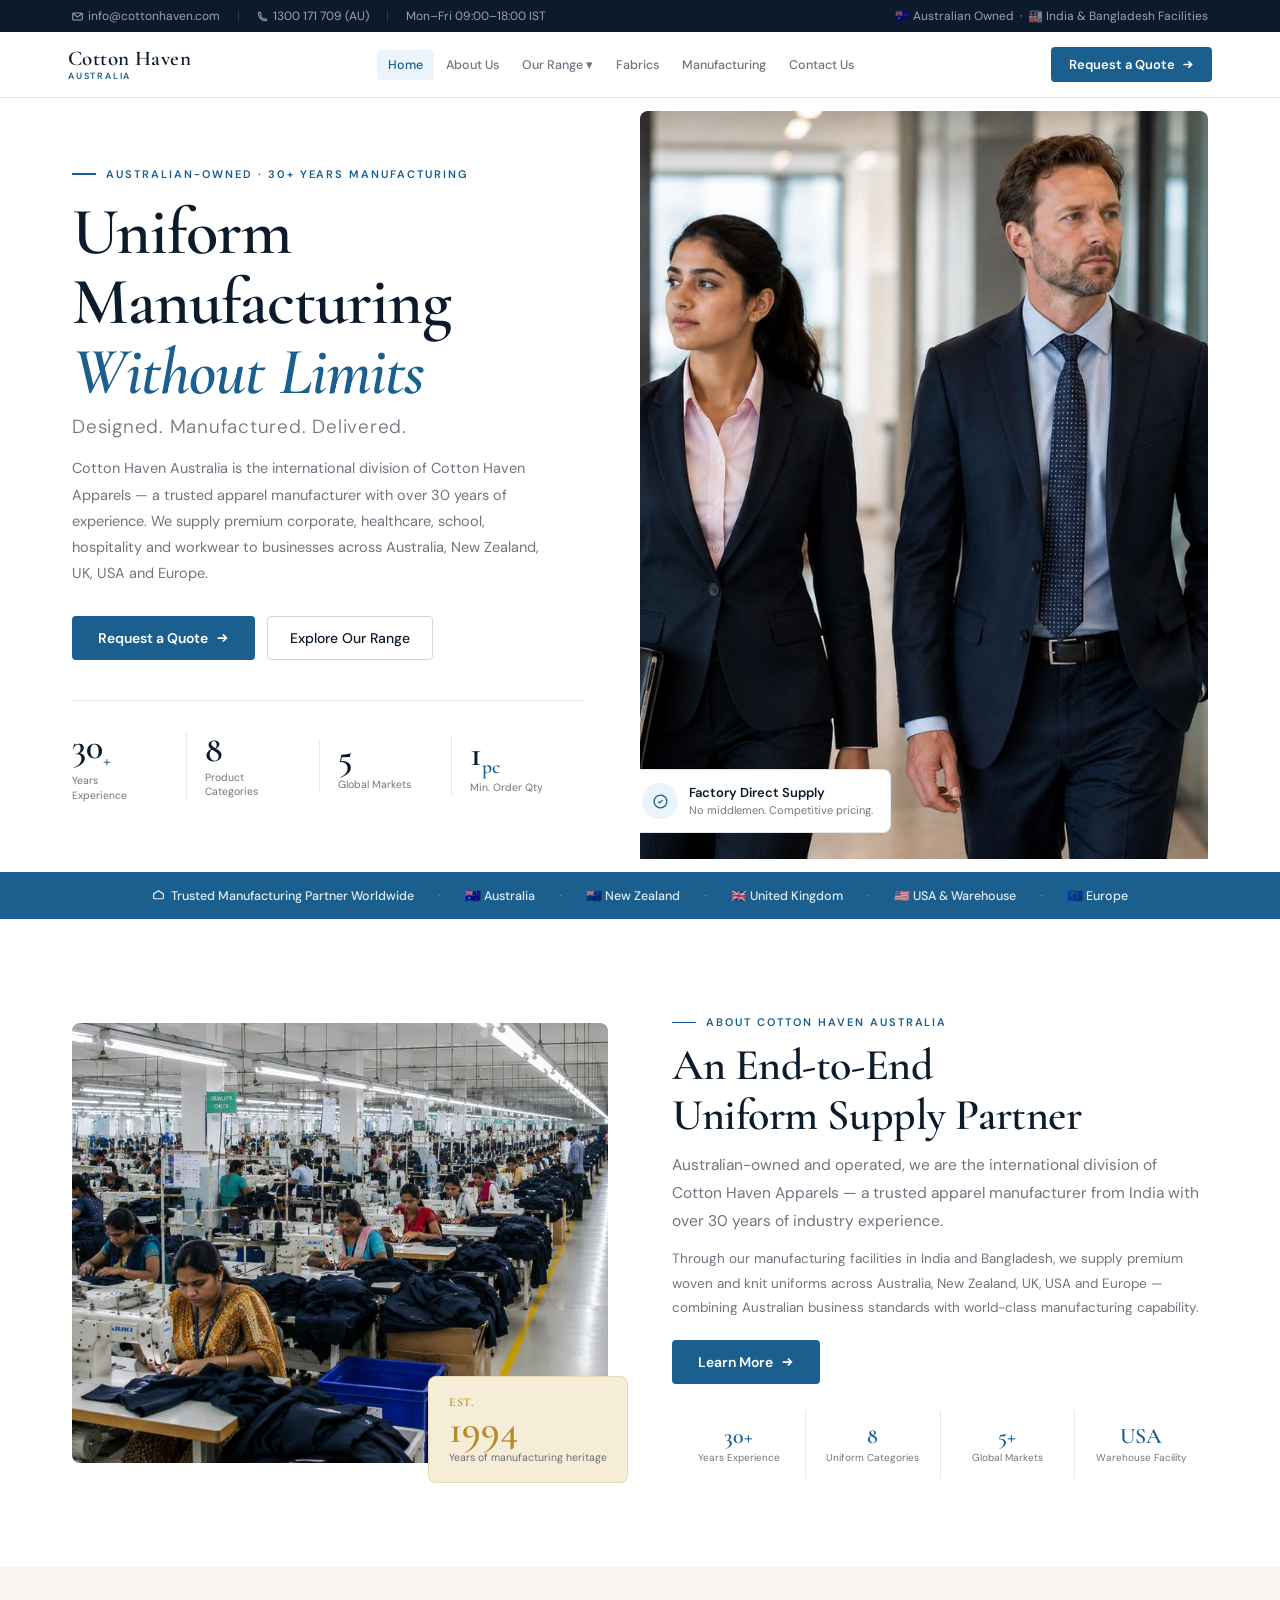
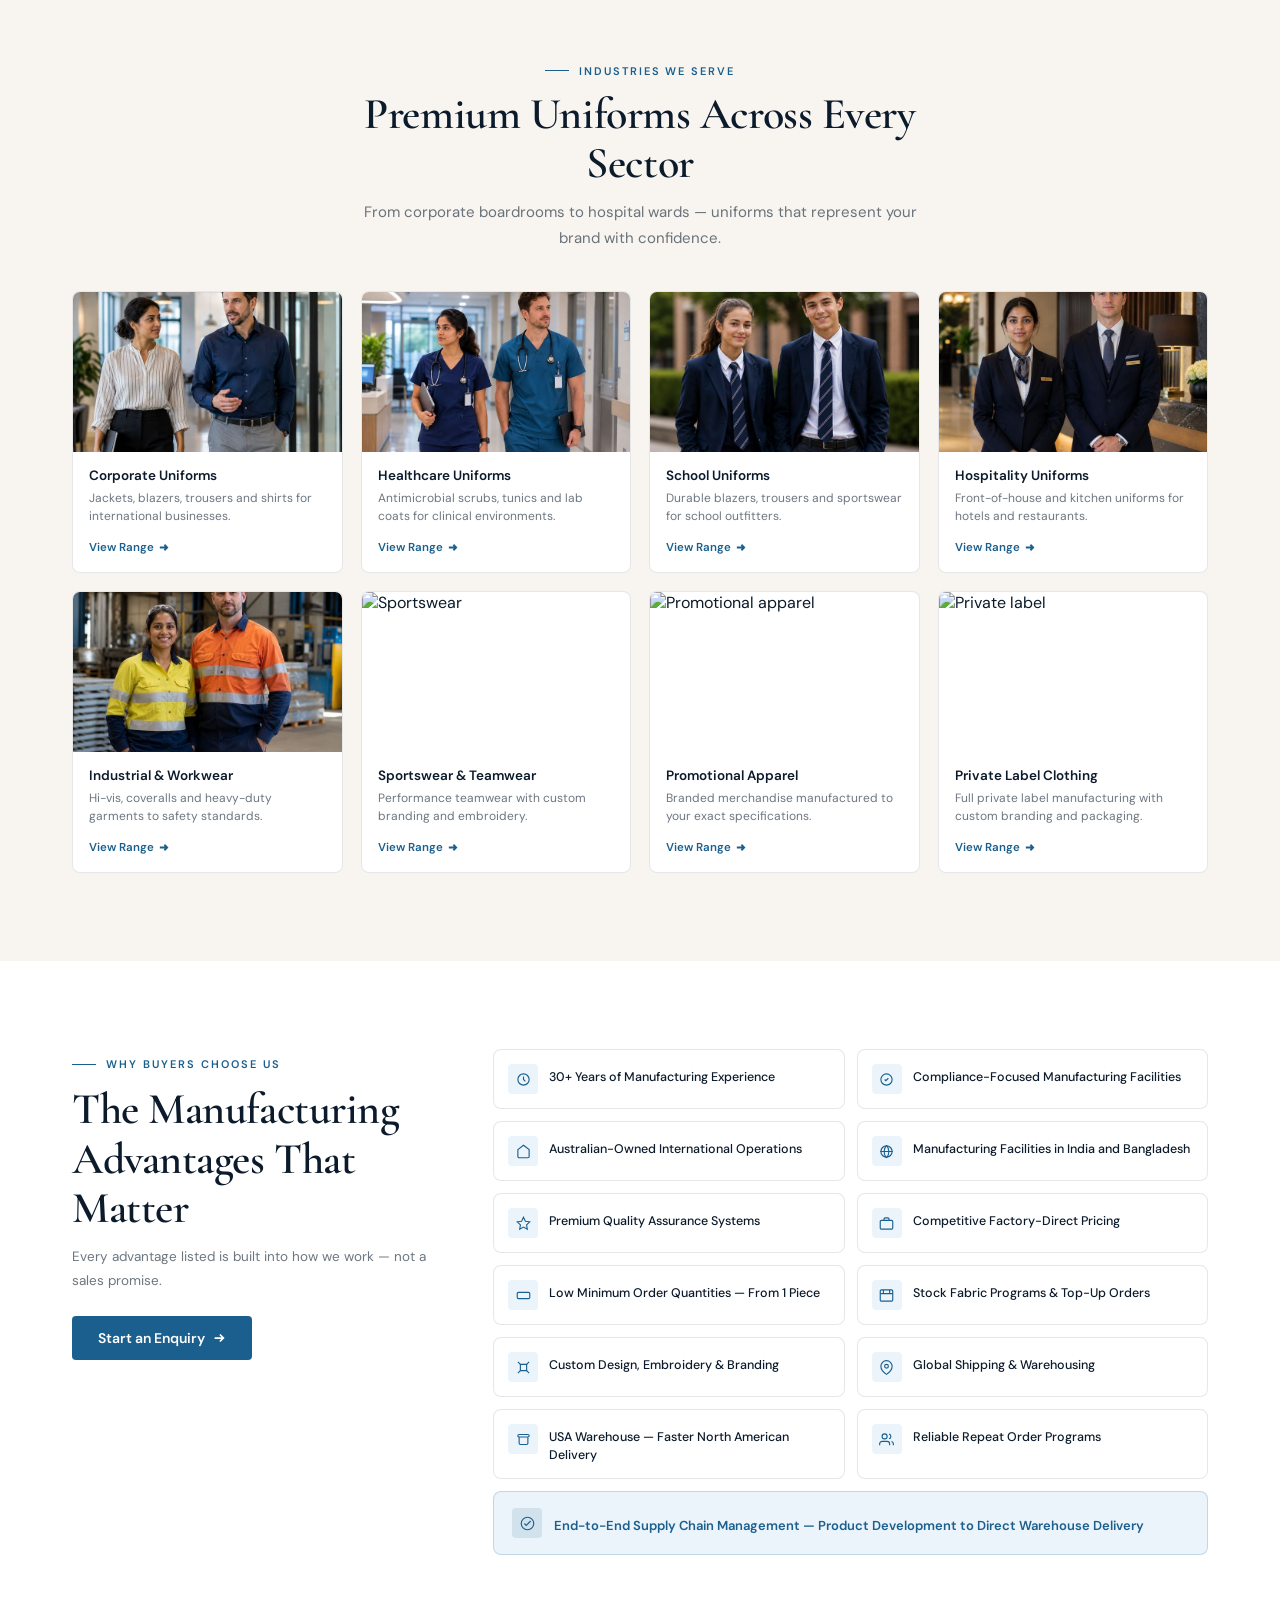
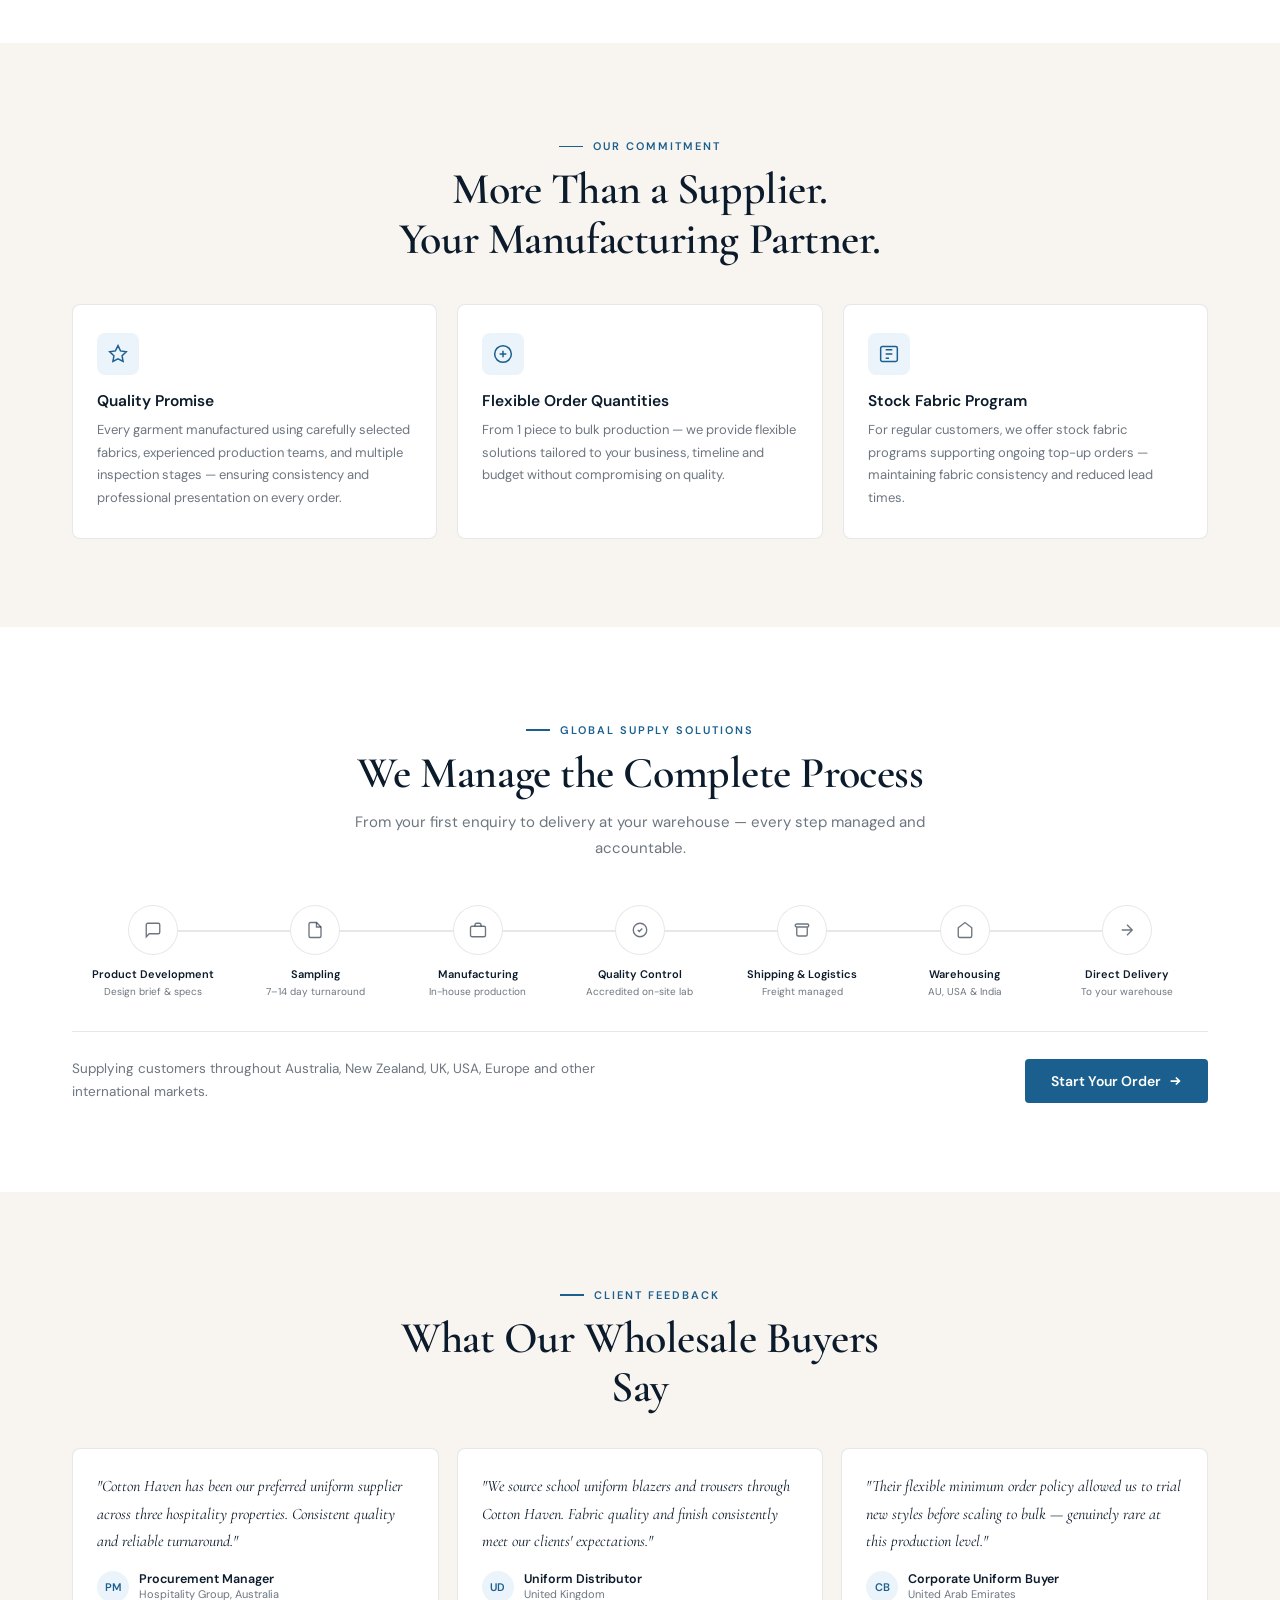
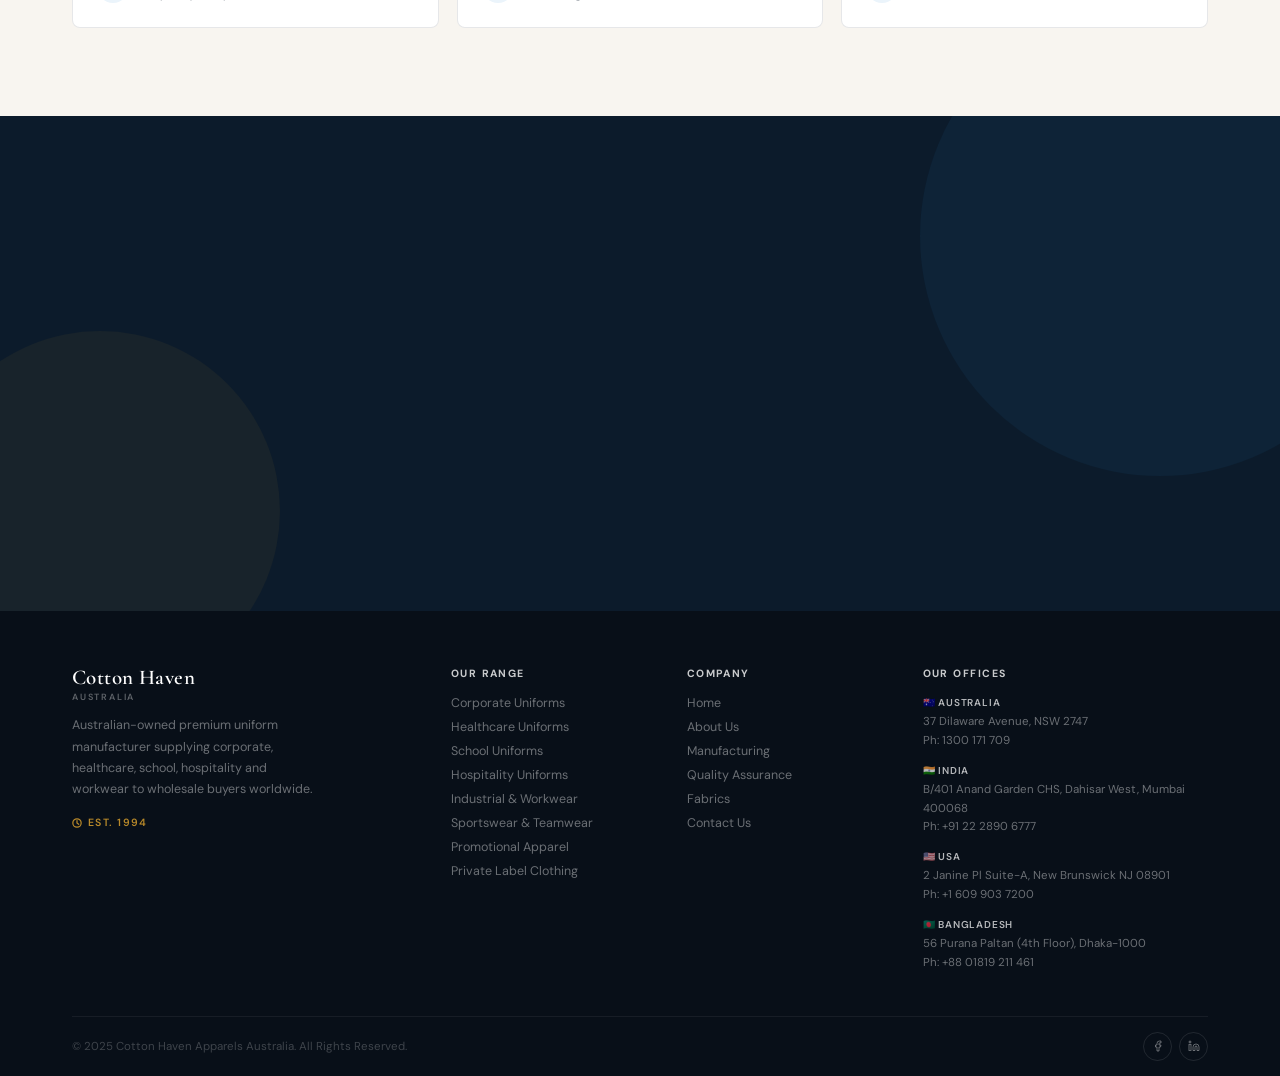
==== index.html @ d4a0de55 "Add landing page as index.html" ====
<!DOCTYPE html><html lang="en"><head><meta http-equiv="Content-Type" content="text/html; charset=UTF-8"><style>
@charset "utf-8";

:root { --ink: #0C1B2B; --ink-60: rgba(12,27,43,.6); --ink-30: rgba(12,27,43,.3); --ink-10: rgba(12,27,43,.07); --azure: #1A5F8E; --azure-d: #155a8c; --azure-xl: #EBF4FB; --gold: #B8892A; --gold-bg: #F5EDD8; --cream: #F8F5F0; --white: #FFFFFF; --border: rgba(12,27,43,.1); --border-s: rgba(12,27,43,.18); --r: 4px; --rlg: 8px; --ease: cubic-bezier(.25,.46,.45,.94); }

*, ::before, ::after { box-sizing: border-box; margin: 0px; padding: 0px; }

html { scroll-behavior: smooth; }

body { font-family: "DM Sans", sans-serif; color: var(--ink); background: var(--white); -webkit-font-smoothing: antialiased; overflow-x: hidden; }

img { max-width: 100%; display: block; }

a { text-decoration: none; color: inherit; }

ul { list-style: none; }

button { cursor: pointer; border-width: medium; border-style: none; border-color: currentcolor; border-image: initial; background: none; font-family: inherit; }

.page { display: none; }

.page.active { display: block; }

.serif { font-family: "Cormorant Garamond", serif; }

.container { width: 100%; max-width: 1200px; margin: 0px auto; padding: 0px 32px; }

.eyebrow { display: inline-flex; align-items: center; gap: 10px; font-size: 11px; font-weight: 600; letter-spacing: 0.18em; text-transform: uppercase; color: var(--azure); }

.eyebrow::before { content: ""; display: block; width: 24px; height: 1.5px; background: var(--azure); }

.section-title { font-family: "Cormorant Garamond", serif; font-size: clamp(28px, 3.5vw, 44px); font-weight: 600; line-height: 1.12; letter-spacing: -0.01em; color: var(--ink); margin-top: 12px; }

.section-sub { font-size: 15px; color: var(--ink-60); line-height: 1.7; margin-top: 12px; }

.section { padding: 88px 0px; }

.section-cream { background: var(--cream); }

.section + .section { padding-top: 0px; }

.section-cream + .section, .section + .section-cream { padding-top: 88px; }

.btn-primary { font-size: 14px; font-weight: 600; color: var(--white); background: var(--azure); padding: 13px 26px; border-radius: var(--r); transition: 0.2s; display: inline-flex; align-items: center; gap: 7px; border-width: medium; border-style: none; border-color: currentcolor; border-image: initial; cursor: pointer; }

.btn-primary:hover { background: var(--azure-d); transform: translateY(-1px); box-shadow: rgba(26, 95, 142, 0.28) 0px 6px 18px; }

.btn-primary svg { width: 14px; height: 14px; transition: transform 0.2s; }

.btn-primary:hover svg { transform: translateX(3px); }

.btn-secondary { font-size: 14px; font-weight: 500; color: var(--ink); padding: 12px 22px; border-radius: var(--r); border: 1.5px solid var(--border-s); transition: 0.2s; display: inline-flex; align-items: center; gap: 7px; }

.btn-secondary:hover { border-color: var(--azure); color: var(--azure); }

.btn-white { font-size: 14px; font-weight: 600; background: var(--white); color: var(--azure); padding: 13px 26px; border-radius: var(--r); transition: 0.2s; display: inline-flex; align-items: center; gap: 7px; }

.btn-white:hover { background: rgb(240, 247, 255); transform: translateY(-1px); }

.btn-white svg { width: 14px; height: 14px; transition: transform 0.2s; }

.btn-white:hover svg { transform: translateX(3px); }

.btn-ol-white { font-size: 14px; font-weight: 500; color: rgba(255, 255, 255, 0.8); padding: 12px 22px; border-radius: var(--r); border: 1px solid rgba(255, 255, 255, 0.25); transition: 0.2s; display: inline-flex; align-items: center; gap: 7px; }

.btn-ol-white:hover { border-color: rgba(255, 255, 255, 0.5); color: rgb(255, 255, 255); }

.topbar { background: var(--ink); padding: 8px 0px; font-size: 12px; color: rgba(255, 255, 255, 0.6); }

.tb-inner { display: flex; justify-content: space-between; align-items: center; flex-wrap: wrap; gap: 8px; }

.tb-left, .tb-right { display: flex; align-items: center; gap: 18px; flex-wrap: wrap; }

.tb-item { display: flex; align-items: center; gap: 5px; }

.tb-item a { color: rgba(255, 255, 255, 0.6); transition: color 0.2s; }

.tb-item a:hover { color: rgb(255, 255, 255); }

.tb-sep { width: 1px; height: 10px; background: rgba(255, 255, 255, 0.15); }

.site-header { position: sticky; top: 0px; z-index: 100; background: rgba(255, 255, 255, 0.97); backdrop-filter: blur(12px); border-bottom: 1px solid var(--border); }

.hdr-inner { display: flex; align-items: center; justify-content: space-between; padding: 15px 28px; max-width: 1200px; margin: 0px auto; gap: 20px; }

.logo { flex-shrink: 0; display: flex; flex-direction: column; gap: 1px; cursor: pointer; }

.logo-name { font-family: "Cormorant Garamond", serif; font-size: 21px; font-weight: 600; color: var(--ink); line-height: 1; letter-spacing: 0.02em; }

.logo-sub { font-size: 9px; font-weight: 600; letter-spacing: 0.2em; text-transform: uppercase; color: var(--azure); }

.main-nav { display: flex; align-items: center; gap: 1px; flex: 1 1 0%; justify-content: center; position: relative; }

.nav-link { font-size: 12.5px; font-weight: 500; color: var(--ink-60); padding: 7px 11px; border-radius: var(--r); transition: 0.2s; white-space: nowrap; cursor: pointer; background: none; border-width: medium; border-style: none; border-color: currentcolor; border-image: initial; font-family: inherit; }

.nav-link:hover, .nav-link.active { color: var(--azure); background: var(--azure-xl); }

.nav-item { position: relative; }

.nav-dropdown { position: absolute; top: 100%; left: 0px; background: var(--white); border: 1px solid var(--border); border-radius: var(--rlg); box-shadow: rgba(12, 27, 43, 0.12) 0px 12px 32px; padding: 8px; min-width: 220px; opacity: 0; visibility: hidden; transform: translateY(6px); transition: 0.2s; z-index: 50; }

.nav-item:hover .nav-dropdown { opacity: 1; visibility: visible; transform: translateY(4px); }

.nav-dropdown button { display: block; width: 100%; text-align: left; padding: 9px 12px; font-size: 13px; color: var(--ink-60); border-radius: var(--r); transition: 0.15s; }

.nav-dropdown button:hover { background: var(--azure-xl); color: var(--azure); }

.hdr-right { display: flex; align-items: center; gap: 10px; flex-shrink: 0; }

.btn-cta { font-size: 13px; font-weight: 600; color: var(--white); background: var(--azure); padding: 9px 18px; border-radius: var(--r); transition: 0.2s; display: inline-flex; align-items: center; gap: 6px; border-width: medium; border-style: none; border-color: currentcolor; border-image: initial; cursor: pointer; white-space: nowrap; }

.btn-cta:hover { background: var(--azure-d); transform: translateY(-1px); box-shadow: rgba(26, 95, 142, 0.28) 0px 6px 18px; }

.btn-cta svg { width: 13px; height: 13px; transition: transform 0.2s; }

.btn-cta:hover svg { transform: translateX(3px); }

.mob-menu-btn { display: none; flex-direction: column; gap: 5px; padding: 8px; cursor: pointer; }

.mob-menu-btn span { display: block; width: 22px; height: 1.5px; background: var(--ink); transition: 0.3s; }

.mob-nav { display: none; flex-direction: column; background: var(--white); border-top: 1px solid var(--border); padding: 12px 20px 20px; max-height: 75vh; overflow-y: auto; }

.mob-nav .nav-link { display: block; padding: 10px 14px; font-size: 15px; }

.mob-nav .mob-group-label { font-size: 10.5px; font-weight: 700; letter-spacing: 0.1em; text-transform: uppercase; color: var(--ink-30); padding: 14px 14px 4px; }

.mob-nav.open { display: flex; }

.page-banner { position: relative; height: 300px; overflow: hidden; display: flex; align-items: flex-end; padding-bottom: 40px; }

.page-banner-img { position: absolute; inset: 0px; width: 100%; height: 100%; object-fit: cover; object-position: center center; }

.page-banner-overlay { position: absolute; inset: 0px; background: linear-gradient(to top, rgba(12, 27, 43, 0.85) 0%, rgba(12, 27, 43, 0.4) 60%, rgba(12, 27, 43, 0.2) 100%); }

.page-banner-content { position: relative; z-index: 1; padding: 0px 32px; max-width: 1200px; margin: 0px auto; width: 100%; }

.page-banner-title { font-family: "Cormorant Garamond", serif; font-size: clamp(36px, 4.5vw, 58px); font-weight: 600; color: var(--white); line-height: 1.1; margin-bottom: 10px; }

.breadcrumb { display: flex; align-items: center; gap: 8px; font-size: 13px; color: rgba(255, 255, 255, 0.55); }

.breadcrumb button { color: rgba(255, 255, 255, 0.55); transition: color 0.2s; background: none; border-width: medium; border-style: none; border-color: currentcolor; border-image: initial; font-family: inherit; font-size: 13px; cursor: pointer; }

.breadcrumb button:hover { color: rgb(255, 255, 255); }

.breadcrumb span { color: rgba(255, 255, 255, 0.35); }

.market-strip { background: var(--azure); padding: 13px 0px; }

.mkt-inner { display: flex; align-items: center; justify-content: center; gap: 24px; flex-wrap: wrap; }

.mkt-item { display: flex; align-items: center; gap: 6px; font-size: 12.5px; font-weight: 500; color: rgba(255, 255, 255, 0.88); white-space: nowrap; }

.mkt-sep { color: rgba(255, 255, 255, 0.25); font-size: 16px; }

.hero { min-height: 86vh; display: flex; align-items: center; position: relative; overflow: hidden; background: var(--white); padding-top: 0px; }

.hero-grid { display: grid; grid-template-columns: 1fr 1fr; min-height: 80vh; max-width: 1200px; margin: 0px auto; padding: 0px 32px; width: 100%; }

.hero-left { display: flex; flex-direction: column; justify-content: center; padding: 56px 56px 56px 0px; }

.hero-right { position: relative; background: var(--cream); border-radius: var(--rlg) var(--rlg) 0 0; overflow: hidden; min-height: 540px; }

.hero-right img { position: absolute; inset: 0px; width: 100%; height: 100%; object-fit: cover; object-position: center top; }

.hero-eyebrow { display: inline-flex; align-items: center; gap: 10px; font-size: 11px; font-weight: 600; letter-spacing: 0.18em; text-transform: uppercase; color: var(--azure); margin-bottom: 16px; }

.hero-eyebrow::before { content: ""; display: block; width: 24px; height: 1.5px; background: var(--azure); }

.hero-hl { font-family: "Cormorant Garamond", serif; font-size: clamp(42px, 5.2vw, 68px); font-weight: 600; line-height: 1.05; letter-spacing: -0.015em; color: var(--ink); margin-bottom: 8px; }

.hero-hl em { font-style: italic; color: var(--azure); }

.hero-sub { font-size: clamp(16px, 1.7vw, 19px); font-weight: 300; color: var(--ink-60); letter-spacing: 0.04em; margin-bottom: 16px; }

.hero-body { font-size: 14.5px; color: var(--ink-60); line-height: 1.8; max-width: 480px; margin-bottom: 30px; }

.hero-actions { display: flex; align-items: center; gap: 12px; flex-wrap: wrap; }

.hero-metrics { display: flex; align-items: center; gap: 0px; margin-top: 40px; padding-top: 28px; border-top: 1px solid var(--border); flex-wrap: wrap; }

.metric { flex: 1 1 0%; min-width: 80px; padding: 0px 18px 0px 0px; }

.metric:first-child { padding-left: 0px; }

.metric + .metric { border-left: 1px solid var(--border); padding-left: 18px; }

.metric-num { font-family: "Cormorant Garamond", serif; font-size: clamp(24px, 2.8vw, 36px); font-weight: 600; color: var(--ink); line-height: 1; }

.metric-num sub { font-size: 0.55em; color: var(--azure); font-style: normal; }

.metric-label { font-size: 10.5px; color: var(--ink-60); margin-top: 3px; line-height: 1.4; max-width: 74px; }

.hero-badge { position: absolute; bottom: 26px; left: -16px; background: var(--white); border-radius: var(--rlg); padding: 13px 17px; border: 1px solid var(--border); box-shadow: rgba(12, 27, 43, 0.1) 0px 8px 28px; display: flex; align-items: center; gap: 11px; min-width: 208px; }

.badge-dot { width: 36px; height: 36px; border-radius: 50%; background: var(--azure-xl); flex-shrink: 0; display: flex; align-items: center; justify-content: center; }

.badge-dot svg { width: 17px; height: 17px; color: var(--azure); }

.badge-title { font-size: 13px; font-weight: 600; color: var(--ink); line-height: 1.2; }

.badge-sub { font-size: 11px; color: var(--ink-60); margin-top: 2px; }

.about-grid { display: grid; grid-template-columns: 1fr 1fr; gap: 64px; align-items: center; }

.about-visual { position: relative; }

.about-img { border-radius: var(--rlg); overflow: hidden; height: 440px; }

.about-img img { width: 100%; height: 100%; object-fit: cover; }

.about-accent { position: absolute; bottom: -20px; right: -20px; background: var(--gold-bg); border-radius: var(--rlg); padding: 18px 20px; border: 1px solid rgba(184, 137, 42, 0.2); font-family: "Cormorant Garamond", serif; z-index: 2; }

.accent-est { font-size: 12px; font-weight: 600; color: var(--gold); letter-spacing: 0.06em; text-transform: uppercase; }

.accent-num { font-size: 40px; font-weight: 600; color: var(--gold); line-height: 1; }

.accent-label { font-size: 10.5px; color: var(--ink-60); font-family: "DM Sans", sans-serif; margin-top: 2px; }

.about-stats { display: grid; grid-template-columns: repeat(4, 1fr); gap: 1px; background: var(--border); border-radius: var(--rlg); overflow: hidden; margin-top: 26px; }

.astat { background: var(--white); padding: 15px 10px; text-align: center; }

.astat-num { font-family: "Cormorant Garamond", serif; font-size: 22px; font-weight: 600; color: var(--azure); line-height: 1; }

.astat-label { font-size: 10px; color: var(--ink-60); margin-top: 4px; line-height: 1.3; }

.ind-header { text-align: center; max-width: 580px; margin: 0px auto 40px; }

.industries-grid { display: grid; grid-template-columns: repeat(4, 1fr); gap: 18px; }

.ind-card { border-radius: var(--rlg); overflow: hidden; border: 1px solid var(--border); background: var(--white); transition: all .3s var(--ease); cursor: pointer; }

.ind-card:hover { transform: translateY(-5px); box-shadow: rgba(12, 27, 43, 0.1) 0px 16px 40px; border-color: rgba(26, 95, 142, 0.3); }

.ind-img { height: 160px; overflow: hidden; position: relative; }

.ind-img img { width: 100%; height: 100%; object-fit: cover; transition: transform .5s var(--ease); }

.ind-card:hover .ind-img img { transform: scale(1.06); }

.ind-body { padding: 15px 16px 16px; }

.ind-name { font-size: 13.5px; font-weight: 600; color: var(--ink); margin-bottom: 5px; }

.ind-desc { font-size: 12px; color: var(--ink-60); line-height: 1.5; margin-bottom: 10px; }

.ind-link { font-size: 11.5px; font-weight: 600; color: var(--azure); display: inline-flex; align-items: center; gap: 4px; transition: gap 0.2s; cursor: pointer; background: none; border-width: medium; border-style: none; border-color: currentcolor; border-image: initial; font-family: inherit; padding: 0px; }

.ind-card:hover .ind-link { gap: 8px; }

.ind-link svg { width: 11px; height: 11px; }

.why-layout { display: grid; grid-template-columns: 1fr 2fr; gap: 64px; align-items: start; }

.why-sticky { position: sticky; top: 100px; }

.why-grid { display: grid; grid-template-columns: 1fr 1fr; gap: 12px; }

.why-item { display: flex; align-items: flex-start; gap: 11px; padding: 14px; border-radius: var(--rlg); border: 1px solid var(--border); background: var(--white); transition: 0.2s; }

.why-item:hover { border-color: rgba(26, 95, 142, 0.25); background: var(--azure-xl); }

.why-icon { width: 30px; height: 30px; border-radius: var(--r); flex-shrink: 0; background: var(--azure-xl); display: flex; align-items: center; justify-content: center; }

.why-icon svg { width: 15px; height: 15px; color: var(--azure); }

.why-text { font-size: 12.5px; font-weight: 500; color: var(--ink); line-height: 1.4; padding-top: 5px; }

.why-featured { grid-column: 1 / -1; display: flex; align-items: center; gap: 12px; padding: 16px 18px; border-radius: var(--rlg); border: 1px solid rgba(26, 95, 142, 0.2); background: var(--azure-xl); }

.why-featured .why-icon { background: rgba(26, 95, 142, 0.12); }

.why-featured .why-text { color: var(--azure); font-weight: 600; font-size: 13px; }

.features-grid { display: grid; grid-template-columns: repeat(3, 1fr); gap: 20px; }

.feat-card { padding: 28px 24px; border-radius: var(--rlg); border: 1px solid var(--border); background: var(--white); transition: all .3s var(--ease); position: relative; overflow: hidden; }

.feat-card::after { content: ""; position: absolute; bottom: 0px; left: 0px; right: 0px; height: 3px; background: var(--azure); transform: scaleX(0); transform-origin: left center; transition: transform .3s var(--ease); }

.feat-card:hover { transform: translateY(-3px); box-shadow: rgba(12, 27, 43, 0.07) 0px 12px 30px; }

.feat-card:hover::after { transform: scaleX(1); }

.feat-icon { width: 42px; height: 42px; border-radius: var(--rlg); background: var(--azure-xl); margin-bottom: 16px; display: flex; align-items: center; justify-content: center; }

.feat-icon svg { width: 20px; height: 20px; color: var(--azure); }

.feat-title { font-size: 15.5px; font-weight: 600; color: var(--ink); margin-bottom: 8px; }

.feat-body { font-size: 13px; color: var(--ink-60); line-height: 1.75; }

.process-grid { display: grid; grid-template-columns: repeat(7, 1fr); gap: 0px; margin-top: 44px; position: relative; }

.process-grid::before { content: ""; position: absolute; top: 25px; left: calc(7.14286%); right: calc(7.14286%); height: 1.5px; background: var(--border); z-index: 0; }

.proc-step { display: flex; flex-direction: column; align-items: center; text-align: center; padding: 0px 5px; position: relative; z-index: 1; }

.proc-dot { width: 50px; height: 50px; border-radius: 50%; background: var(--white); border: 1.5px solid var(--border); display: flex; align-items: center; justify-content: center; margin-bottom: 12px; transition: 0.25s; }

.proc-dot svg { width: 18px; height: 18px; color: var(--ink-60); transition: color 0.25s; }

.proc-step:hover .proc-dot { border-color: var(--azure); background: var(--azure-xl); }

.proc-step:hover .proc-dot svg { color: var(--azure); }

.proc-title { font-size: 11px; font-weight: 600; color: var(--ink); line-height: 1.3; margin-bottom: 3px; }

.proc-desc { font-size: 10px; color: var(--ink-60); line-height: 1.4; }

.proc-footer { display: flex; align-items: center; justify-content: space-between; margin-top: 32px; padding-top: 26px; border-top: 1px solid var(--border); flex-wrap: wrap; gap: 14px; }

.proc-note { font-size: 13.5px; color: var(--ink-60); max-width: 540px; line-height: 1.7; }

.testi-grid { display: grid; grid-template-columns: repeat(3, 1fr); gap: 18px; margin-top: 36px; }

.testi-card { padding: 24px; border-radius: var(--rlg); border: 1px solid var(--border); background: var(--white); transition: border-color 0.2s; }

.testi-card:hover { border-color: rgba(26, 95, 142, 0.2); }

.testi-quote { font-family: "Cormorant Garamond", serif; font-style: italic; font-size: 16px; color: var(--ink); line-height: 1.7; margin-bottom: 16px; }

.testi-author { display: flex; align-items: center; gap: 10px; }

.testi-av { width: 32px; height: 32px; border-radius: 50%; background: var(--azure-xl); display: flex; align-items: center; justify-content: center; flex-shrink: 0; font-size: 11px; font-weight: 600; color: var(--azure); }

.testi-name { font-size: 12.5px; font-weight: 600; color: var(--ink); line-height: 1.2; }

.testi-role { font-size: 11px; color: var(--ink-60); }

.cta-band { background: var(--ink); padding: 72px 0px; position: relative; overflow: hidden; }

.cta-band::before { content: ""; position: absolute; top: -120px; right: -120px; width: 480px; height: 480px; border-radius: 50%; background: rgba(26, 95, 142, 0.12); pointer-events: none; }

.cta-band::after { content: ""; position: absolute; bottom: -80px; left: -80px; width: 360px; height: 360px; border-radius: 50%; background: rgba(184, 137, 42, 0.07); pointer-events: none; }

.cta-inner { position: relative; z-index: 1; text-align: center; max-width: 660px; margin: 0px auto; }

.cta-label { display: inline-block; font-size: 11px; font-weight: 600; letter-spacing: 0.18em; text-transform: uppercase; color: var(--gold); margin-bottom: 14px; }

.cta-title { font-family: "Cormorant Garamond", serif; font-size: clamp(30px, 4vw, 50px); font-weight: 600; color: var(--white); line-height: 1.08; margin-bottom: 12px; letter-spacing: -0.01em; }

.cta-body { font-size: 15px; color: rgba(255, 255, 255, 0.58); line-height: 1.75; margin-bottom: 30px; }

.cta-actions { display: flex; align-items: center; justify-content: center; gap: 12px; flex-wrap: wrap; }

.cta-flags { display: flex; align-items: center; justify-content: center; gap: 14px; margin-top: 26px; padding-top: 24px; border-top: 1px solid rgba(255, 255, 255, 0.08); flex-wrap: wrap; }

.flag-item { font-size: 11.5px; color: rgba(255, 255, 255, 0.4); display: flex; align-items: center; gap: 4px; }

.form-layout { display: grid; grid-template-columns: 1fr 1.15fr; gap: 56px; align-items: start; }

.form-info p { font-size: 14px; color: var(--ink-60); line-height: 1.8; margin-bottom: 24px; }

.contact-list { display: flex; flex-direction: column; gap: 10px; }

.contact-row { display: flex; align-items: center; gap: 10px; font-size: 13px; color: var(--ink-60); }

.contact-row svg { width: 16px; height: 16px; color: var(--azure); flex-shrink: 0; }

.contact-row a { color: var(--azure); font-weight: 500; }

.enquiry-card { background: var(--white); border-radius: 12px; padding: 32px 28px; border: 1px solid var(--border); box-shadow: rgba(12, 27, 43, 0.06) 0px 4px 28px; }

.form-card-title { font-size: 17px; font-weight: 600; color: var(--ink); margin-bottom: 22px; }

.fr2 { display: grid; grid-template-columns: 1fr 1fr; gap: 13px; margin-bottom: 13px; }

.fg { display: flex; flex-direction: column; gap: 5px; margin-bottom: 13px; }

.fg:last-of-type { margin-bottom: 18px; }

label { font-size: 10.5px; font-weight: 600; letter-spacing: 0.07em; text-transform: uppercase; color: var(--ink); }

input, select, textarea { font-family: "DM Sans", sans-serif; font-size: 13.5px; color: var(--ink); background: var(--cream); border: 1.5px solid var(--border); border-radius: var(--r); padding: 10px 12px; width: 100%; outline: none; transition: border-color 0.2s, background 0.2s; appearance: none; }

input:focus, select:focus, textarea:focus { border-color: var(--azure); background: var(--white); box-shadow: rgba(26, 95, 142, 0.1) 0px 0px 0px 3px; }

input::placeholder, textarea::placeholder { color: var(--ink-30); font-size: 13px; }

textarea { resize: vertical; min-height: 96px; }

select { cursor: pointer; background-image: url("data:image/svg+xml,%3Csvg xmlns='http://www.w3.org/2000/svg' width='11' height='7'%3E%3Cpath d='M1 1l4.5 4.5L10 1' stroke='%230C1B2B' stroke-width='1.5' stroke-opacity='.4' fill='none' stroke-linecap='round'/%3E%3C/svg%3E"); background-repeat: no-repeat; background-position: right 12px center; padding-right: 32px; }

.form-submit .btn-primary { width: 100%; justify-content: center; padding: 13px; font-size: 14px; }

.offices-grid { display: grid; grid-template-columns: repeat(4, 1fr); gap: 18px; margin-top: 36px; }

.office-card { padding: 22px; border-radius: var(--rlg); border: 1px solid var(--border); background: var(--white); transition: 0.25s; }

.office-card:hover { border-color: rgba(26, 95, 142, 0.25); box-shadow: rgba(12, 27, 43, 0.07) 0px 8px 24px; }

.office-flag { font-size: 26px; margin-bottom: 9px; }

.office-country { font-size: 10.5px; font-weight: 700; letter-spacing: 0.12em; text-transform: uppercase; color: var(--azure); margin-bottom: 4px; }

.office-name { font-size: 13.5px; font-weight: 600; color: var(--ink); margin-bottom: 9px; line-height: 1.3; }

.office-detail { font-size: 12px; color: var(--ink-60); line-height: 1.75; }

.office-detail a { color: var(--azure); }

.map-box { height: 360px; border-radius: var(--rlg); overflow: hidden; background: var(--cream); border: 1px solid var(--border); display: flex; align-items: center; justify-content: center; flex-direction: column; gap: 10px; color: var(--ink-60); }

.map-box svg { width: 36px; height: 36px; opacity: 0.28; }

.map-box p { font-size: 12.5px; }

.values-grid { display: grid; grid-template-columns: repeat(3, 1fr); gap: 20px; margin-top: 36px; }

.value-card { padding: 26px 22px; border-radius: var(--rlg); background: var(--white); border: 1px solid var(--border); text-align: center; transition: 0.25s; }

.value-card:hover { transform: translateY(-3px); box-shadow: rgba(12, 27, 43, 0.07) 0px 10px 28px; border-color: rgba(26, 95, 142, 0.2); }

.value-icon { width: 48px; height: 48px; border-radius: 50%; background: var(--azure-xl); margin: 0px auto 14px; display: flex; align-items: center; justify-content: center; }

.value-icon svg { width: 22px; height: 22px; color: var(--azure); }

.value-title { font-size: 15px; font-weight: 600; color: var(--ink); margin-bottom: 7px; }

.value-body { font-size: 13px; color: var(--ink-60); line-height: 1.7; }

.capabilities-grid { display: grid; grid-template-columns: repeat(3, 1fr); gap: 18px; margin-top: 32px; }

.cap-item { display: flex; align-items: flex-start; gap: 12px; padding: 16px; border-radius: var(--rlg); border: 1px solid var(--border); background: var(--white); }

.cap-num { font-family: "Cormorant Garamond", serif; font-size: 26px; font-weight: 600; color: var(--azure); line-height: 1; flex-shrink: 0; width: 42px; }

.cap-info-title { font-size: 13.5px; font-weight: 600; color: var(--ink); margin-bottom: 4px; }

.cap-info-body { font-size: 12px; color: var(--ink-60); line-height: 1.6; }

.certifications { display: flex; flex-wrap: wrap; gap: 9px; margin-top: 22px; }

.cert-badge { display: inline-flex; align-items: center; gap: 6px; padding: 7px 12px; border-radius: var(--r); background: var(--azure-xl); border: 1px solid rgba(26, 95, 142, 0.18); font-size: 11.5px; font-weight: 600; color: var(--azure); }

.cert-badge svg { width: 13px; height: 13px; }

.qa-steps { display: flex; flex-direction: column; gap: 0px; margin-top: 32px; }

.qa-step { display: flex; gap: 20px; padding: 24px 0px; border-bottom: 1px solid var(--border); }

.qa-step:last-child { border-bottom-width: medium; border-bottom-style: none; border-bottom-color: currentcolor; }

.qa-step-num { font-family: "Cormorant Garamond", serif; font-size: 32px; font-weight: 600; flex-shrink: 0; width: 56px; -webkit-text-stroke: 1.5px var(--azure); color: transparent; }

.qa-step-content h4 { font-size: 16px; font-weight: 600; color: var(--ink); margin-bottom: 6px; }

.qa-step-content p { font-size: 13.5px; color: var(--ink-60); line-height: 1.7; }

.cat-intro { display: grid; grid-template-columns: 1fr 1fr; gap: 56px; align-items: center; }

.cat-intro-img { border-radius: var(--rlg); overflow: hidden; height: 400px; }

.cat-intro-img img { width: 100%; height: 100%; object-fit: cover; }

.cat-intro-title { font-family: "Cormorant Garamond", serif; font-size: clamp(26px, 3vw, 40px); font-weight: 600; line-height: 1.15; color: var(--ink); margin: 10px 0px 14px; }

.cat-intro-lead { font-size: 15.5px; color: var(--ink-60); line-height: 1.8; margin-bottom: 12px; }

.cat-intro-body { font-size: 13.5px; color: var(--ink-60); line-height: 1.8; margin-bottom: 18px; }

.cat-tags { display: flex; flex-wrap: wrap; gap: 8px; margin-bottom: 22px; }

.cat-tag { font-size: 11.5px; font-weight: 500; color: var(--azure); padding: 5px 12px; border-radius: 20px; background: var(--azure-xl); border: 1px solid rgba(26, 95, 142, 0.15); }

.products-header { display: flex; align-items: center; justify-content: space-between; margin-bottom: 26px; flex-wrap: wrap; gap: 12px; }

.products-header h2 { font-family: "Cormorant Garamond", serif; font-size: clamp(22px, 2.8vw, 32px); font-weight: 600; color: var(--ink); }

.products-grid { display: grid; grid-template-columns: repeat(3, 1fr); gap: 22px; }

.product-card { border-radius: var(--rlg); overflow: hidden; border: 1px solid var(--border); background: var(--white); transition: all .3s var(--ease); }

.product-card:hover { transform: translateY(-4px); box-shadow: rgba(12, 27, 43, 0.1) 0px 14px 36px; border-color: rgba(26, 95, 142, 0.25); }

.product-img { height: 220px; overflow: hidden; position: relative; background: var(--cream); }

.product-img img { width: 100%; height: 100%; object-fit: cover; transition: transform .5s var(--ease); }

.product-card:hover .product-img img { transform: scale(1.05); }

.product-badge { position: absolute; top: 11px; left: 11px; font-size: 10px; font-weight: 700; letter-spacing: 0.1em; text-transform: uppercase; color: var(--white); background: var(--azure); padding: 4px 9px; border-radius: 3px; }

.product-body { padding: 17px 18px 18px; }

.product-name { font-size: 14.5px; font-weight: 600; color: var(--ink); margin-bottom: 7px; line-height: 1.3; }

.product-desc { font-size: 12.5px; color: var(--ink-60); line-height: 1.6; margin-bottom: 14px; }

.product-fabrics { display: flex; flex-wrap: wrap; gap: 5px; margin-bottom: 15px; }

.fabric-chip { font-size: 10.5px; color: var(--ink-60); padding: 3px 8px; border-radius: 3px; background: var(--cream); border: 1px solid var(--border); }

.product-actions { display: flex; gap: 8px; }

.btn-enquire { flex: 1 1 0%; font-size: 12px; font-weight: 600; color: var(--white); background: var(--azure); padding: 9px 12px; border-radius: var(--r); border-width: medium; border-style: none; border-color: currentcolor; border-image: initial; cursor: pointer; transition: 0.2s; text-align: center; }

.btn-enquire:hover { background: var(--azure-d); }

.btn-sample { flex: 1 1 0%; font-size: 12px; font-weight: 500; color: var(--azure); padding: 9px 12px; border-radius: var(--r); border: 1.5px solid rgba(26, 95, 142, 0.3); cursor: pointer; transition: 0.2s; background: var(--white); }

.btn-sample:hover { background: var(--azure-xl); }

.fabrics-section { margin-top: 52px; }

.fabrics-title { font-family: "Cormorant Garamond", serif; font-size: clamp(22px, 2.6vw, 30px); font-weight: 600; color: var(--ink); margin: 10px 0px 24px; }

.fabrics-grid { display: grid; grid-template-columns: repeat(3, 1fr); gap: 14px; }

.fabric-card { padding: 16px 18px; border-radius: var(--rlg); border: 1px solid var(--border); background: var(--white); transition: 0.2s; }

.fabric-card:hover { border-color: rgba(26, 95, 142, 0.25); background: var(--azure-xl); }

.fabric-name { font-size: 13.5px; font-weight: 600; color: var(--ink); margin-bottom: 4px; }

.fabric-desc { font-size: 12px; color: var(--ink-60); line-height: 1.5; }

.cat-cta { background: var(--cream); border-radius: var(--rlg); padding: 36px 40px; display: flex; align-items: center; justify-content: space-between; gap: 20px; flex-wrap: wrap; margin-top: 52px; border: 1px solid var(--border); }

.cat-cta-text h3 { font-family: "Cormorant Garamond", serif; font-size: 24px; font-weight: 600; color: var(--ink); margin-bottom: 5px; }

.cat-cta-text p { font-size: 13.5px; color: var(--ink-60); line-height: 1.6; }

.cat-cta-actions { display: flex; gap: 10px; flex-wrap: wrap; flex-shrink: 0; }

.related-grid { display: grid; grid-template-columns: repeat(4, 1fr); gap: 14px; margin-top: 28px; }

.related-card { border-radius: var(--rlg); overflow: hidden; border: 1px solid var(--border); cursor: pointer; transition: 0.25s; }

.related-card:hover { transform: translateY(-3px); box-shadow: rgba(12, 27, 43, 0.09) 0px 10px 28px; border-color: rgba(26, 95, 142, 0.25); }

.related-img { height: 110px; overflow: hidden; }

.related-img img { width: 100%; height: 100%; object-fit: cover; transition: transform .4s var(--ease); }

.related-card:hover .related-img img { transform: scale(1.05); }

.related-name { font-size: 12.5px; font-weight: 600; color: var(--ink); padding: 11px 13px; background: var(--white); }

.site-footer { background: rgb(8, 15, 24); padding: 56px 0px 0px; }

.footer-grid { display: grid; grid-template-columns: 1.7fr 1fr 1fr 1.4fr; gap: 32px; padding-bottom: 44px; border-bottom: 1px solid rgba(255, 255, 255, 0.06); }

.footer-brand .logo-name { color: var(--white); font-size: 21px; margin-bottom: 3px; }

.footer-brand .logo-sub { color: rgba(255, 255, 255, 0.35); }

.footer-desc { font-size: 12.5px; color: rgba(255, 255, 255, 0.4); line-height: 1.7; margin-top: 12px; max-width: 250px; }

.footer-est { display: inline-flex; align-items: center; gap: 6px; font-size: 10.5px; font-weight: 600; letter-spacing: 0.12em; text-transform: uppercase; color: var(--gold); margin-top: 16px; }

.footer-col-title { font-size: 10.5px; font-weight: 700; letter-spacing: 0.14em; text-transform: uppercase; color: rgba(255, 255, 255, 0.78); margin-bottom: 15px; }

.footer-links { display: flex; flex-direction: column; gap: 8px; }

.footer-links a, .footer-links button { font-size: 12.5px; color: rgba(255, 255, 255, 0.4); transition: color 0.2s; background: none; border-width: medium; border-style: none; border-color: currentcolor; border-image: initial; font-family: inherit; text-align: left; cursor: pointer; padding: 0px; }

.footer-links a:hover, .footer-links button:hover { color: rgba(255, 255, 255, 0.85); }

.footer-offices { display: flex; flex-direction: column; gap: 13px; }

.office-blk { font-size: 11.5px; color: rgba(255, 255, 255, 0.4); line-height: 1.6; }

.office-blk strong { display: block; font-size: 10px; font-weight: 600; letter-spacing: 0.08em; text-transform: uppercase; color: rgba(255, 255, 255, 0.7); margin-bottom: 2px; }

.footer-bottom { padding: 15px 0px; display: flex; align-items: center; justify-content: space-between; flex-wrap: wrap; gap: 10px; }

.footer-copy { font-size: 11.5px; color: rgba(255, 255, 255, 0.22); }

.footer-socials { display: flex; gap: 7px; }

.social-btn { width: 29px; height: 29px; border-radius: 50%; border: 1px solid rgba(255, 255, 255, 0.1); display: flex; align-items: center; justify-content: center; transition: 0.2s; cursor: pointer; background: none; }

.social-btn:hover { border-color: rgba(255, 255, 255, 0.3); background: rgba(255, 255, 255, 0.05); }

.social-btn svg { width: 12px; height: 12px; color: rgba(255, 255, 255, 0.4); }

.reveal { opacity: 0; transform: translateY(20px); transition: opacity .65s var(--ease),transform .65s var(--ease); }

.reveal.visible { opacity: 1; transform: none; }

.rd1 { transition-delay: 0.1s; }

.rd2 { transition-delay: 0.2s; }

.rd3 { transition-delay: 0.3s; }

.rd4 { transition-delay: 0.4s; }

@media (max-width: 1100px) {
  .hero-hl { font-size: 46px; }
  .industries-grid, .related-grid { grid-template-columns: repeat(2, 1fr); }
  .why-layout { grid-template-columns: 1fr; }
  .why-sticky { position: static; }
  .process-grid { grid-template-columns: repeat(4, 1fr); gap: 18px; }
  .process-grid::before { display: none; }
  .footer-grid { grid-template-columns: 1fr 1fr; }
  .offices-grid { grid-template-columns: repeat(2, 1fr); }
  .products-grid { grid-template-columns: repeat(2, 1fr); }
  .fabrics-grid { grid-template-columns: repeat(2, 1fr); }
  .capabilities-grid { grid-template-columns: repeat(2, 1fr); }
  .main-nav { display: none; }
  .mob-menu-btn { display: flex; }
}

@media (max-width: 880px) {
  .hero-grid { grid-template-columns: 1fr; }
  .hero-right { display: none; }
  .hero-left { padding: 44px 0px 52px; }
  .about-grid, .cat-intro { grid-template-columns: 1fr; gap: 32px; }
  .about-accent { display: none; }
  .form-layout { grid-template-columns: 1fr; gap: 32px; }
  .fr2 { grid-template-columns: 1fr; }
  .features-grid, .values-grid { grid-template-columns: 1fr; }
  .testi-grid { grid-template-columns: 1fr; }
  .cat-cta { flex-direction: column; }
  .qa-step { flex-direction: column; gap: 10px; }
}

@media (max-width: 768px) {
  .container { padding: 0px 18px; }
  .hdr-inner { padding: 13px 18px; }
  .about-stats { grid-template-columns: repeat(2, 1fr); }
  .industries-grid { grid-template-columns: 1fr 1fr; }
  .why-grid { grid-template-columns: 1fr; }
  .process-grid { grid-template-columns: repeat(2, 1fr); }
  .footer-grid { grid-template-columns: 1fr; }
  .offices-grid { grid-template-columns: 1fr 1fr; }
  .products-grid { grid-template-columns: 1fr; }
  .fabrics-grid { grid-template-columns: 1fr; }
  .related-grid { grid-template-columns: repeat(2, 1fr); }
  .section { padding: 52px 0px; }
  .section-cream + .section, .section + .section-cream { padding-top: 52px; }
  .hero-metrics { gap: 12px; }
  .metric + .metric { padding-left: 12px; }
  .enquiry-card { padding: 20px 16px; }
  .page-banner { height: 220px; }
  .capabilities-grid { grid-template-columns: 1fr; }
}

@media (max-width: 480px) {
  .industries-grid { grid-template-columns: 1fr; }
  .hero-actions, .cta-actions { flex-direction: column; align-items: flex-start; }
  .cta-actions { align-items: center; }
  .hero-left { padding: 32px 0px 44px; }
  .offices-grid { grid-template-columns: 1fr; }
  .related-grid { grid-template-columns: 1fr; }
  .product-actions { flex-direction: column; }
}

@media (prefers-reduced-motion: reduce) {
  .reveal { opacity: 1; transform: none; transition: none; }
  * { transition-duration: 0.01ms !important; }
}
</style>

<meta name="viewport" content="width=device-width, initial-scale=1.0">
<title>Cotton Haven Australia — Uniform Manufacturing Without Limits</title>
<meta name="description" content="Cotton Haven Australia — Australian-owned premium uniform manufacturer. Corporate, healthcare, school, hospitality and workwear. Factory-direct supply to Australia, NZ, UK, USA and Europe.">
<link rel="preconnect" href="https://fonts.googleapis.com/">
<link href="https://fonts.googleapis.com/css2?family=Cormorant+Garamond:ital,wght@0,400;0,600;1,400;1,600&amp;family=DM+Sans:wght@300;400;500;600&amp;display=swap" rel="stylesheet">

</head>
<body>

<!-- ══ TOPBAR ══ -->
<div class="topbar">
  <div class="container">
    <div class="tb-inner">
      <div class="tb-left">
        <span class="tb-item"><svg width="11" height="11" viewBox="0 0 16 16" fill="none" stroke="currentColor" stroke-width="1.5"><path d="M2 4l6 5 6-5"></path><rect x="1" y="3" width="14" height="10" rx="1.5"></rect></svg><a href="mailto:info@cottonhaven.com">info@cottonhaven.com</a></span>
        <span class="tb-sep"></span>
        <span class="tb-item"><svg width="11" height="11" viewBox="0 0 16 16" fill="none" stroke="currentColor" stroke-width="1.5"><path d="M2 3.5A1.5 1.5 0 013.5 2h1.2a.5.5 0 01.48.36l.8 2.8a.5.5 0 01-.14.52l-1.1 1a8 8 0 004.58 4.58l1-.1a.5.5 0 01.52.14l2.8.8a.5.5 0 01.36.48v1.2A1.5 1.5 0 0112.5 14C6.7 14 2 9.3 2 3.5z"></path></svg><a href="tel:1300171709">1300 171 709 (AU)</a></span>
        <span class="tb-sep"></span>
        <span class="tb-item">Mon–Fri 09:00–18:00 IST</span>
      </div>
      <div class="tb-right"><span class="tb-item">🇦🇺 Australian Owned &nbsp;·&nbsp; 🏭 India &amp; Bangladesh Facilities</span></div>
    </div>
  </div>
</div>

<!-- ══ HEADER ══ -->
<header class="site-header">
  <div class="hdr-inner">
    <div class="logo" aria-label="Cotton Haven home">
      <span class="logo-name">Cotton Haven</span>
      <span class="logo-sub">Australia</span>
    </div>
    <nav class="main-nav" aria-label="Primary navigation">
      <button class="nav-link active" id="nav-home">Home</button>
      <button class="nav-link" id="nav-about">About Us</button>

      <div class="nav-item">
        <button class="nav-link" id="nav-range">Our Range ▾</button>
        <div class="nav-dropdown">
          <button>Corporate Uniforms</button>
          <button>Healthcare Uniforms</button>
          <button>School Uniforms</button>
          <button>Hospitality Uniforms</button>
          <button>Industrial &amp; Workwear</button>
          <button>Sportswear &amp; Teamwear</button>
          <button>Promotional Apparel</button>
          <button>Private Label Clothing</button>
        </div>
      </div>

      <button class="nav-link" id="nav-fabrics">Fabrics</button>
      <button class="nav-link" id="nav-manufacturing">Manufacturing</button>
      <button class="nav-link" id="nav-contact">Contact Us</button>
    </nav>
    <div class="hdr-right">
      <button class="btn-cta">Request a Quote <svg viewBox="0 0 16 16" fill="none" stroke="currentColor" stroke-width="2"><path d="M3 8h10M9 4l4 4-4 4"></path></svg></button>
      <div class="mob-menu-btn" aria-label="Menu"><span></span><span></span><span></span></div>
    </div>
  </div>
  <nav class="mob-nav" id="mob-nav">
    <button class="nav-link">Home</button>
    <button class="nav-link">About Us</button>
    <div class="mob-group-label">Our Range</div>
    <button class="nav-link">Corporate Uniforms</button>
    <button class="nav-link">Healthcare Uniforms</button>
    <button class="nav-link">School Uniforms</button>
    <button class="nav-link">Hospitality Uniforms</button>
    <button class="nav-link">Industrial &amp; Workwear</button>
    <button class="nav-link">Sportswear &amp; Teamwear</button>
    <button class="nav-link">Promotional Apparel</button>
    <button class="nav-link">Private Label Clothing</button>
    <div class="mob-group-label">Company</div>
    <button class="nav-link">Fabrics</button>
    <button class="nav-link">Manufacturing</button>
    <button class="nav-link">Quality Assurance</button>
    <button class="nav-link">Contact Us</button>
    <button class="btn-primary" style="margin-top:10px;justify-content:center">Request a Quote</button>
  </nav>
</header>

<div class="page active" id="page-home">
<section class="hero" aria-label="Homepage hero">
  <div class="hero-grid">
    <div class="hero-left">
      <span class="hero-eyebrow">Australian-Owned · 30+ Years Manufacturing</span>
      <h1 class="hero-hl reveal visible">Uniform Manufacturing<br><em>Without Limits</em></h1>
      <p class="hero-sub reveal rd1 visible">Designed. Manufactured. Delivered.</p>
      <p class="hero-body reveal rd2 visible">Cotton Haven Australia is the international division of Cotton Haven Apparels — a trusted apparel manufacturer with over 30 years of experience. We supply premium corporate, healthcare, school, hospitality and workwear to businesses across Australia, New Zealand, UK, USA and Europe.</p>
      <div class="hero-actions reveal rd2 visible">
        <button class="btn-primary">Request a Quote <svg viewBox="0 0 16 16" fill="none" stroke="currentColor" stroke-width="2"><path d="M3 8h10M9 4l4 4-4 4"></path></svg></button>
        <button class="btn-secondary">Explore Our Range</button>
      </div>
      <div class="hero-metrics reveal rd3 visible">
        <div class="metric"><div class="metric-num">30<sub>+</sub></div><div class="metric-label">Years Experience</div></div>
        <div class="metric"><div class="metric-num">8</div><div class="metric-label">Product Categories</div></div>
        <div class="metric"><div class="metric-num">5</div><div class="metric-label">Global Markets</div></div>
        <div class="metric"><div class="metric-num">1<sub>pc</sub></div><div class="metric-label">Min. Order Qty</div></div>
      </div>
    </div>
    <div class="hero-right">
      <img src="[data-uri]" alt="Cotton Haven corporate uniform professionals">
      <div class="hero-badge">
        <div class="badge-dot"><svg viewBox="0 0 24 24" fill="none" stroke="currentColor" stroke-width="1.8"><path d="M9 12l2 2 4-4m6 2a9 9 0 11-18 0 9 9 0 0118 0z"></path></svg></div>
        <div><div class="badge-title">Factory Direct Supply</div><div class="badge-sub">No middlemen. Competitive pricing.</div></div>
      </div>
    </div>
  </div>
</section>

<div class="market-strip"><div class="mkt-inner"><span class="mkt-item"><svg width="13" height="13" viewBox="0 0 16 16" fill="none" stroke="currentColor" stroke-width="1.5"><path d="M2 11V6l6-4 6 4v5a1 1 0 01-1 1H3a1 1 0 01-1-1z"></path></svg>Trusted Manufacturing Partner Worldwide</span><span class="mkt-sep">·</span><span class="mkt-item">🇦🇺 Australia</span><span class="mkt-sep">·</span><span class="mkt-item">🇳🇿 New Zealand</span><span class="mkt-sep">·</span><span class="mkt-item">🇬🇧 United Kingdom</span><span class="mkt-sep">·</span><span class="mkt-item">🇺🇸 USA &amp; Warehouse</span><span class="mkt-sep">·</span><span class="mkt-item">🇪🇺 Europe</span></div></div>

<section class="section">
  <div class="container">
    <div class="about-grid">
      <div class="about-visual reveal visible">
        <div class="about-img"><img src="[data-uri]" alt="Cotton Haven manufacturing facility stitching unit"></div>
        <div class="about-accent"><div class="accent-est">Est.</div><div class="accent-num">1994</div><div class="accent-label">Years of manufacturing heritage</div></div>
      </div>
      <div>
        <span class="eyebrow reveal visible">About Cotton Haven Australia</span>
        <h2 class="section-title reveal rd1 visible">An End-to-End<br>Uniform Supply Partner</h2>
        <p class="cat-intro-lead reveal rd2 visible" style="margin-top:12px">Australian-owned and operated, we are the international division of Cotton Haven Apparels — a trusted apparel manufacturer from India with over 30 years of industry experience.</p>
        <p class="cat-intro-body reveal rd2 visible">Through our manufacturing facilities in India and Bangladesh, we supply premium woven and knit uniforms across Australia, New Zealand, UK, USA and Europe — combining Australian business standards with world-class manufacturing capability.</p>
        <div style="margin-top:20px" class="reveal rd3 visible"><button class="btn-primary">Learn More <svg viewBox="0 0 16 16" fill="none" stroke="currentColor" stroke-width="2"><path d="M3 8h10M9 4l4 4-4 4"></path></svg></button></div>
        <div class="about-stats reveal rd3 visible">
          <div class="astat"><div class="astat-num">30+</div><div class="astat-label">Years Experience</div></div>
          <div class="astat"><div class="astat-num">8</div><div class="astat-label">Uniform Categories</div></div>
          <div class="astat"><div class="astat-num">5+</div><div class="astat-label">Global Markets</div></div>
          <div class="astat"><div class="astat-num">USA</div><div class="astat-label">Warehouse Facility</div></div>
        </div>
      </div>
    </div>
  </div>
</section>

<section class="section section-cream" id="industries">
  <div class="container">
    <div class="ind-header reveal visible">
      <span class="eyebrow">Industries We Serve</span>
      <h2 class="section-title">Premium Uniforms Across Every Sector</h2>
      <p class="section-sub">From corporate boardrooms to hospital wards — uniforms that represent your brand with confidence.</p>
    </div>
    <div class="industries-grid">
      <article class="ind-card reveal rd1 visible"><div class="ind-img"><img src="[data-uri]" alt="Corporate uniforms"></div><div class="ind-body"><div class="ind-name">Corporate Uniforms</div><div class="ind-desc">Jackets, blazers, trousers and shirts for international businesses.</div><button class="ind-link">View Range <svg viewBox="0 0 12 12" fill="none" stroke="currentColor" stroke-width="2"><path d="M2 6h8M7 3l3 3-3 3"></path></svg></button></div></article>
      <article class="ind-card reveal rd2 visible"><div class="ind-img"><img src="[data-uri]" alt="Healthcare uniforms"></div><div class="ind-body"><div class="ind-name">Healthcare Uniforms</div><div class="ind-desc">Antimicrobial scrubs, tunics and lab coats for clinical environments.</div><button class="ind-link">View Range <svg viewBox="0 0 12 12" fill="none" stroke="currentColor" stroke-width="2"><path d="M2 6h8M7 3l3 3-3 3"></path></svg></button></div></article>
      <article class="ind-card reveal rd3 visible"><div class="ind-img"><img src="[data-uri]" alt="School uniforms"></div><div class="ind-body"><div class="ind-name">School Uniforms</div><div class="ind-desc">Durable blazers, trousers and sportswear for school outfitters.</div><button class="ind-link">View Range <svg viewBox="0 0 12 12" fill="none" stroke="currentColor" stroke-width="2"><path d="M2 6h8M7 3l3 3-3 3"></path></svg></button></div></article>
      <article class="ind-card reveal rd4 visible"><div class="ind-img"><img src="[data-uri]" alt="Hospitality uniforms"></div><div class="ind-body"><div class="ind-name">Hospitality Uniforms</div><div class="ind-desc">Front-of-house and kitchen uniforms for hotels and restaurants.</div><button class="ind-link">View Range <svg viewBox="0 0 12 12" fill="none" stroke="currentColor" stroke-width="2"><path d="M2 6h8M7 3l3 3-3 3"></path></svg></button></div></article>
      <article class="ind-card reveal rd1 visible"><div class="ind-img"><img src="[data-uri]" alt="Industrial workwear"></div><div class="ind-body"><div class="ind-name">Industrial &amp; Workwear</div><div class="ind-desc">Hi-vis, coveralls and heavy-duty garments to safety standards.</div><button class="ind-link">View Range <svg viewBox="0 0 12 12" fill="none" stroke="currentColor" stroke-width="2"><path d="M2 6h8M7 3l3 3-3 3"></path></svg></button></div></article>
      <article class="ind-card reveal rd2 visible"><div class="ind-img"><img src="https://images.unsplash.com/photo-1517466787929-bc90951d0974?w=600&amp;q=80&amp;fit=crop&amp;auto=format" alt="Sportswear"></div><div class="ind-body"><div class="ind-name">Sportswear &amp; Teamwear</div><div class="ind-desc">Performance teamwear with custom branding and embroidery.</div><button class="ind-link">View Range <svg viewBox="0 0 12 12" fill="none" stroke="currentColor" stroke-width="2"><path d="M2 6h8M7 3l3 3-3 3"></path></svg></button></div></article>
      <article class="ind-card reveal rd3 visible"><div class="ind-img"><img src="https://images.unsplash.com/photo-1560472355-536de3962603?w=600&amp;q=80&amp;fit=crop&amp;auto=format" alt="Promotional apparel"></div><div class="ind-body"><div class="ind-name">Promotional Apparel</div><div class="ind-desc">Branded merchandise manufactured to your exact specifications.</div><button class="ind-link">View Range <svg viewBox="0 0 12 12" fill="none" stroke="currentColor" stroke-width="2"><path d="M2 6h8M7 3l3 3-3 3"></path></svg></button></div></article>
      <article class="ind-card reveal rd4 visible"><div class="ind-img"><img src="https://images.unsplash.com/photo-1558618047-3c8c76ca7d13?w=600&amp;q=80&amp;fit=crop&amp;auto=format" alt="Private label"></div><div class="ind-body"><div class="ind-name">Private Label Clothing</div><div class="ind-desc">Full private label manufacturing with custom branding and packaging.</div><button class="ind-link">View Range <svg viewBox="0 0 12 12" fill="none" stroke="currentColor" stroke-width="2"><path d="M2 6h8M7 3l3 3-3 3"></path></svg></button></div></article>
    </div>
  </div>
</section>

<section class="section">
  <div class="container">
    <div class="why-layout">
      <div class="why-sticky">
        <span class="eyebrow reveal visible">Why Buyers Choose Us</span>
        <h2 class="section-title reveal rd1 visible" style="margin-top:14px">The Manufacturing Advantages That Matter</h2>
        <p class="cat-intro-body reveal rd2 visible" style="margin-top:12px;margin-bottom:22px">Every advantage listed is built into how we work — not a sales promise.</p>
        <button class="btn-primary reveal rd3 visible">Start an Enquiry <svg viewBox="0 0 16 16" fill="none" stroke="currentColor" stroke-width="2"><path d="M3 8h10M9 4l4 4-4 4"></path></svg></button>
      </div>
      <div class="why-grid">
        <div class="why-item reveal visible"><div class="why-icon"><svg viewBox="0 0 24 24" fill="none" stroke="currentColor" stroke-width="1.8"><circle cx="12" cy="12" r="9"></circle><path d="M12 7v5l3 3"></path></svg></div><span class="why-text">30+ Years of Manufacturing Experience</span></div>
        <div class="why-item reveal rd1 visible"><div class="why-icon"><svg viewBox="0 0 24 24" fill="none" stroke="currentColor" stroke-width="1.8"><path d="M9 12l2 2 4-4m6 2a9 9 0 11-18 0 9 9 0 0118 0z"></path></svg></div><span class="why-text">Compliance-Focused Manufacturing Facilities</span></div>
        <div class="why-item reveal visible"><div class="why-icon"><svg viewBox="0 0 24 24" fill="none" stroke="currentColor" stroke-width="1.8"><path d="M3 9l9-7 9 7v11a2 2 0 01-2 2H5a2 2 0 01-2-2V9z"></path></svg></div><span class="why-text">Australian-Owned International Operations</span></div>
        <div class="why-item reveal rd1 visible"><div class="why-icon"><svg viewBox="0 0 24 24" fill="none" stroke="currentColor" stroke-width="1.8"><circle cx="12" cy="12" r="9"></circle><path d="M2 12h20M12 2a15 15 0 010 20M12 2a15 15 0 000 20"></path></svg></div><span class="why-text">Manufacturing Facilities in India and Bangladesh</span></div>
        <div class="why-item reveal visible"><div class="why-icon"><svg viewBox="0 0 24 24" fill="none" stroke="currentColor" stroke-width="1.8"><path d="M12 2l3 6.3 6.9 1-5 4.9 1.2 6.8L12 17.8l-6.1 3.2 1.2-6.8L2 9.3l6.9-1L12 2z"></path></svg></div><span class="why-text">Premium Quality Assurance Systems</span></div>
        <div class="why-item reveal rd1 visible"><div class="why-icon"><svg viewBox="0 0 24 24" fill="none" stroke="currentColor" stroke-width="1.8"><rect x="2" y="7" width="20" height="14" rx="2"></rect><path d="M16 7V5a2 2 0 00-2-2h-4a2 2 0 00-2 2v2"></path></svg></div><span class="why-text">Competitive Factory-Direct Pricing</span></div>
        <div class="why-item reveal visible"><div class="why-icon"><svg viewBox="0 0 24 24" fill="none" stroke="currentColor" stroke-width="1.8"><path d="M20 7H4a2 2 0 00-2 2v6a2 2 0 002 2h16a2 2 0 002-2V9a2 2 0 00-2-2z"></path></svg></div><span class="why-text">Low Minimum Order Quantities — From 1 Piece</span></div>
        <div class="why-item reveal rd1 visible"><div class="why-icon"><svg viewBox="0 0 24 24" fill="none" stroke="currentColor" stroke-width="1.8"><rect x="2" y="3" width="20" height="18" rx="2"></rect><path d="M2 9h20M7 3v6M17 3v6"></path></svg></div><span class="why-text">Stock Fabric Programs &amp; Top-Up Orders</span></div>
        <div class="why-item reveal visible"><div class="why-icon"><svg viewBox="0 0 24 24" fill="none" stroke="currentColor" stroke-width="1.8"><path d="M7 7h10v10H7z"></path><path d="M7 7L3 3m14 4l4-4M7 17l-4 4m14-4l4 4"></path></svg></div><span class="why-text">Custom Design, Embroidery &amp; Branding</span></div>
        <div class="why-item reveal rd1 visible"><div class="why-icon"><svg viewBox="0 0 24 24" fill="none" stroke="currentColor" stroke-width="1.8"><path d="M21 10c0 7-9 13-9 13s-9-6-9-13a9 9 0 0118 0z"></path><circle cx="12" cy="10" r="3"></circle></svg></div><span class="why-text">Global Shipping &amp; Warehousing</span></div>
        <div class="why-item reveal visible"><div class="why-icon"><svg viewBox="0 0 24 24" fill="none" stroke="currentColor" stroke-width="1.8"><path d="M5 8h14M5 8a2 2 0 110-4h14a2 2 0 110 4M5 8v10a2 2 0 002 2h10a2 2 0 002-2V8"></path></svg></div><span class="why-text">USA Warehouse — Faster North American Delivery</span></div>
        <div class="why-item reveal rd1 visible"><div class="why-icon"><svg viewBox="0 0 24 24" fill="none" stroke="currentColor" stroke-width="1.8"><path d="M17 21v-2a4 4 0 00-4-4H5a4 4 0 00-4 4v2"></path><circle cx="9" cy="7" r="4"></circle><path d="M23 21v-2a4 4 0 00-3-3.87M16 3.13a4 4 0 010 7.75"></path></svg></div><span class="why-text">Reliable Repeat Order Programs</span></div>
        <div class="why-featured reveal visible"><div class="why-icon" style="background:rgba(26,95,142,.12)"><svg viewBox="0 0 24 24" fill="none" stroke="currentColor" stroke-width="1.8"><path d="M12 22c5.523 0 10-4.477 10-10S17.523 2 12 2 2 6.477 2 12s4.477 10 10 10z"></path><path d="M7 12l3 3 7-7"></path></svg></div><span class="why-text">End-to-End Supply Chain Management — Product Development to Direct Warehouse Delivery</span></div>
      </div>
    </div>
  </div>
</section>

<section class="section section-cream">
  <div class="container">
    <div style="text-align:center;max-width:540px;margin:0 auto 40px" class="reveal visible"><span class="eyebrow">Our Commitment</span><h2 class="section-title" style="margin-top:12px">More Than a Supplier.<br>Your Manufacturing Partner.</h2></div>
    <div class="features-grid">
      <div class="feat-card reveal visible"><div class="feat-icon"><svg viewBox="0 0 24 24" fill="none" stroke="currentColor" stroke-width="1.8"><path d="M12 2l3 6.3 6.9 1-5 4.9 1.2 6.8L12 17.8l-6.1 3.2 1.2-6.8L2 9.3l6.9-1L12 2z"></path></svg></div><div class="feat-title">Quality Promise</div><p class="feat-body">Every garment manufactured using carefully selected fabrics, experienced production teams, and multiple inspection stages — ensuring consistency and professional presentation on every order.</p></div>
      <div class="feat-card reveal rd2 visible"><div class="feat-icon"><svg viewBox="0 0 24 24" fill="none" stroke="currentColor" stroke-width="1.8"><path d="M12 2C6.48 2 2 6.48 2 12s4.48 10 10 10 10-4.48 10-10S17.52 2 12 2zM8 12h8M12 8v8"></path></svg></div><div class="feat-title">Flexible Order Quantities</div><p class="feat-body">From 1 piece to bulk production — we provide flexible solutions tailored to your business, timeline and budget without compromising on quality.</p></div>
      <div class="feat-card reveal rd4 visible"><div class="feat-icon"><svg viewBox="0 0 24 24" fill="none" stroke="currentColor" stroke-width="1.8"><rect x="2" y="3" width="20" height="18" rx="2"></rect><path d="M8 12h8M8 7h8M8 17h4"></path></svg></div><div class="feat-title">Stock Fabric Program</div><p class="feat-body">For regular customers, we offer stock fabric programs supporting ongoing top-up orders — maintaining fabric consistency and reduced lead times.</p></div>
    </div>
  </div>
</section>

<section class="section">
  <div class="container">
    <div style="text-align:center;max-width:580px;margin:0 auto" class="reveal visible"><span class="eyebrow">Global Supply Solutions</span><h2 class="section-title" style="margin-top:12px">We Manage the Complete Process</h2><p class="section-sub">From your first enquiry to delivery at your warehouse — every step managed and accountable.</p></div>
    <div class="process-grid">
      <div class="proc-step reveal visible"><div class="proc-dot"><svg viewBox="0 0 24 24" fill="none" stroke="currentColor" stroke-width="1.8"><path d="M21 15a2 2 0 01-2 2H7l-4 4V5a2 2 0 012-2h14a2 2 0 012 2z"></path></svg></div><div class="proc-title">Product Development</div><div class="proc-desc">Design brief &amp; specs</div></div>
      <div class="proc-step reveal rd1 visible"><div class="proc-dot"><svg viewBox="0 0 24 24" fill="none" stroke="currentColor" stroke-width="1.8"><path d="M14 2H6a2 2 0 00-2 2v16a2 2 0 002 2h12a2 2 0 002-2V8z"></path><path d="M14 2v6h6"></path></svg></div><div class="proc-title">Sampling</div><div class="proc-desc">7–14 day turnaround</div></div>
      <div class="proc-step reveal rd2 visible"><div class="proc-dot"><svg viewBox="0 0 24 24" fill="none" stroke="currentColor" stroke-width="1.8"><rect x="2" y="7" width="20" height="14" rx="2"></rect><path d="M16 7V5a2 2 0 00-2-2h-4a2 2 0 00-2 2v2"></path></svg></div><div class="proc-title">Manufacturing</div><div class="proc-desc">In-house production</div></div>
      <div class="proc-step reveal rd3 visible"><div class="proc-dot"><svg viewBox="0 0 24 24" fill="none" stroke="currentColor" stroke-width="1.8"><path d="M9 12l2 2 4-4m6 2a9 9 0 11-18 0 9 9 0 0118 0z"></path></svg></div><div class="proc-title">Quality Control</div><div class="proc-desc">Accredited on-site lab</div></div>
      <div class="proc-step reveal rd4 visible"><div class="proc-dot"><svg viewBox="0 0 24 24" fill="none" stroke="currentColor" stroke-width="1.8"><path d="M5 8h14M5 8a2 2 0 110-4h14a2 2 0 110 4M5 8v10a2 2 0 002 2h10a2 2 0 002-2V8"></path></svg></div><div class="proc-title">Shipping &amp; Logistics</div><div class="proc-desc">Freight managed</div></div>
      <div class="proc-step reveal rd1 visible"><div class="proc-dot"><svg viewBox="0 0 24 24" fill="none" stroke="currentColor" stroke-width="1.8"><path d="M3 9l9-7 9 7v11a2 2 0 01-2 2H5a2 2 0 01-2-2V9z"></path></svg></div><div class="proc-title">Warehousing</div><div class="proc-desc">AU, USA &amp; India</div></div>
      <div class="proc-step reveal rd2 visible"><div class="proc-dot"><svg viewBox="0 0 24 24" fill="none" stroke="currentColor" stroke-width="1.8"><path d="M5 12h14M12 5l7 7-7 7"></path></svg></div><div class="proc-title">Direct Delivery</div><div class="proc-desc">To your warehouse</div></div>
    </div>
    <div class="proc-footer reveal visible"><p class="proc-note">Supplying customers throughout Australia, New Zealand, UK, USA, Europe and other international markets.</p><button class="btn-primary">Start Your Order <svg viewBox="0 0 16 16" fill="none" stroke="currentColor" stroke-width="2"><path d="M3 8h10M9 4l4 4-4 4"></path></svg></button></div>
  </div>
</section>

<section class="section section-cream">
  <div class="container">
    <div style="text-align:center;max-width:500px;margin:0 auto" class="reveal visible"><span class="eyebrow">Client Feedback</span><h2 class="section-title" style="margin-top:12px">What Our Wholesale Buyers Say</h2></div>
    <div class="testi-grid">
      <div class="testi-card reveal rd1 visible"><p class="testi-quote">"Cotton Haven has been our preferred uniform supplier across three hospitality properties. Consistent quality and reliable turnaround."</p><div class="testi-author"><div class="testi-av">PM</div><div><div class="testi-name">Procurement Manager</div><div class="testi-role">Hospitality Group, Australia</div></div></div></div>
      <div class="testi-card reveal rd2 visible"><p class="testi-quote">"We source school uniform blazers and trousers through Cotton Haven. Fabric quality and finish consistently meet our clients' expectations."</p><div class="testi-author"><div class="testi-av">UD</div><div><div class="testi-name">Uniform Distributor</div><div class="testi-role">United Kingdom</div></div></div></div>
      <div class="testi-card reveal rd3 visible"><p class="testi-quote">"Their flexible minimum order policy allowed us to trial new styles before scaling to bulk — genuinely rare at this production level."</p><div class="testi-author"><div class="testi-av">CB</div><div><div class="testi-name">Corporate Uniform Buyer</div><div class="testi-role">United Arab Emirates</div></div></div></div>
    </div>
  </div>
</section>

<section class="cta-band">
  <div class="container"><div class="cta-inner reveal"><span class="cta-label">Partner With Us</span><h2 class="cta-title">Manufacturing Confidence.<br>Delivering Quality.</h2><p class="cta-body">Partner with Cotton Haven Australia and experience the benefits of working with a trusted international apparel manufacturing and supply partner.</p><div class="cta-actions"><button class="btn-white">Request a Quote <svg viewBox="0 0 16 16" fill="none" stroke="currentColor" stroke-width="2"><path d="M3 8h10M9 4l4 4-4 4"></path></svg></button><button class="btn-ol-white">Learn About Us</button></div><div class="cta-flags"><span class="flag-item">🇦🇺 Australia</span><span style="color:rgba(255,255,255,.15)">·</span><span class="flag-item">🇳🇿 New Zealand</span><span style="color:rgba(255,255,255,.15)">·</span><span class="flag-item">🇬🇧 United Kingdom</span><span style="color:rgba(255,255,255,.15)">·</span><span class="flag-item">🇺🇸 USA</span><span style="color:rgba(255,255,255,.15)">·</span><span class="flag-item">🇪🇺 Europe</span></div></div></div>
</section>
</div>

<footer class="site-footer">
  <div class="container">
    <div class="footer-grid">
      <div class="footer-brand">
        <div class="logo-name">Cotton Haven</div>
        <div class="logo-sub">Australia</div>
        <p class="footer-desc">Australian-owned premium uniform manufacturer supplying corporate, healthcare, school, hospitality and workwear to wholesale buyers worldwide.</p>
        <div class="footer-est"><svg width="10" height="10" viewBox="0 0 12 12" fill="none"><circle cx="6" cy="6" r="5" stroke="#B8892A" stroke-width="1.5"></circle><path d="M6 3v3l2 1.5" stroke="#B8892A" stroke-width="1.5" stroke-linecap="round"></path></svg>Est. 1994</div>
      </div>
      <div>
        <div class="footer-col-title">Our Range</div>
        <div class="footer-links">
          <button>Corporate Uniforms</button>
          <button>Healthcare Uniforms</button>
          <button>School Uniforms</button>
          <button>Hospitality Uniforms</button>
          <button>Industrial &amp; Workwear</button>
          <button>Sportswear &amp; Teamwear</button>
          <button>Promotional Apparel</button>
          <button>Private Label Clothing</button>
        </div>
      </div>
      <div>
        <div class="footer-col-title">Company</div>
        <div class="footer-links">
          <button>Home</button>
          <button>About Us</button>
          <button>Manufacturing</button>
          <button>Quality Assurance</button>
          <button>Fabrics</button>
          <button>Contact Us</button>
        </div>
      </div>
      <div>
        <div class="footer-col-title">Our Offices</div>
        <div class="footer-offices">
          <div class="office-blk"><strong>🇦🇺 Australia</strong>37 Dilaware Avenue, NSW 2747<br>Ph: 1300 171 709</div>
          <div class="office-blk"><strong>🇮🇳 India</strong>B/401 Anand Garden CHS, Dahisar West, Mumbai 400068<br>Ph: +91 22 2890 6777</div>
          <div class="office-blk"><strong>🇺🇸 USA</strong>2 Janine Pl Suite-A, New Brunswick NJ 08901<br>Ph: +1 609 903 7200</div>
          <div class="office-blk"><strong>🇧🇩 Bangladesh</strong>56 Purana Paltan (4th Floor), Dhaka-1000<br>Ph: +88 01819 211 461</div>
        </div>
      </div>
    </div>
    <div class="footer-bottom">
      <span class="footer-copy">© 2025 Cotton Haven Apparels Australia. All Rights Reserved.</span>
      <div class="footer-socials">
        <a href="https://realchamp100.github.io/cotton-haven/#" class="social-btn" aria-label="Facebook"><svg viewBox="0 0 24 24" fill="none" stroke="currentColor" stroke-width="1.8"><path d="M18 2h-3a5 5 0 00-5 5v3H7v4h3v8h4v-8h3l1-4h-4V7a1 1 0 011-1h3z"></path></svg></a>
        <a href="https://realchamp100.github.io/cotton-haven/#" class="social-btn" aria-label="LinkedIn"><svg viewBox="0 0 24 24" fill="none" stroke="currentColor" stroke-width="1.8"><path d="M16 8a6 6 0 016 6v7h-4v-7a2 2 0 00-2-2 2 2 0 00-2 2v7h-4v-7a6 6 0 016-6z"></path><rect x="2" y="9" width="4" height="12"></rect><circle cx="4" cy="4" r="2"></circle></svg></a>
      </div>
    </div>
  </div>
</footer>




<div id="GOOGLE_INPUT_CHEXT_FLAG" input="" input_stat="{&quot;tlang&quot;:true,&quot;tsbc&quot;:true,&quot;pun&quot;:true,&quot;mk&quot;:true,&quot;ss&quot;:true}" style="display: none;"></div></body></html>
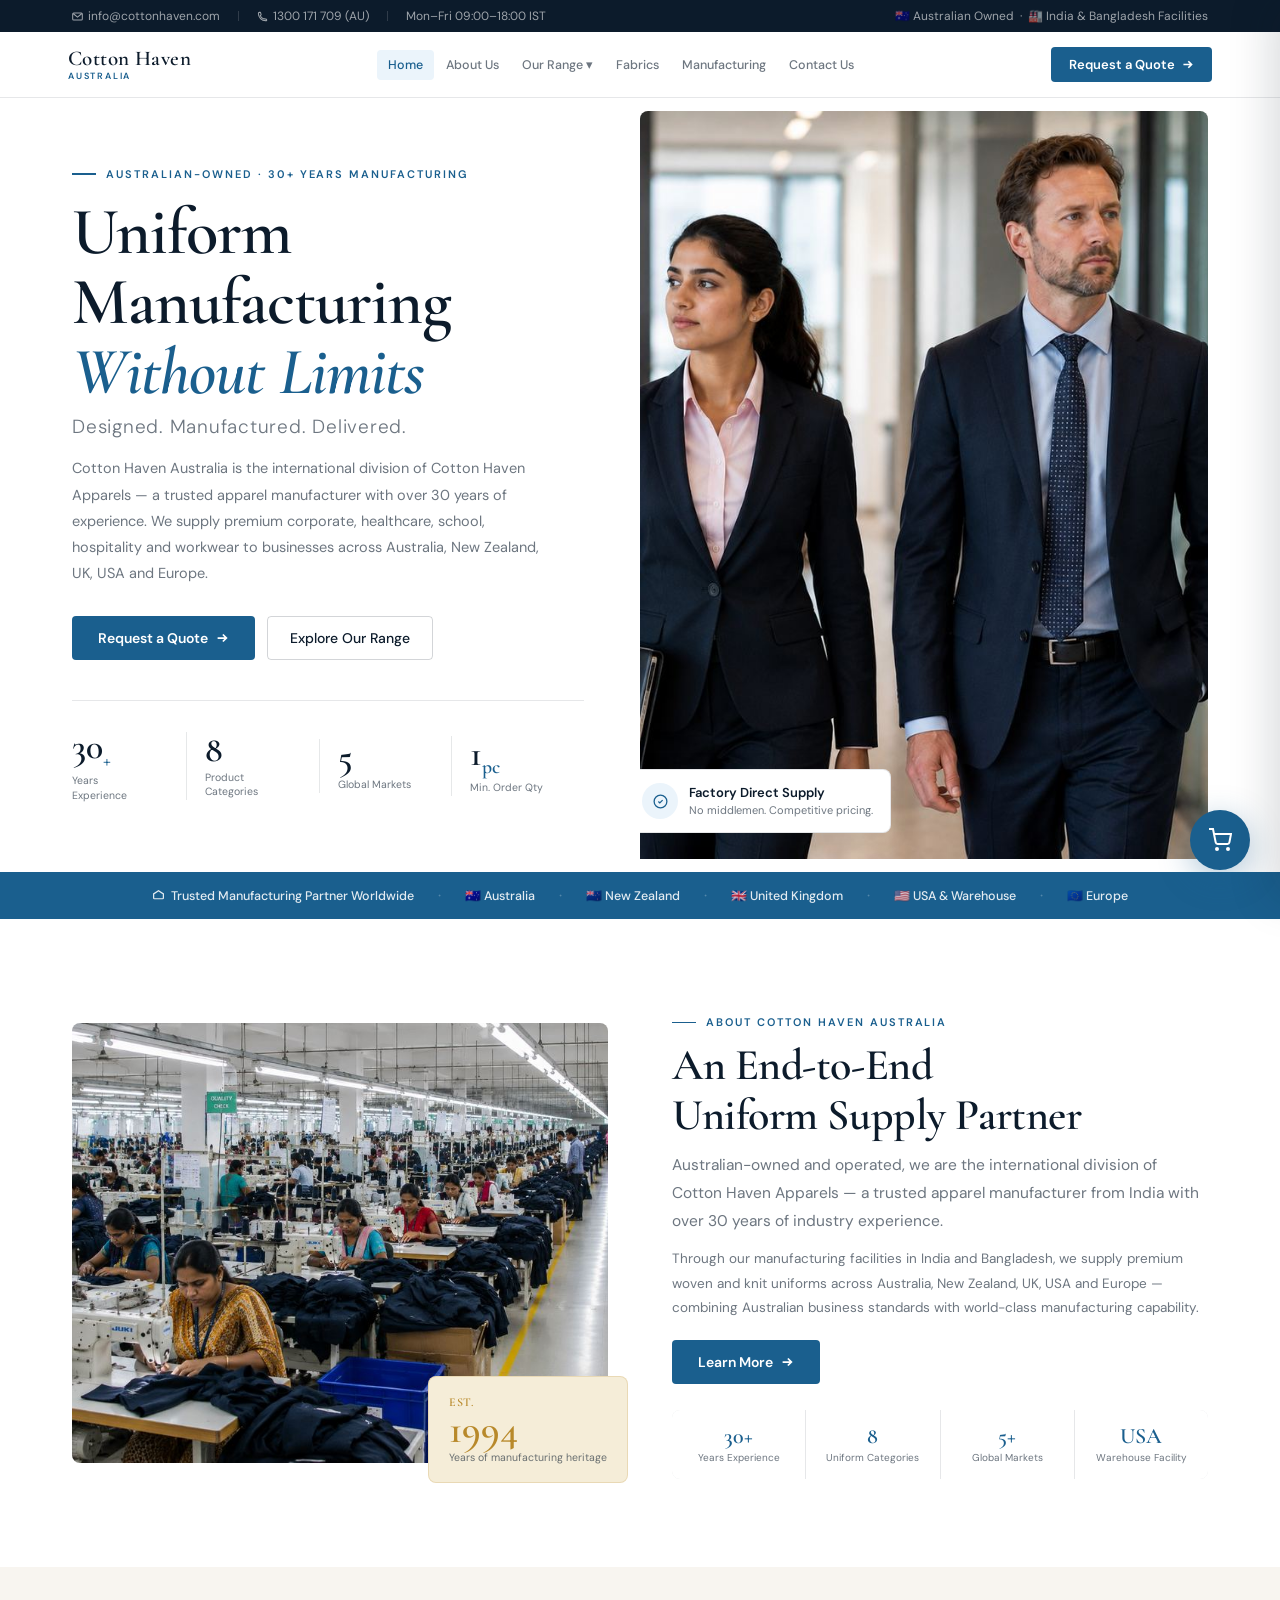
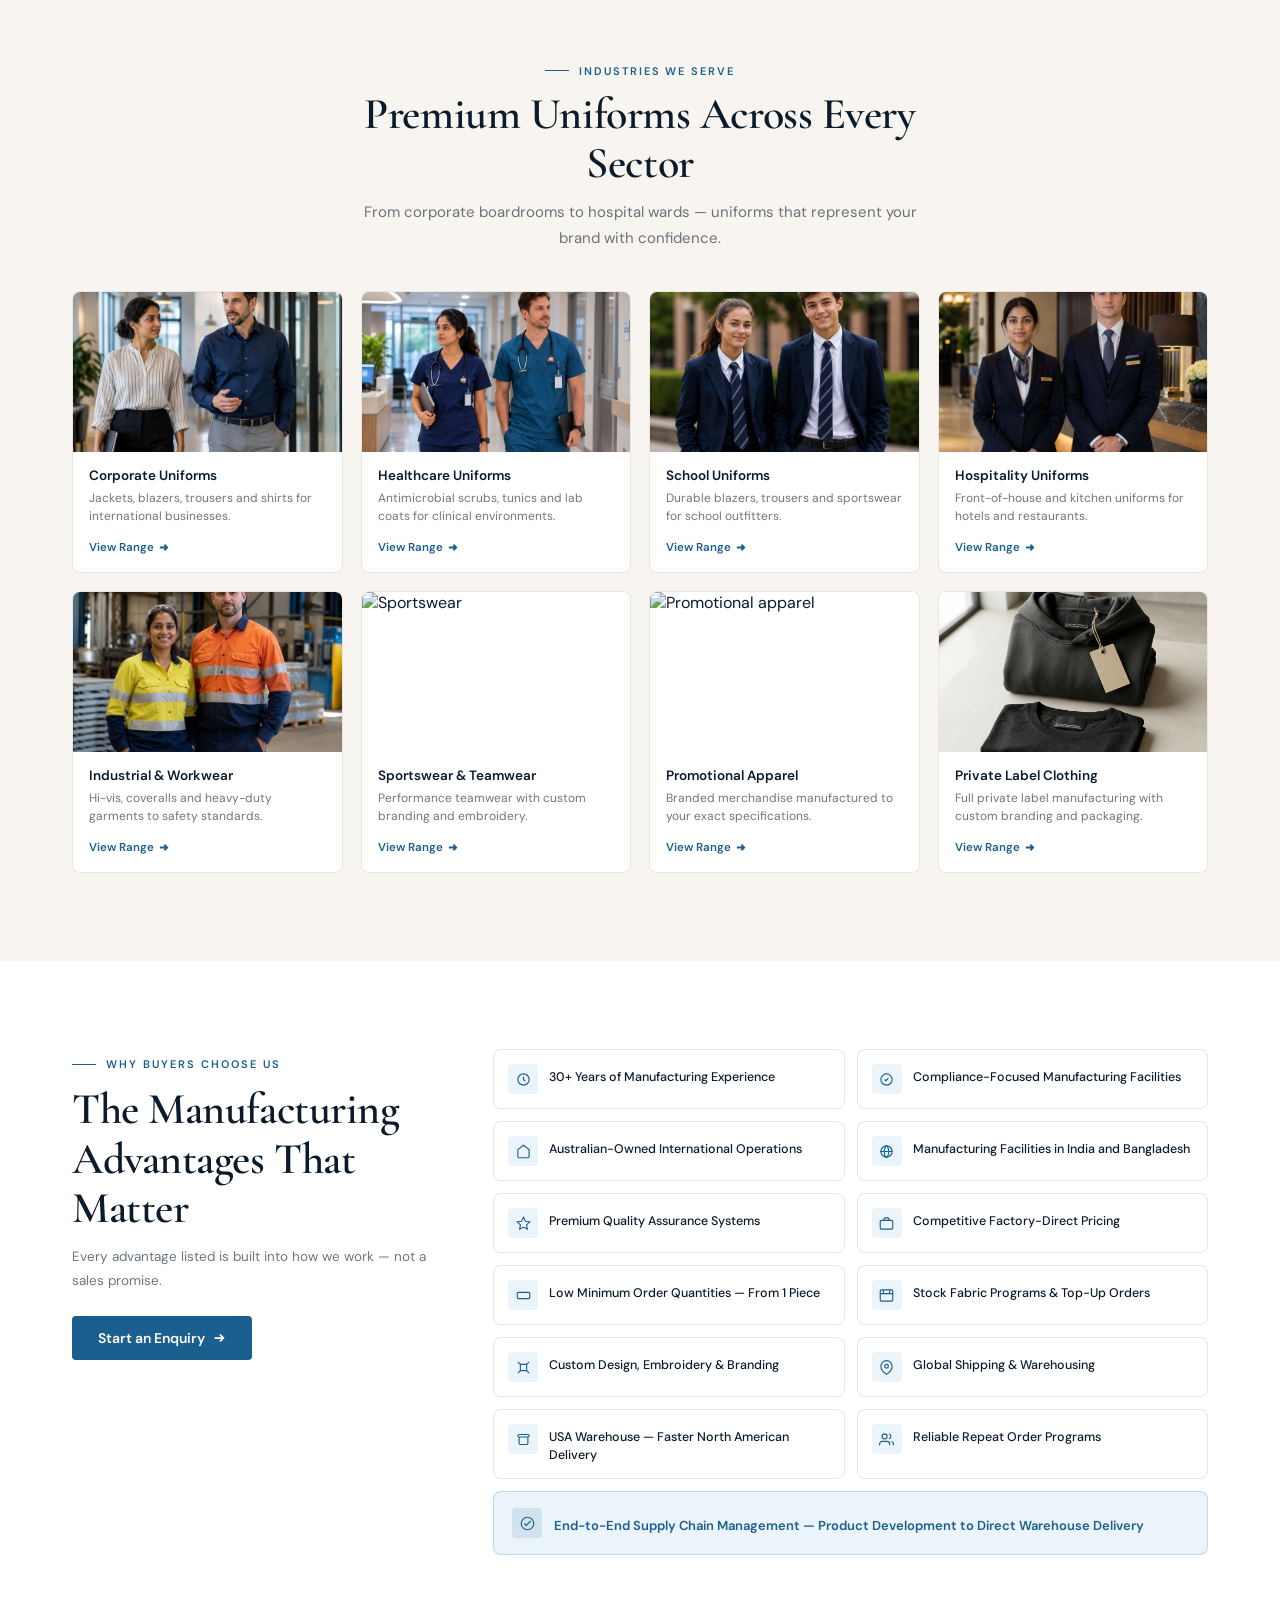
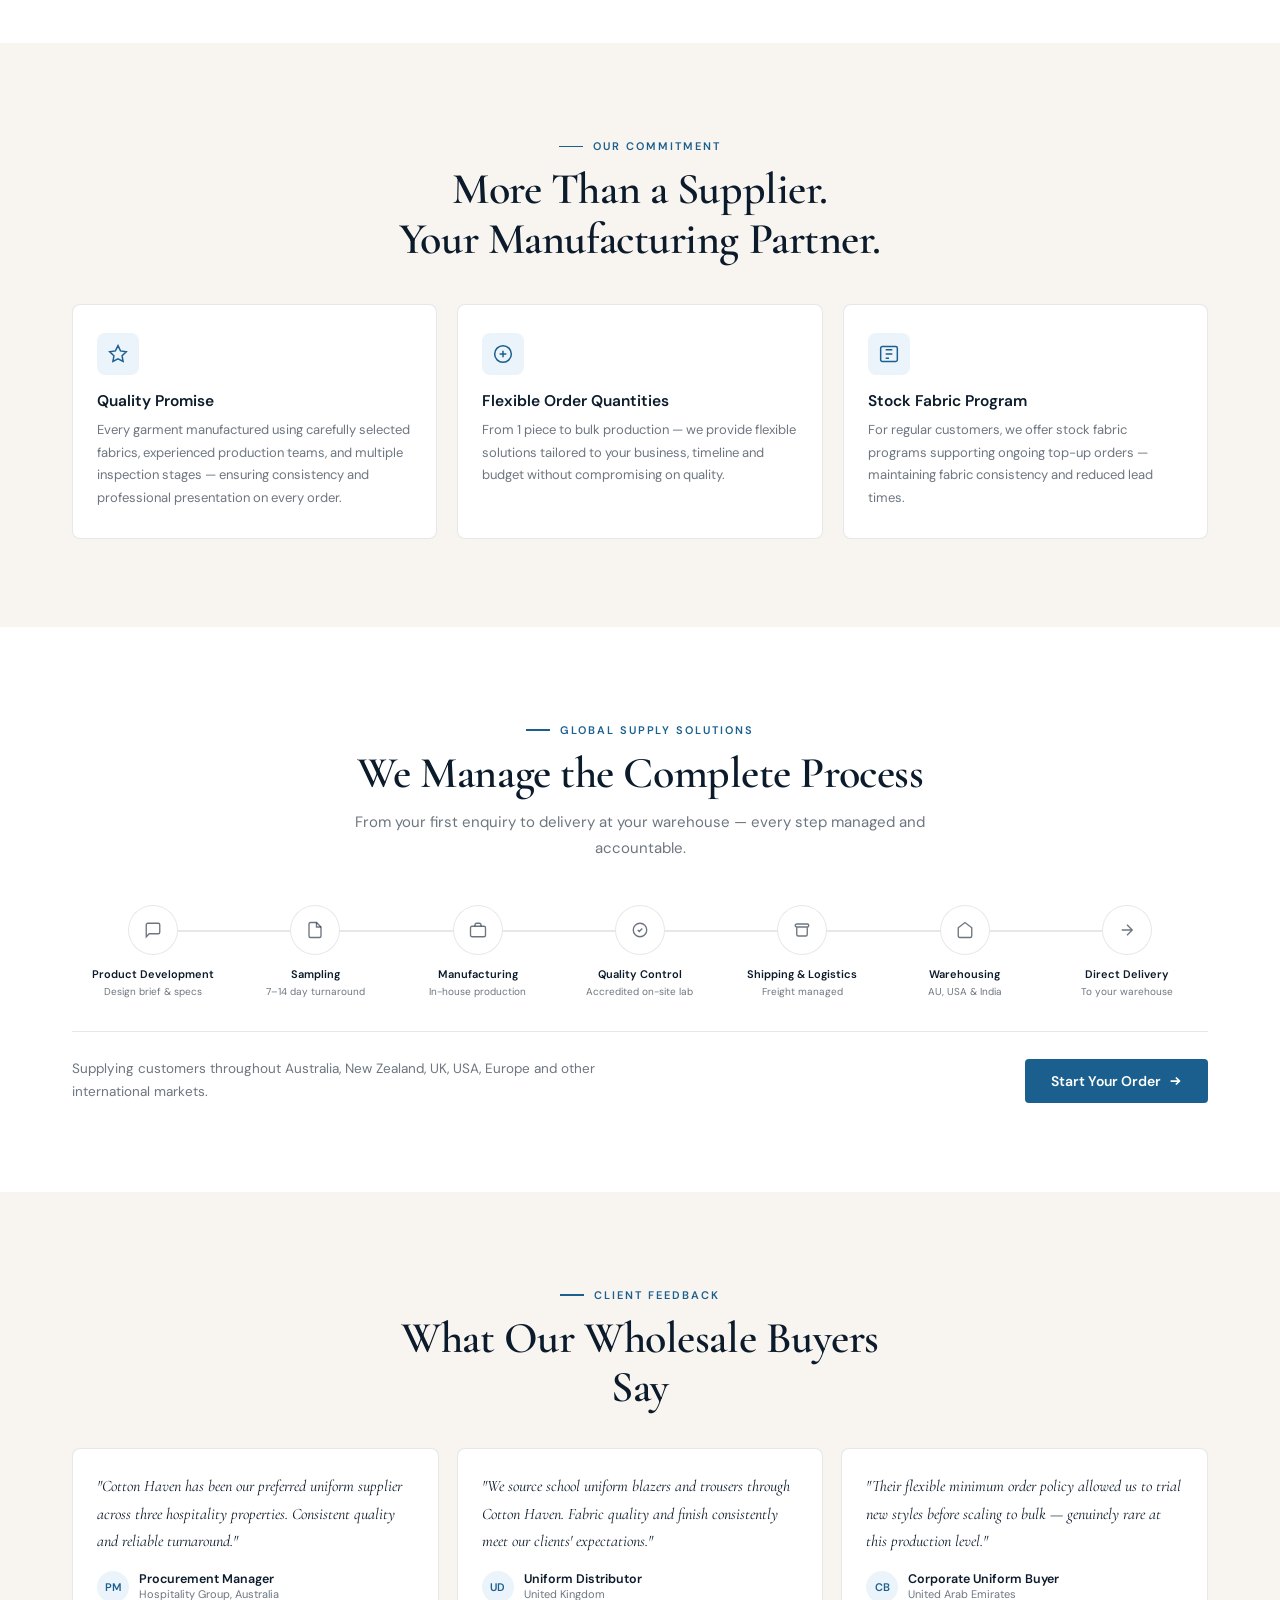
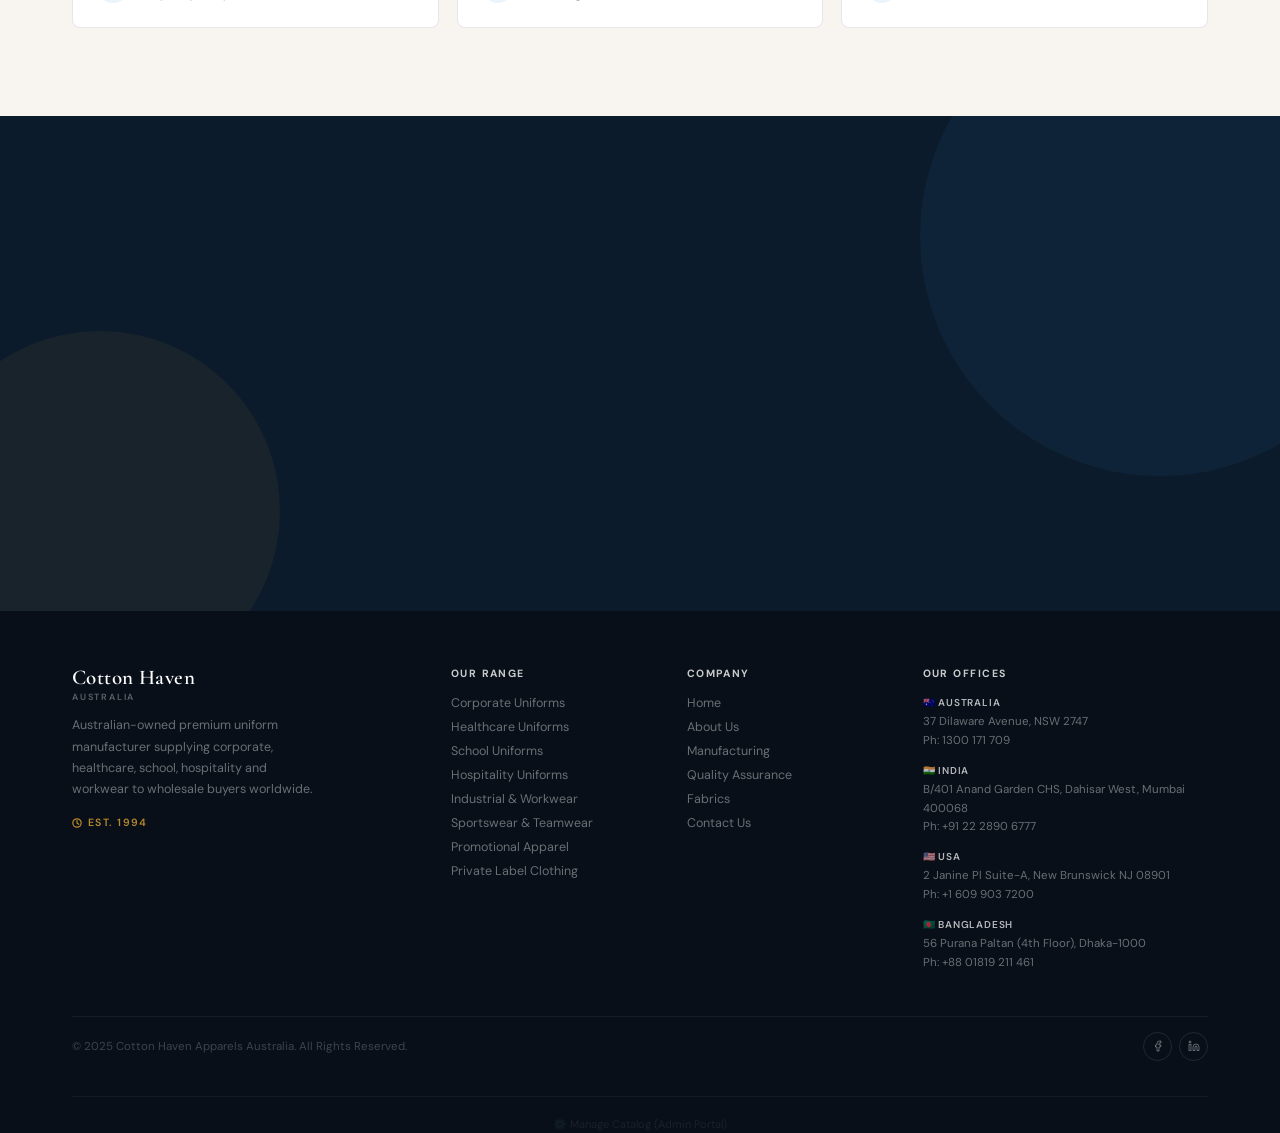
==== commit 112da880: "Updated by Antigravity on Jun 23 7:15 PM" ====
--- a/index.html
+++ b/index.html
@@ -1,941 +1,1068 @@
 <!DOCTYPE html><html lang="en"><head><meta http-equiv="Content-Type" content="text/html; charset=UTF-8"><style>
-@charset "utf-8";
-
-:root { --ink: #0C1B2B; --ink-60: rgba(12,27,43,.6); --ink-30: rgba(12,27,43,.3); --ink-10: rgba(12,27,43,.07); --azure: #1A5F8E; --azure-d: #155a8c; --azure-xl: #EBF4FB; --gold: #B8892A; --gold-bg: #F5EDD8; --cream: #F8F5F0; --white: #FFFFFF; --border: rgba(12,27,43,.1); --border-s: rgba(12,27,43,.18); --r: 4px; --rlg: 8px; --ease: cubic-bezier(.25,.46,.45,.94); }
-
-*, ::before, ::after { box-sizing: border-box; margin: 0px; padding: 0px; }
-
-html { scroll-behavior: smooth; }
-
-body { font-family: "DM Sans", sans-serif; color: var(--ink); background: var(--white); -webkit-font-smoothing: antialiased; overflow-x: hidden; }
-
-img { max-width: 100%; display: block; }
-
-a { text-decoration: none; color: inherit; }
-
-ul { list-style: none; }
-
-button { cursor: pointer; border-width: medium; border-style: none; border-color: currentcolor; border-image: initial; background: none; font-family: inherit; }
-
-.page { display: none; }
-
-.page.active { display: block; }
-
-.serif { font-family: "Cormorant Garamond", serif; }
-
-.container { width: 100%; max-width: 1200px; margin: 0px auto; padding: 0px 32px; }
-
-.eyebrow { display: inline-flex; align-items: center; gap: 10px; font-size: 11px; font-weight: 600; letter-spacing: 0.18em; text-transform: uppercase; color: var(--azure); }
-
-.eyebrow::before { content: ""; display: block; width: 24px; height: 1.5px; background: var(--azure); }
-
-.section-title { font-family: "Cormorant Garamond", serif; font-size: clamp(28px, 3.5vw, 44px); font-weight: 600; line-height: 1.12; letter-spacing: -0.01em; color: var(--ink); margin-top: 12px; }
-
-.section-sub { font-size: 15px; color: var(--ink-60); line-height: 1.7; margin-top: 12px; }
-
-.section { padding: 88px 0px; }
-
-.section-cream { background: var(--cream); }
-
-.section + .section { padding-top: 0px; }
-
-.section-cream + .section, .section + .section-cream { padding-top: 88px; }
-
-.btn-primary { font-size: 14px; font-weight: 600; color: var(--white); background: var(--azure); padding: 13px 26px; border-radius: var(--r); transition: 0.2s; display: inline-flex; align-items: center; gap: 7px; border-width: medium; border-style: none; border-color: currentcolor; border-image: initial; cursor: pointer; }
-
-.btn-primary:hover { background: var(--azure-d); transform: translateY(-1px); box-shadow: rgba(26, 95, 142, 0.28) 0px 6px 18px; }
-
-.btn-primary svg { width: 14px; height: 14px; transition: transform 0.2s; }
-
-.btn-primary:hover svg { transform: translateX(3px); }
-
-.btn-secondary { font-size: 14px; font-weight: 500; color: var(--ink); padding: 12px 22px; border-radius: var(--r); border: 1.5px solid var(--border-s); transition: 0.2s; display: inline-flex; align-items: center; gap: 7px; }
-
-.btn-secondary:hover { border-color: var(--azure); color: var(--azure); }
-
-.btn-white { font-size: 14px; font-weight: 600; background: var(--white); color: var(--azure); padding: 13px 26px; border-radius: var(--r); transition: 0.2s; display: inline-flex; align-items: center; gap: 7px; }
-
-.btn-white:hover { background: rgb(240, 247, 255); transform: translateY(-1px); }
-
-.btn-white svg { width: 14px; height: 14px; transition: transform 0.2s; }
-
-.btn-white:hover svg { transform: translateX(3px); }
-
-.btn-ol-white { font-size: 14px; font-weight: 500; color: rgba(255, 255, 255, 0.8); padding: 12px 22px; border-radius: var(--r); border: 1px solid rgba(255, 255, 255, 0.25); transition: 0.2s; display: inline-flex; align-items: center; gap: 7px; }
-
-.btn-ol-white:hover { border-color: rgba(255, 255, 255, 0.5); color: rgb(255, 255, 255); }
-
-.topbar { background: var(--ink); padding: 8px 0px; font-size: 12px; color: rgba(255, 255, 255, 0.6); }
-
-.tb-inner { display: flex; justify-content: space-between; align-items: center; flex-wrap: wrap; gap: 8px; }
-
-.tb-left, .tb-right { display: flex; align-items: center; gap: 18px; flex-wrap: wrap; }
-
-.tb-item { display: flex; align-items: center; gap: 5px; }
-
-.tb-item a { color: rgba(255, 255, 255, 0.6); transition: color 0.2s; }
-
-.tb-item a:hover { color: rgb(255, 255, 255); }
-
-.tb-sep { width: 1px; height: 10px; background: rgba(255, 255, 255, 0.15); }
-
-.site-header { position: sticky; top: 0px; z-index: 100; background: rgba(255, 255, 255, 0.97); backdrop-filter: blur(12px); border-bottom: 1px solid var(--border); }
-
-.hdr-inner { display: flex; align-items: center; justify-content: space-between; padding: 15px 28px; max-width: 1200px; margin: 0px auto; gap: 20px; }
-
-.logo { flex-shrink: 0; display: flex; flex-direction: column; gap: 1px; cursor: pointer; }
-
-.logo-name { font-family: "Cormorant Garamond", serif; font-size: 21px; font-weight: 600; color: var(--ink); line-height: 1; letter-spacing: 0.02em; }
-
-.logo-sub { font-size: 9px; font-weight: 600; letter-spacing: 0.2em; text-transform: uppercase; color: var(--azure); }
-
-.main-nav { display: flex; align-items: center; gap: 1px; flex: 1 1 0%; justify-content: center; position: relative; }
-
-.nav-link { font-size: 12.5px; font-weight: 500; color: var(--ink-60); padding: 7px 11px; border-radius: var(--r); transition: 0.2s; white-space: nowrap; cursor: pointer; background: none; border-width: medium; border-style: none; border-color: currentcolor; border-image: initial; font-family: inherit; }
-
-.nav-link:hover, .nav-link.active { color: var(--azure); background: var(--azure-xl); }
-
-.nav-item { position: relative; }
-
-.nav-dropdown { position: absolute; top: 100%; left: 0px; background: var(--white); border: 1px solid var(--border); border-radius: var(--rlg); box-shadow: rgba(12, 27, 43, 0.12) 0px 12px 32px; padding: 8px; min-width: 220px; opacity: 0; visibility: hidden; transform: translateY(6px); transition: 0.2s; z-index: 50; }
-
-.nav-item:hover .nav-dropdown { opacity: 1; visibility: visible; transform: translateY(4px); }
-
-.nav-dropdown button { display: block; width: 100%; text-align: left; padding: 9px 12px; font-size: 13px; color: var(--ink-60); border-radius: var(--r); transition: 0.15s; }
-
-.nav-dropdown button:hover { background: var(--azure-xl); color: var(--azure); }
-
-.hdr-right { display: flex; align-items: center; gap: 10px; flex-shrink: 0; }
-
-.btn-cta { font-size: 13px; font-weight: 600; color: var(--white); background: var(--azure); padding: 9px 18px; border-radius: var(--r); transition: 0.2s; display: inline-flex; align-items: center; gap: 6px; border-width: medium; border-style: none; border-color: currentcolor; border-image: initial; cursor: pointer; white-space: nowrap; }
-
-.btn-cta:hover { background: var(--azure-d); transform: translateY(-1px); box-shadow: rgba(26, 95, 142, 0.28) 0px 6px 18px; }
-
-.btn-cta svg { width: 13px; height: 13px; transition: transform 0.2s; }
-
-.btn-cta:hover svg { transform: translateX(3px); }
-
-.mob-menu-btn { display: none; flex-direction: column; gap: 5px; padding: 8px; cursor: pointer; }
-
-.mob-menu-btn span { display: block; width: 22px; height: 1.5px; background: var(--ink); transition: 0.3s; }
-
-.mob-nav { display: none; flex-direction: column; background: var(--white); border-top: 1px solid var(--border); padding: 12px 20px 20px; max-height: 75vh; overflow-y: auto; }
-
-.mob-nav .nav-link { display: block; padding: 10px 14px; font-size: 15px; }
-
-.mob-nav .mob-group-label { font-size: 10.5px; font-weight: 700; letter-spacing: 0.1em; text-transform: uppercase; color: var(--ink-30); padding: 14px 14px 4px; }
-
-.mob-nav.open { display: flex; }
-
-.page-banner { position: relative; height: 300px; overflow: hidden; display: flex; align-items: flex-end; padding-bottom: 40px; }
-
-.page-banner-img { position: absolute; inset: 0px; width: 100%; height: 100%; object-fit: cover; object-position: center center; }
-
-.page-banner-overlay { position: absolute; inset: 0px; background: linear-gradient(to top, rgba(12, 27, 43, 0.85) 0%, rgba(12, 27, 43, 0.4) 60%, rgba(12, 27, 43, 0.2) 100%); }
-
-.page-banner-content { position: relative; z-index: 1; padding: 0px 32px; max-width: 1200px; margin: 0px auto; width: 100%; }
-
-.page-banner-title { font-family: "Cormorant Garamond", serif; font-size: clamp(36px, 4.5vw, 58px); font-weight: 600; color: var(--white); line-height: 1.1; margin-bottom: 10px; }
-
-.breadcrumb { display: flex; align-items: center; gap: 8px; font-size: 13px; color: rgba(255, 255, 255, 0.55); }
-
-.breadcrumb button { color: rgba(255, 255, 255, 0.55); transition: color 0.2s; background: none; border-width: medium; border-style: none; border-color: currentcolor; border-image: initial; font-family: inherit; font-size: 13px; cursor: pointer; }
-
-.breadcrumb button:hover { color: rgb(255, 255, 255); }
-
-.breadcrumb span { color: rgba(255, 255, 255, 0.35); }
-
-.market-strip { background: var(--azure); padding: 13px 0px; }
-
-.mkt-inner { display: flex; align-items: center; justify-content: center; gap: 24px; flex-wrap: wrap; }
-
-.mkt-item { display: flex; align-items: center; gap: 6px; font-size: 12.5px; font-weight: 500; color: rgba(255, 255, 255, 0.88); white-space: nowrap; }
-
-.mkt-sep { color: rgba(255, 255, 255, 0.25); font-size: 16px; }
-
-.hero { min-height: 86vh; display: flex; align-items: center; position: relative; overflow: hidden; background: var(--white); padding-top: 0px; }
-
-.hero-grid { display: grid; grid-template-columns: 1fr 1fr; min-height: 80vh; max-width: 1200px; margin: 0px auto; padding: 0px 32px; width: 100%; }
-
-.hero-left { display: flex; flex-direction: column; justify-content: center; padding: 56px 56px 56px 0px; }
-
-.hero-right { position: relative; background: var(--cream); border-radius: var(--rlg) var(--rlg) 0 0; overflow: hidden; min-height: 540px; }
-
-.hero-right img { position: absolute; inset: 0px; width: 100%; height: 100%; object-fit: cover; object-position: center top; }
-
-.hero-eyebrow { display: inline-flex; align-items: center; gap: 10px; font-size: 11px; font-weight: 600; letter-spacing: 0.18em; text-transform: uppercase; color: var(--azure); margin-bottom: 16px; }
-
-.hero-eyebrow::before { content: ""; display: block; width: 24px; height: 1.5px; background: var(--azure); }
-
-.hero-hl { font-family: "Cormorant Garamond", serif; font-size: clamp(42px, 5.2vw, 68px); font-weight: 600; line-height: 1.05; letter-spacing: -0.015em; color: var(--ink); margin-bottom: 8px; }
-
-.hero-hl em { font-style: italic; color: var(--azure); }
-
-.hero-sub { font-size: clamp(16px, 1.7vw, 19px); font-weight: 300; color: var(--ink-60); letter-spacing: 0.04em; margin-bottom: 16px; }
-
-.hero-body { font-size: 14.5px; color: var(--ink-60); line-height: 1.8; max-width: 480px; margin-bottom: 30px; }
-
-.hero-actions { display: flex; align-items: center; gap: 12px; flex-wrap: wrap; }
-
-.hero-metrics { display: flex; align-items: center; gap: 0px; margin-top: 40px; padding-top: 28px; border-top: 1px solid var(--border); flex-wrap: wrap; }
-
-.metric { flex: 1 1 0%; min-width: 80px; padding: 0px 18px 0px 0px; }
-
-.metric:first-child { padding-left: 0px; }
-
-.metric + .metric { border-left: 1px solid var(--border); padding-left: 18px; }
-
-.metric-num { font-family: "Cormorant Garamond", serif; font-size: clamp(24px, 2.8vw, 36px); font-weight: 600; color: var(--ink); line-height: 1; }
-
-.metric-num sub { font-size: 0.55em; color: var(--azure); font-style: normal; }
-
-.metric-label { font-size: 10.5px; color: var(--ink-60); margin-top: 3px; line-height: 1.4; max-width: 74px; }
-
-.hero-badge { position: absolute; bottom: 26px; left: -16px; background: var(--white); border-radius: var(--rlg); padding: 13px 17px; border: 1px solid var(--border); box-shadow: rgba(12, 27, 43, 0.1) 0px 8px 28px; display: flex; align-items: center; gap: 11px; min-width: 208px; }
-
-.badge-dot { width: 36px; height: 36px; border-radius: 50%; background: var(--azure-xl); flex-shrink: 0; display: flex; align-items: center; justify-content: center; }
-
-.badge-dot svg { width: 17px; height: 17px; color: var(--azure); }
-
-.badge-title { font-size: 13px; font-weight: 600; color: var(--ink); line-height: 1.2; }
-
-.badge-sub { font-size: 11px; color: var(--ink-60); margin-top: 2px; }
-
-.about-grid { display: grid; grid-template-columns: 1fr 1fr; gap: 64px; align-items: center; }
-
-.about-visual { position: relative; }
-
-.about-img { border-radius: var(--rlg); overflow: hidden; height: 440px; }
-
-.about-img img { width: 100%; height: 100%; object-fit: cover; }
-
-.about-accent { position: absolute; bottom: -20px; right: -20px; background: var(--gold-bg); border-radius: var(--rlg); padding: 18px 20px; border: 1px solid rgba(184, 137, 42, 0.2); font-family: "Cormorant Garamond", serif; z-index: 2; }
-
-.accent-est { font-size: 12px; font-weight: 600; color: var(--gold); letter-spacing: 0.06em; text-transform: uppercase; }
-
-.accent-num { font-size: 40px; font-weight: 600; color: var(--gold); line-height: 1; }
-
-.accent-label { font-size: 10.5px; color: var(--ink-60); font-family: "DM Sans", sans-serif; margin-top: 2px; }
-
-.about-stats { display: grid; grid-template-columns: repeat(4, 1fr); gap: 1px; background: var(--border); border-radius: var(--rlg); overflow: hidden; margin-top: 26px; }
-
-.astat { background: var(--white); padding: 15px 10px; text-align: center; }
-
-.astat-num { font-family: "Cormorant Garamond", serif; font-size: 22px; font-weight: 600; color: var(--azure); line-height: 1; }
-
-.astat-label { font-size: 10px; color: var(--ink-60); margin-top: 4px; line-height: 1.3; }
-
-.ind-header { text-align: center; max-width: 580px; margin: 0px auto 40px; }
-
-.industries-grid { display: grid; grid-template-columns: repeat(4, 1fr); gap: 18px; }
-
-.ind-card { border-radius: var(--rlg); overflow: hidden; border: 1px solid var(--border); background: var(--white); transition: all .3s var(--ease); cursor: pointer; }
-
-.ind-card:hover { transform: translateY(-5px); box-shadow: rgba(12, 27, 43, 0.1) 0px 16px 40px; border-color: rgba(26, 95, 142, 0.3); }
-
-.ind-img { height: 160px; overflow: hidden; position: relative; }
-
-.ind-img img { width: 100%; height: 100%; object-fit: cover; transition: transform .5s var(--ease); }
-
-.ind-card:hover .ind-img img { transform: scale(1.06); }
-
-.ind-body { padding: 15px 16px 16px; }
-
-.ind-name { font-size: 13.5px; font-weight: 600; color: var(--ink); margin-bottom: 5px; }
-
-.ind-desc { font-size: 12px; color: var(--ink-60); line-height: 1.5; margin-bottom: 10px; }
-
-.ind-link { font-size: 11.5px; font-weight: 600; color: var(--azure); display: inline-flex; align-items: center; gap: 4px; transition: gap 0.2s; cursor: pointer; background: none; border-width: medium; border-style: none; border-color: currentcolor; border-image: initial; font-family: inherit; padding: 0px; }
-
-.ind-card:hover .ind-link { gap: 8px; }
-
-.ind-link svg { width: 11px; height: 11px; }
-
-.why-layout { display: grid; grid-template-columns: 1fr 2fr; gap: 64px; align-items: start; }
-
-.why-sticky { position: sticky; top: 100px; }
-
-.why-grid { display: grid; grid-template-columns: 1fr 1fr; gap: 12px; }
-
-.why-item { display: flex; align-items: flex-start; gap: 11px; padding: 14px; border-radius: var(--rlg); border: 1px solid var(--border); background: var(--white); transition: 0.2s; }
-
-.why-item:hover { border-color: rgba(26, 95, 142, 0.25); background: var(--azure-xl); }
-
-.why-icon { width: 30px; height: 30px; border-radius: var(--r); flex-shrink: 0; background: var(--azure-xl); display: flex; align-items: center; justify-content: center; }
-
-.why-icon svg { width: 15px; height: 15px; color: var(--azure); }
-
-.why-text { font-size: 12.5px; font-weight: 500; color: var(--ink); line-height: 1.4; padding-top: 5px; }
-
-.why-featured { grid-column: 1 / -1; display: flex; align-items: center; gap: 12px; padding: 16px 18px; border-radius: var(--rlg); border: 1px solid rgba(26, 95, 142, 0.2); background: var(--azure-xl); }
-
-.why-featured .why-icon { background: rgba(26, 95, 142, 0.12); }
-
-.why-featured .why-text { color: var(--azure); font-weight: 600; font-size: 13px; }
-
-.features-grid { display: grid; grid-template-columns: repeat(3, 1fr); gap: 20px; }
-
-.feat-card { padding: 28px 24px; border-radius: var(--rlg); border: 1px solid var(--border); background: var(--white); transition: all .3s var(--ease); position: relative; overflow: hidden; }
-
-.feat-card::after { content: ""; position: absolute; bottom: 0px; left: 0px; right: 0px; height: 3px; background: var(--azure); transform: scaleX(0); transform-origin: left center; transition: transform .3s var(--ease); }
-
-.feat-card:hover { transform: translateY(-3px); box-shadow: rgba(12, 27, 43, 0.07) 0px 12px 30px; }
-
-.feat-card:hover::after { transform: scaleX(1); }
-
-.feat-icon { width: 42px; height: 42px; border-radius: var(--rlg); background: var(--azure-xl); margin-bottom: 16px; display: flex; align-items: center; justify-content: center; }
-
-.feat-icon svg { width: 20px; height: 20px; color: var(--azure); }
-
-.feat-title { font-size: 15.5px; font-weight: 600; color: var(--ink); margin-bottom: 8px; }
-
-.feat-body { font-size: 13px; color: var(--ink-60); line-height: 1.75; }
-
-.process-grid { display: grid; grid-template-columns: repeat(7, 1fr); gap: 0px; margin-top: 44px; position: relative; }
-
-.process-grid::before { content: ""; position: absolute; top: 25px; left: calc(7.14286%); right: calc(7.14286%); height: 1.5px; background: var(--border); z-index: 0; }
-
-.proc-step { display: flex; flex-direction: column; align-items: center; text-align: center; padding: 0px 5px; position: relative; z-index: 1; }
-
-.proc-dot { width: 50px; height: 50px; border-radius: 50%; background: var(--white); border: 1.5px solid var(--border); display: flex; align-items: center; justify-content: center; margin-bottom: 12px; transition: 0.25s; }
-
-.proc-dot svg { width: 18px; height: 18px; color: var(--ink-60); transition: color 0.25s; }
-
-.proc-step:hover .proc-dot { border-color: var(--azure); background: var(--azure-xl); }
-
-.proc-step:hover .proc-dot svg { color: var(--azure); }
-
-.proc-title { font-size: 11px; font-weight: 600; color: var(--ink); line-height: 1.3; margin-bottom: 3px; }
-
-.proc-desc { font-size: 10px; color: var(--ink-60); line-height: 1.4; }
-
-.proc-footer { display: flex; align-items: center; justify-content: space-between; margin-top: 32px; padding-top: 26px; border-top: 1px solid var(--border); flex-wrap: wrap; gap: 14px; }
-
-.proc-note { font-size: 13.5px; color: var(--ink-60); max-width: 540px; line-height: 1.7; }
-
-.testi-grid { display: grid; grid-template-columns: repeat(3, 1fr); gap: 18px; margin-top: 36px; }
-
-.testi-card { padding: 24px; border-radius: var(--rlg); border: 1px solid var(--border); background: var(--white); transition: border-color 0.2s; }
-
-.testi-card:hover { border-color: rgba(26, 95, 142, 0.2); }
-
-.testi-quote { font-family: "Cormorant Garamond", serif; font-style: italic; font-size: 16px; color: var(--ink); line-height: 1.7; margin-bottom: 16px; }
-
-.testi-author { display: flex; align-items: center; gap: 10px; }
-
-.testi-av { width: 32px; height: 32px; border-radius: 50%; background: var(--azure-xl); display: flex; align-items: center; justify-content: center; flex-shrink: 0; font-size: 11px; font-weight: 600; color: var(--azure); }
-
-.testi-name { font-size: 12.5px; font-weight: 600; color: var(--ink); line-height: 1.2; }
-
-.testi-role { font-size: 11px; color: var(--ink-60); }
-
-.cta-band { background: var(--ink); padding: 72px 0px; position: relative; overflow: hidden; }
-
-.cta-band::before { content: ""; position: absolute; top: -120px; right: -120px; width: 480px; height: 480px; border-radius: 50%; background: rgba(26, 95, 142, 0.12); pointer-events: none; }
-
-.cta-band::after { content: ""; position: absolute; bottom: -80px; left: -80px; width: 360px; height: 360px; border-radius: 50%; background: rgba(184, 137, 42, 0.07); pointer-events: none; }
-
-.cta-inner { position: relative; z-index: 1; text-align: center; max-width: 660px; margin: 0px auto; }
-
-.cta-label { display: inline-block; font-size: 11px; font-weight: 600; letter-spacing: 0.18em; text-transform: uppercase; color: var(--gold); margin-bottom: 14px; }
-
-.cta-title { font-family: "Cormorant Garamond", serif; font-size: clamp(30px, 4vw, 50px); font-weight: 600; color: var(--white); line-height: 1.08; margin-bottom: 12px; letter-spacing: -0.01em; }
-
-.cta-body { font-size: 15px; color: rgba(255, 255, 255, 0.58); line-height: 1.75; margin-bottom: 30px; }
-
-.cta-actions { display: flex; align-items: center; justify-content: center; gap: 12px; flex-wrap: wrap; }
-
-.cta-flags { display: flex; align-items: center; justify-content: center; gap: 14px; margin-top: 26px; padding-top: 24px; border-top: 1px solid rgba(255, 255, 255, 0.08); flex-wrap: wrap; }
-
-.flag-item { font-size: 11.5px; color: rgba(255, 255, 255, 0.4); display: flex; align-items: center; gap: 4px; }
-
-.form-layout { display: grid; grid-template-columns: 1fr 1.15fr; gap: 56px; align-items: start; }
-
-.form-info p { font-size: 14px; color: var(--ink-60); line-height: 1.8; margin-bottom: 24px; }
-
-.contact-list { display: flex; flex-direction: column; gap: 10px; }
-
-.contact-row { display: flex; align-items: center; gap: 10px; font-size: 13px; color: var(--ink-60); }
-
-.contact-row svg { width: 16px; height: 16px; color: var(--azure); flex-shrink: 0; }
-
-.contact-row a { color: var(--azure); font-weight: 500; }
-
-.enquiry-card { background: var(--white); border-radius: 12px; padding: 32px 28px; border: 1px solid var(--border); box-shadow: rgba(12, 27, 43, 0.06) 0px 4px 28px; }
-
-.form-card-title { font-size: 17px; font-weight: 600; color: var(--ink); margin-bottom: 22px; }
-
-.fr2 { display: grid; grid-template-columns: 1fr 1fr; gap: 13px; margin-bottom: 13px; }
-
-.fg { display: flex; flex-direction: column; gap: 5px; margin-bottom: 13px; }
-
-.fg:last-of-type { margin-bottom: 18px; }
-
-label { font-size: 10.5px; font-weight: 600; letter-spacing: 0.07em; text-transform: uppercase; color: var(--ink); }
-
-input, select, textarea { font-family: "DM Sans", sans-serif; font-size: 13.5px; color: var(--ink); background: var(--cream); border: 1.5px solid var(--border); border-radius: var(--r); padding: 10px 12px; width: 100%; outline: none; transition: border-color 0.2s, background 0.2s; appearance: none; }
-
-input:focus, select:focus, textarea:focus { border-color: var(--azure); background: var(--white); box-shadow: rgba(26, 95, 142, 0.1) 0px 0px 0px 3px; }
-
-input::placeholder, textarea::placeholder { color: var(--ink-30); font-size: 13px; }
-
-textarea { resize: vertical; min-height: 96px; }
-
-select { cursor: pointer; background-image: url("data:image/svg+xml,%3Csvg xmlns='http://www.w3.org/2000/svg' width='11' height='7'%3E%3Cpath d='M1 1l4.5 4.5L10 1' stroke='%230C1B2B' stroke-width='1.5' stroke-opacity='.4' fill='none' stroke-linecap='round'/%3E%3C/svg%3E"); background-repeat: no-repeat; background-position: right 12px center; padding-right: 32px; }
-
-.form-submit .btn-primary { width: 100%; justify-content: center; padding: 13px; font-size: 14px; }
-
-.offices-grid { display: grid; grid-template-columns: repeat(4, 1fr); gap: 18px; margin-top: 36px; }
-
-.office-card { padding: 22px; border-radius: var(--rlg); border: 1px solid var(--border); background: var(--white); transition: 0.25s; }
-
-.office-card:hover { border-color: rgba(26, 95, 142, 0.25); box-shadow: rgba(12, 27, 43, 0.07) 0px 8px 24px; }
-
-.office-flag { font-size: 26px; margin-bottom: 9px; }
-
-.office-country { font-size: 10.5px; font-weight: 700; letter-spacing: 0.12em; text-transform: uppercase; color: var(--azure); margin-bottom: 4px; }
-
-.office-name { font-size: 13.5px; font-weight: 600; color: var(--ink); margin-bottom: 9px; line-height: 1.3; }
-
-.office-detail { font-size: 12px; color: var(--ink-60); line-height: 1.75; }
-
-.office-detail a { color: var(--azure); }
-
-.map-box { height: 360px; border-radius: var(--rlg); overflow: hidden; background: var(--cream); border: 1px solid var(--border); display: flex; align-items: center; justify-content: center; flex-direction: column; gap: 10px; color: var(--ink-60); }
-
-.map-box svg { width: 36px; height: 36px; opacity: 0.28; }
-
-.map-box p { font-size: 12.5px; }
-
-.values-grid { display: grid; grid-template-columns: repeat(3, 1fr); gap: 20px; margin-top: 36px; }
-
-.value-card { padding: 26px 22px; border-radius: var(--rlg); background: var(--white); border: 1px solid var(--border); text-align: center; transition: 0.25s; }
-
-.value-card:hover { transform: translateY(-3px); box-shadow: rgba(12, 27, 43, 0.07) 0px 10px 28px; border-color: rgba(26, 95, 142, 0.2); }
-
-.value-icon { width: 48px; height: 48px; border-radius: 50%; background: var(--azure-xl); margin: 0px auto 14px; display: flex; align-items: center; justify-content: center; }
-
-.value-icon svg { width: 22px; height: 22px; color: var(--azure); }
-
-.value-title { font-size: 15px; font-weight: 600; color: var(--ink); margin-bottom: 7px; }
-
-.value-body { font-size: 13px; color: var(--ink-60); line-height: 1.7; }
-
-.capabilities-grid { display: grid; grid-template-columns: repeat(3, 1fr); gap: 18px; margin-top: 32px; }
-
-.cap-item { display: flex; align-items: flex-start; gap: 12px; padding: 16px; border-radius: var(--rlg); border: 1px solid var(--border); background: var(--white); }
-
-.cap-num { font-family: "Cormorant Garamond", serif; font-size: 26px; font-weight: 600; color: var(--azure); line-height: 1; flex-shrink: 0; width: 42px; }
-
-.cap-info-title { font-size: 13.5px; font-weight: 600; color: var(--ink); margin-bottom: 4px; }
-
-.cap-info-body { font-size: 12px; color: var(--ink-60); line-height: 1.6; }
-
-.certifications { display: flex; flex-wrap: wrap; gap: 9px; margin-top: 22px; }
-
-.cert-badge { display: inline-flex; align-items: center; gap: 6px; padding: 7px 12px; border-radius: var(--r); background: var(--azure-xl); border: 1px solid rgba(26, 95, 142, 0.18); font-size: 11.5px; font-weight: 600; color: var(--azure); }
-
-.cert-badge svg { width: 13px; height: 13px; }
-
-.qa-steps { display: flex; flex-direction: column; gap: 0px; margin-top: 32px; }
-
-.qa-step { display: flex; gap: 20px; padding: 24px 0px; border-bottom: 1px solid var(--border); }
-
-.qa-step:last-child { border-bottom-width: medium; border-bottom-style: none; border-bottom-color: currentcolor; }
-
-.qa-step-num { font-family: "Cormorant Garamond", serif; font-size: 32px; font-weight: 600; flex-shrink: 0; width: 56px; -webkit-text-stroke: 1.5px var(--azure); color: transparent; }
-
-.qa-step-content h4 { font-size: 16px; font-weight: 600; color: var(--ink); margin-bottom: 6px; }
-
-.qa-step-content p { font-size: 13.5px; color: var(--ink-60); line-height: 1.7; }
-
-.cat-intro { display: grid; grid-template-columns: 1fr 1fr; gap: 56px; align-items: center; }
-
-.cat-intro-img { border-radius: var(--rlg); overflow: hidden; height: 400px; }
-
-.cat-intro-img img { width: 100%; height: 100%; object-fit: cover; }
-
-.cat-intro-title { font-family: "Cormorant Garamond", serif; font-size: clamp(26px, 3vw, 40px); font-weight: 600; line-height: 1.15; color: var(--ink); margin: 10px 0px 14px; }
-
-.cat-intro-lead { font-size: 15.5px; color: var(--ink-60); line-height: 1.8; margin-bottom: 12px; }
-
-.cat-intro-body { font-size: 13.5px; color: var(--ink-60); line-height: 1.8; margin-bottom: 18px; }
-
-.cat-tags { display: flex; flex-wrap: wrap; gap: 8px; margin-bottom: 22px; }
-
-.cat-tag { font-size: 11.5px; font-weight: 500; color: var(--azure); padding: 5px 12px; border-radius: 20px; background: var(--azure-xl); border: 1px solid rgba(26, 95, 142, 0.15); }
-
-.products-header { display: flex; align-items: center; justify-content: space-between; margin-bottom: 26px; flex-wrap: wrap; gap: 12px; }
-
-.products-header h2 { font-family: "Cormorant Garamond", serif; font-size: clamp(22px, 2.8vw, 32px); font-weight: 600; color: var(--ink); }
-
-.products-grid { display: grid; grid-template-columns: repeat(3, 1fr); gap: 22px; }
-
-.product-card { border-radius: var(--rlg); overflow: hidden; border: 1px solid var(--border); background: var(--white); transition: all .3s var(--ease); }
-
-.product-card:hover { transform: translateY(-4px); box-shadow: rgba(12, 27, 43, 0.1) 0px 14px 36px; border-color: rgba(26, 95, 142, 0.25); }
-
-.product-img { height: 220px; overflow: hidden; position: relative; background: var(--cream); }
-
-.product-img img { width: 100%; height: 100%; object-fit: cover; transition: transform .5s var(--ease); }
-
-.product-card:hover .product-img img { transform: scale(1.05); }
-
-.product-badge { position: absolute; top: 11px; left: 11px; font-size: 10px; font-weight: 700; letter-spacing: 0.1em; text-transform: uppercase; color: var(--white); background: var(--azure); padding: 4px 9px; border-radius: 3px; }
-
-.product-body { padding: 17px 18px 18px; }
-
-.product-name { font-size: 14.5px; font-weight: 600; color: var(--ink); margin-bottom: 7px; line-height: 1.3; }
-
-.product-desc { font-size: 12.5px; color: var(--ink-60); line-height: 1.6; margin-bottom: 14px; }
-
-.product-fabrics { display: flex; flex-wrap: wrap; gap: 5px; margin-bottom: 15px; }
-
-.fabric-chip { font-size: 10.5px; color: var(--ink-60); padding: 3px 8px; border-radius: 3px; background: var(--cream); border: 1px solid var(--border); }
-
-.product-actions { display: flex; gap: 8px; }
-
-.btn-enquire { flex: 1 1 0%; font-size: 12px; font-weight: 600; color: var(--white); background: var(--azure); padding: 9px 12px; border-radius: var(--r); border-width: medium; border-style: none; border-color: currentcolor; border-image: initial; cursor: pointer; transition: 0.2s; text-align: center; }
-
-.btn-enquire:hover { background: var(--azure-d); }
-
-.btn-sample { flex: 1 1 0%; font-size: 12px; font-weight: 500; color: var(--azure); padding: 9px 12px; border-radius: var(--r); border: 1.5px solid rgba(26, 95, 142, 0.3); cursor: pointer; transition: 0.2s; background: var(--white); }
-
-.btn-sample:hover { background: var(--azure-xl); }
-
-.fabrics-section { margin-top: 52px; }
-
-.fabrics-title { font-family: "Cormorant Garamond", serif; font-size: clamp(22px, 2.6vw, 30px); font-weight: 600; color: var(--ink); margin: 10px 0px 24px; }
-
-.fabrics-grid { display: grid; grid-template-columns: repeat(3, 1fr); gap: 14px; }
-
-.fabric-card { padding: 16px 18px; border-radius: var(--rlg); border: 1px solid var(--border); background: var(--white); transition: 0.2s; }
-
-.fabric-card:hover { border-color: rgba(26, 95, 142, 0.25); background: var(--azure-xl); }
-
-.fabric-name { font-size: 13.5px; font-weight: 600; color: var(--ink); margin-bottom: 4px; }
-
-.fabric-desc { font-size: 12px; color: var(--ink-60); line-height: 1.5; }
-
-.cat-cta { background: var(--cream); border-radius: var(--rlg); padding: 36px 40px; display: flex; align-items: center; justify-content: space-between; gap: 20px; flex-wrap: wrap; margin-top: 52px; border: 1px solid var(--border); }
-
-.cat-cta-text h3 { font-family: "Cormorant Garamond", serif; font-size: 24px; font-weight: 600; color: var(--ink); margin-bottom: 5px; }
-
-.cat-cta-text p { font-size: 13.5px; color: var(--ink-60); line-height: 1.6; }
-
-.cat-cta-actions { display: flex; gap: 10px; flex-wrap: wrap; flex-shrink: 0; }
-
-.related-grid { display: grid; grid-template-columns: repeat(4, 1fr); gap: 14px; margin-top: 28px; }
-
-.related-card { border-radius: var(--rlg); overflow: hidden; border: 1px solid var(--border); cursor: pointer; transition: 0.25s; }
-
-.related-card:hover { transform: translateY(-3px); box-shadow: rgba(12, 27, 43, 0.09) 0px 10px 28px; border-color: rgba(26, 95, 142, 0.25); }
-
-.related-img { height: 110px; overflow: hidden; }
-
-.related-img img { width: 100%; height: 100%; object-fit: cover; transition: transform .4s var(--ease); }
-
-.related-card:hover .related-img img { transform: scale(1.05); }
-
-.related-name { font-size: 12.5px; font-weight: 600; color: var(--ink); padding: 11px 13px; background: var(--white); }
-
-.site-footer { background: rgb(8, 15, 24); padding: 56px 0px 0px; }
-
-.footer-grid { display: grid; grid-template-columns: 1.7fr 1fr 1fr 1.4fr; gap: 32px; padding-bottom: 44px; border-bottom: 1px solid rgba(255, 255, 255, 0.06); }
-
-.footer-brand .logo-name { color: var(--white); font-size: 21px; margin-bottom: 3px; }
-
-.footer-brand .logo-sub { color: rgba(255, 255, 255, 0.35); }
-
-.footer-desc { font-size: 12.5px; color: rgba(255, 255, 255, 0.4); line-height: 1.7; margin-top: 12px; max-width: 250px; }
-
-.footer-est { display: inline-flex; align-items: center; gap: 6px; font-size: 10.5px; font-weight: 600; letter-spacing: 0.12em; text-transform: uppercase; color: var(--gold); margin-top: 16px; }
-
-.footer-col-title { font-size: 10.5px; font-weight: 700; letter-spacing: 0.14em; text-transform: uppercase; color: rgba(255, 255, 255, 0.78); margin-bottom: 15px; }
-
-.footer-links { display: flex; flex-direction: column; gap: 8px; }
-
-.footer-links a, .footer-links button { font-size: 12.5px; color: rgba(255, 255, 255, 0.4); transition: color 0.2s; background: none; border-width: medium; border-style: none; border-color: currentcolor; border-image: initial; font-family: inherit; text-align: left; cursor: pointer; padding: 0px; }
-
-.footer-links a:hover, .footer-links button:hover { color: rgba(255, 255, 255, 0.85); }
-
-.footer-offices { display: flex; flex-direction: column; gap: 13px; }
-
-.office-blk { font-size: 11.5px; color: rgba(255, 255, 255, 0.4); line-height: 1.6; }
-
-.office-blk strong { display: block; font-size: 10px; font-weight: 600; letter-spacing: 0.08em; text-transform: uppercase; color: rgba(255, 255, 255, 0.7); margin-bottom: 2px; }
-
-.footer-bottom { padding: 15px 0px; display: flex; align-items: center; justify-content: space-between; flex-wrap: wrap; gap: 10px; }
-
-.footer-copy { font-size: 11.5px; color: rgba(255, 255, 255, 0.22); }
-
-.footer-socials { display: flex; gap: 7px; }
-
-.social-btn { width: 29px; height: 29px; border-radius: 50%; border: 1px solid rgba(255, 255, 255, 0.1); display: flex; align-items: center; justify-content: center; transition: 0.2s; cursor: pointer; background: none; }
-
-.social-btn:hover { border-color: rgba(255, 255, 255, 0.3); background: rgba(255, 255, 255, 0.05); }
-
-.social-btn svg { width: 12px; height: 12px; color: rgba(255, 255, 255, 0.4); }
-
-.reveal { opacity: 0; transform: translateY(20px); transition: opacity .65s var(--ease),transform .65s var(--ease); }
-
-.reveal.visible { opacity: 1; transform: none; }
-
-.rd1 { transition-delay: 0.1s; }
-
-.rd2 { transition-delay: 0.2s; }
-
-.rd3 { transition-delay: 0.3s; }
-
-.rd4 { transition-delay: 0.4s; }
-
-@media (max-width: 1100px) {
-  .hero-hl { font-size: 46px; }
-  .industries-grid, .related-grid { grid-template-columns: repeat(2, 1fr); }
-  .why-layout { grid-template-columns: 1fr; }
-  .why-sticky { position: static; }
-  .process-grid { grid-template-columns: repeat(4, 1fr); gap: 18px; }
-  .process-grid::before { display: none; }
-  .footer-grid { grid-template-columns: 1fr 1fr; }
-  .offices-grid { grid-template-columns: repeat(2, 1fr); }
-  .products-grid { grid-template-columns: repeat(2, 1fr); }
-  .fabrics-grid { grid-template-columns: repeat(2, 1fr); }
-  .capabilities-grid { grid-template-columns: repeat(2, 1fr); }
-  .main-nav { display: none; }
-  .mob-menu-btn { display: flex; }
-}
-
-@media (max-width: 880px) {
-  .hero-grid { grid-template-columns: 1fr; }
-  .hero-right { display: none; }
-  .hero-left { padding: 44px 0px 52px; }
-  .about-grid, .cat-intro { grid-template-columns: 1fr; gap: 32px; }
-  .about-accent { display: none; }
-  .form-layout { grid-template-columns: 1fr; gap: 32px; }
-  .fr2 { grid-template-columns: 1fr; }
-  .features-grid, .values-grid { grid-template-columns: 1fr; }
-  .testi-grid { grid-template-columns: 1fr; }
-  .cat-cta { flex-direction: column; }
-  .qa-step { flex-direction: column; gap: 10px; }
-}
-
-@media (max-width: 768px) {
-  .container { padding: 0px 18px; }
-  .hdr-inner { padding: 13px 18px; }
-  .about-stats { grid-template-columns: repeat(2, 1fr); }
-  .industries-grid { grid-template-columns: 1fr 1fr; }
-  .why-grid { grid-template-columns: 1fr; }
-  .process-grid { grid-template-columns: repeat(2, 1fr); }
-  .footer-grid { grid-template-columns: 1fr; }
-  .offices-grid { grid-template-columns: 1fr 1fr; }
-  .products-grid { grid-template-columns: 1fr; }
-  .fabrics-grid { grid-template-columns: 1fr; }
-  .related-grid { grid-template-columns: repeat(2, 1fr); }
-  .section { padding: 52px 0px; }
-  .section-cream + .section, .section + .section-cream { padding-top: 52px; }
-  .hero-metrics { gap: 12px; }
-  .metric + .metric { padding-left: 12px; }
-  .enquiry-card { padding: 20px 16px; }
-  .page-banner { height: 220px; }
-  .capabilities-grid { grid-template-columns: 1fr; }
-}
-
-@media (max-width: 480px) {
-  .industries-grid { grid-template-columns: 1fr; }
-  .hero-actions, .cta-actions { flex-direction: column; align-items: flex-start; }
-  .cta-actions { align-items: center; }
-  .hero-left { padding: 32px 0px 44px; }
-  .offices-grid { grid-template-columns: 1fr; }
-  .related-grid { grid-template-columns: 1fr; }
-  .product-actions { flex-direction: column; }
-}
-
-@media (prefers-reduced-motion: reduce) {
-  .reveal { opacity: 1; transform: none; transition: none; }
-  * { transition-duration: 0.01ms !important; }
+@charset "utf-8";
+
+:root { --ink: #0C1B2B; --ink-60: rgba(12,27,43,.6); --ink-30: rgba(12,27,43,.3); --ink-10: rgba(12,27,43,.07); --azure: #1A5F8E; --azure-d: #155a8c; --azure-xl: #EBF4FB; --gold: #B8892A; --gold-bg: #F5EDD8; --cream: #F8F5F0; --white: #FFFFFF; --border: rgba(12,27,43,.1); --border-s: rgba(12,27,43,.18); --r: 4px; --rlg: 8px; --ease: cubic-bezier(.25,.46,.45,.94); }
+
+*, ::before, ::after { box-sizing: border-box; margin: 0px; padding: 0px; }
+
+html { scroll-behavior: smooth; }
+
+body { font-family: "DM Sans", sans-serif; color: var(--ink); background: var(--white); -webkit-font-smoothing: antialiased; overflow-x: hidden; }
+
+img { max-width: 100%; display: block; }
+
+a { text-decoration: none; color: inherit; }
+
+ul { list-style: none; }
+
+button { cursor: pointer; border-width: medium; border-style: none; border-color: currentcolor; border-image: initial; background: none; font-family: inherit; }
+
+.page { display: none; }
+
+.page.active { display: block; }
+
+.serif { font-family: "Cormorant Garamond", serif; }
+
+.container { width: 100%; max-width: 1200px; margin: 0px auto; padding: 0px 32px; }
+
+.eyebrow { display: inline-flex; align-items: center; gap: 10px; font-size: 11px; font-weight: 600; letter-spacing: 0.18em; text-transform: uppercase; color: var(--azure); }
+
+.eyebrow::before { content: ""; display: block; width: 24px; height: 1.5px; background: var(--azure); }
+
+.section-title { font-family: "Cormorant Garamond", serif; font-size: clamp(28px, 3.5vw, 44px); font-weight: 600; line-height: 1.12; letter-spacing: -0.01em; color: var(--ink); margin-top: 12px; }
+
+.section-sub { font-size: 15px; color: var(--ink-60); line-height: 1.7; margin-top: 12px; }
+
+.section { padding: 88px 0px; }
+
+.section-cream { background: var(--cream); }
+
+.section + .section { padding-top: 0px; }
+
+.section-cream + .section, .section + .section-cream { padding-top: 88px; }
+
+.btn-primary { font-size: 14px; font-weight: 600; color: var(--white); background: var(--azure); padding: 13px 26px; border-radius: var(--r); transition: 0.2s; display: inline-flex; align-items: center; gap: 7px; border-width: medium; border-style: none; border-color: currentcolor; border-image: initial; cursor: pointer; }
+
+.btn-primary:hover { background: var(--azure-d); transform: translateY(-1px); box-shadow: rgba(26, 95, 142, 0.28) 0px 6px 18px; }
+
+.btn-primary svg { width: 14px; height: 14px; transition: transform 0.2s; }
+
+.btn-primary:hover svg { transform: translateX(3px); }
+
+.btn-secondary { font-size: 14px; font-weight: 500; color: var(--ink); padding: 12px 22px; border-radius: var(--r); border: 1.5px solid var(--border-s); transition: 0.2s; display: inline-flex; align-items: center; gap: 7px; }
+
+.btn-secondary:hover { border-color: var(--azure); color: var(--azure); }
+
+.btn-white { font-size: 14px; font-weight: 600; background: var(--white); color: var(--azure); padding: 13px 26px; border-radius: var(--r); transition: 0.2s; display: inline-flex; align-items: center; gap: 7px; }
+
+.btn-white:hover { background: rgb(240, 247, 255); transform: translateY(-1px); }
+
+.btn-white svg { width: 14px; height: 14px; transition: transform 0.2s; }
+
+.btn-white:hover svg { transform: translateX(3px); }
+
+.btn-ol-white { font-size: 14px; font-weight: 500; color: rgba(255, 255, 255, 0.8); padding: 12px 22px; border-radius: var(--r); border: 1px solid rgba(255, 255, 255, 0.25); transition: 0.2s; display: inline-flex; align-items: center; gap: 7px; }
+
+.btn-ol-white:hover { border-color: rgba(255, 255, 255, 0.5); color: rgb(255, 255, 255); }
+
+.topbar { background: var(--ink); padding: 8px 0px; font-size: 12px; color: rgba(255, 255, 255, 0.6); }
+
+.tb-inner { display: flex; justify-content: space-between; align-items: center; flex-wrap: wrap; gap: 8px; }
+
+.tb-left, .tb-right { display: flex; align-items: center; gap: 18px; flex-wrap: wrap; }
+
+.tb-item { display: flex; align-items: center; gap: 5px; }
+
+.tb-item a { color: rgba(255, 255, 255, 0.6); transition: color 0.2s; }
+
+.tb-item a:hover { color: rgb(255, 255, 255); }
+
+.tb-sep { width: 1px; height: 10px; background: rgba(255, 255, 255, 0.15); }
+
+.site-header { position: sticky; top: 0px; z-index: 100; background: rgba(255, 255, 255, 0.97); backdrop-filter: blur(12px); border-bottom: 1px solid var(--border); }
+
+.hdr-inner { display: flex; align-items: center; justify-content: space-between; padding: 15px 28px; max-width: 1200px; margin: 0px auto; gap: 20px; }
+
+.logo { flex-shrink: 0; display: flex; flex-direction: column; gap: 1px; cursor: pointer; }
+
+.logo-name { font-family: "Cormorant Garamond", serif; font-size: 21px; font-weight: 600; color: var(--ink); line-height: 1; letter-spacing: 0.02em; }
+
+.logo-sub { font-size: 9px; font-weight: 600; letter-spacing: 0.2em; text-transform: uppercase; color: var(--azure); }
+
+.main-nav { display: flex; align-items: center; gap: 1px; flex: 1 1 0%; justify-content: center; position: relative; }
+
+.nav-link { font-size: 12.5px; font-weight: 500; color: var(--ink-60); padding: 7px 11px; border-radius: var(--r); transition: 0.2s; white-space: nowrap; cursor: pointer; background: none; border-width: medium; border-style: none; border-color: currentcolor; border-image: initial; font-family: inherit; }
+
+.nav-link:hover, .nav-link.active { color: var(--azure); background: var(--azure-xl); }
+
+.nav-item { position: relative; }
+
+.nav-dropdown { position: absolute; top: 100%; left: 0px; background: var(--white); border: 1px solid var(--border); border-radius: var(--rlg); box-shadow: rgba(12, 27, 43, 0.12) 0px 12px 32px; padding: 8px; min-width: 220px; opacity: 0; visibility: hidden; transform: translateY(6px); transition: 0.2s; z-index: 50; }
+
+.nav-item:hover .nav-dropdown { opacity: 1; visibility: visible; transform: translateY(4px); }
+
+.nav-dropdown button, .nav-dropdown a { display: block; width: 100%; text-align: left; padding: 9px 12px; font-size: 13px; color: var(--ink-60); border-radius: var(--r); transition: 0.15s; }
+
+.nav-dropdown button:hover, .nav-dropdown a:hover { background: var(--azure-xl); color: var(--azure); }
+
+.hdr-right { display: flex; align-items: center; gap: 10px; flex-shrink: 0; }
+
+.btn-cta { font-size: 13px; font-weight: 600; color: var(--white); background: var(--azure); padding: 9px 18px; border-radius: var(--r); transition: 0.2s; display: inline-flex; align-items: center; gap: 6px; border-width: medium; border-style: none; border-color: currentcolor; border-image: initial; cursor: pointer; white-space: nowrap; }
+
+.btn-cta:hover { background: var(--azure-d); transform: translateY(-1px); box-shadow: rgba(26, 95, 142, 0.28) 0px 6px 18px; }
+
+.btn-cta svg { width: 13px; height: 13px; transition: transform 0.2s; }
+
+.btn-cta:hover svg { transform: translateX(3px); }
+
+.mob-menu-btn { display: none; flex-direction: column; gap: 5px; padding: 8px; cursor: pointer; }
+
+.mob-menu-btn span { display: block; width: 22px; height: 1.5px; background: var(--ink); transition: 0.3s; }
+
+.mob-nav { display: none; flex-direction: column; background: var(--white); border-top: 1px solid var(--border); padding: 12px 20px 20px; max-height: 75vh; overflow-y: auto; }
+
+.mob-nav .nav-link { display: block; padding: 10px 14px; font-size: 15px; }
+
+.mob-nav .mob-group-label { font-size: 10.5px; font-weight: 700; letter-spacing: 0.1em; text-transform: uppercase; color: var(--ink-30); padding: 14px 14px 4px; }
+
+.mob-nav.open { display: flex; }
+
+.page-banner { position: relative; height: 300px; overflow: hidden; display: flex; align-items: flex-end; padding-bottom: 40px; }
+
+.page-banner-img { position: absolute; inset: 0px; width: 100%; height: 100%; object-fit: cover; object-position: center center; }
+
+.page-banner-overlay { position: absolute; inset: 0px; background: linear-gradient(to top, rgba(12, 27, 43, 0.85) 0%, rgba(12, 27, 43, 0.4) 60%, rgba(12, 27, 43, 0.2) 100%); }
+
+.page-banner-content { position: relative; z-index: 1; padding: 0px 32px; max-width: 1200px; margin: 0px auto; width: 100%; }
+
+.page-banner-title { font-family: "Cormorant Garamond", serif; font-size: clamp(36px, 4.5vw, 58px); font-weight: 600; color: var(--white); line-height: 1.1; margin-bottom: 10px; }
+
+.breadcrumb { display: flex; align-items: center; gap: 8px; font-size: 13px; color: rgba(255, 255, 255, 0.55); }
+
+.breadcrumb button { color: rgba(255, 255, 255, 0.55); transition: color 0.2s; background: none; border-width: medium; border-style: none; border-color: currentcolor; border-image: initial; font-family: inherit; font-size: 13px; cursor: pointer; }
+
+.breadcrumb button:hover { color: rgb(255, 255, 255); }
+
+.breadcrumb span { color: rgba(255, 255, 255, 0.35); }
+
+.market-strip { background: var(--azure); padding: 13px 0px; }
+
+.mkt-inner { display: flex; align-items: center; justify-content: center; gap: 24px; flex-wrap: wrap; }
+
+.mkt-item { display: flex; align-items: center; gap: 6px; font-size: 12.5px; font-weight: 500; color: rgba(255, 255, 255, 0.88); white-space: nowrap; }
+
+.mkt-sep { color: rgba(255, 255, 255, 0.25); font-size: 16px; }
+
+.hero { min-height: 86vh; display: flex; align-items: center; position: relative; overflow: hidden; background: var(--white); padding-top: 0px; }
+
+.hero-grid { display: grid; grid-template-columns: 1fr 1fr; min-height: 80vh; max-width: 1200px; margin: 0px auto; padding: 0px 32px; width: 100%; }
+
+.hero-left { display: flex; flex-direction: column; justify-content: center; padding: 56px 56px 56px 0px; }
+
+.hero-right { position: relative; background: var(--cream); border-radius: var(--rlg) var(--rlg) 0 0; overflow: hidden; min-height: 540px; }
+
+.hero-right img { position: absolute; inset: 0px; width: 100%; height: 100%; object-fit: cover; object-position: center top; }
+
+.hero-eyebrow { display: inline-flex; align-items: center; gap: 10px; font-size: 11px; font-weight: 600; letter-spacing: 0.18em; text-transform: uppercase; color: var(--azure); margin-bottom: 16px; }
+
+.hero-eyebrow::before { content: ""; display: block; width: 24px; height: 1.5px; background: var(--azure); }
+
+.hero-hl { font-family: "Cormorant Garamond", serif; font-size: clamp(42px, 5.2vw, 68px); font-weight: 600; line-height: 1.05; letter-spacing: -0.015em; color: var(--ink); margin-bottom: 8px; }
+
+.hero-hl em { font-style: italic; color: var(--azure); }
+
+.hero-sub { font-size: clamp(16px, 1.7vw, 19px); font-weight: 300; color: var(--ink-60); letter-spacing: 0.04em; margin-bottom: 16px; }
+
+.hero-body { font-size: 14.5px; color: var(--ink-60); line-height: 1.8; max-width: 480px; margin-bottom: 30px; }
+
+.hero-actions { display: flex; align-items: center; gap: 12px; flex-wrap: wrap; }
+
+.hero-metrics { display: flex; align-items: center; gap: 0px; margin-top: 40px; padding-top: 28px; border-top: 1px solid var(--border); flex-wrap: wrap; }
+
+.metric { flex: 1 1 0%; min-width: 80px; padding: 0px 18px 0px 0px; }
+
+.metric:first-child { padding-left: 0px; }
+
+.metric + .metric { border-left: 1px solid var(--border); padding-left: 18px; }
+
+.metric-num { font-family: "Cormorant Garamond", serif; font-size: clamp(24px, 2.8vw, 36px); font-weight: 600; color: var(--ink); line-height: 1; }
+
+.metric-num sub { font-size: 0.55em; color: var(--azure); font-style: normal; }
+
+.metric-label { font-size: 10.5px; color: var(--ink-60); margin-top: 3px; line-height: 1.4; max-width: 74px; }
+
+.hero-badge { position: absolute; bottom: 26px; left: -16px; background: var(--white); border-radius: var(--rlg); padding: 13px 17px; border: 1px solid var(--border); box-shadow: rgba(12, 27, 43, 0.1) 0px 8px 28px; display: flex; align-items: center; gap: 11px; min-width: 208px; }
+
+.badge-dot { width: 36px; height: 36px; border-radius: 50%; background: var(--azure-xl); flex-shrink: 0; display: flex; align-items: center; justify-content: center; }
+
+.badge-dot svg { width: 17px; height: 17px; color: var(--azure); }
+
+.badge-title { font-size: 13px; font-weight: 600; color: var(--ink); line-height: 1.2; }
+
+.badge-sub { font-size: 11px; color: var(--ink-60); margin-top: 2px; }
+
+.about-grid { display: grid; grid-template-columns: 1fr 1fr; gap: 64px; align-items: center; }
+
+.about-visual { position: relative; }
+
+.about-img { border-radius: var(--rlg); overflow: hidden; height: 440px; }
+
+.about-img img { width: 100%; height: 100%; object-fit: cover; }
+
+.about-accent { position: absolute; bottom: -20px; right: -20px; background: var(--gold-bg); border-radius: var(--rlg); padding: 18px 20px; border: 1px solid rgba(184, 137, 42, 0.2); font-family: "Cormorant Garamond", serif; z-index: 2; }
+
+.accent-est { font-size: 12px; font-weight: 600; color: var(--gold); letter-spacing: 0.06em; text-transform: uppercase; }
+
+.accent-num { font-size: 40px; font-weight: 600; color: var(--gold); line-height: 1; }
+
+.accent-label { font-size: 10.5px; color: var(--ink-60); font-family: "DM Sans", sans-serif; margin-top: 2px; }
+
+.about-stats { display: grid; grid-template-columns: repeat(4, 1fr); gap: 1px; background: var(--border); border-radius: var(--rlg); overflow: hidden; margin-top: 26px; }
+
+.astat { background: var(--white); padding: 15px 10px; text-align: center; }
+
+.astat-num { font-family: "Cormorant Garamond", serif; font-size: 22px; font-weight: 600; color: var(--azure); line-height: 1; }
+
+.astat-label { font-size: 10px; color: var(--ink-60); margin-top: 4px; line-height: 1.3; }
+
+.ind-header { text-align: center; max-width: 580px; margin: 0px auto 40px; }
+
+.industries-grid { display: grid; grid-template-columns: repeat(4, 1fr); gap: 18px; }
+
+.ind-card { border-radius: var(--rlg); overflow: hidden; border: 1px solid var(--border); background: var(--white); transition: all .3s var(--ease); cursor: pointer; }
+
+.ind-card:hover { transform: translateY(-5px); box-shadow: rgba(12, 27, 43, 0.1) 0px 16px 40px; border-color: rgba(26, 95, 142, 0.3); }
+
+.ind-img { height: 160px; overflow: hidden; position: relative; }
+
+.ind-img img { width: 100%; height: 100%; object-fit: cover; transition: transform .5s var(--ease); }
+
+.ind-card:hover .ind-img img { transform: scale(1.06); }
+
+.ind-body { padding: 15px 16px 16px; }
+
+.ind-name { font-size: 13.5px; font-weight: 600; color: var(--ink); margin-bottom: 5px; }
+
+.ind-desc { font-size: 12px; color: var(--ink-60); line-height: 1.5; margin-bottom: 10px; }
+
+.ind-link { font-size: 11.5px; font-weight: 600; color: var(--azure); display: inline-flex; align-items: center; gap: 4px; transition: gap 0.2s; cursor: pointer; background: none; border-width: medium; border-style: none; border-color: currentcolor; border-image: initial; font-family: inherit; padding: 0px; }
+
+.ind-card:hover .ind-link { gap: 8px; }
+
+.ind-link svg { width: 11px; height: 11px; }
+
+.why-layout { display: grid; grid-template-columns: 1fr 2fr; gap: 64px; align-items: start; }
+
+.why-sticky { position: sticky; top: 100px; }
+
+.why-grid { display: grid; grid-template-columns: 1fr 1fr; gap: 12px; }
+
+.why-item { display: flex; align-items: flex-start; gap: 11px; padding: 14px; border-radius: var(--rlg); border: 1px solid var(--border); background: var(--white); transition: 0.2s; }
+
+.why-item:hover { border-color: rgba(26, 95, 142, 0.25); background: var(--azure-xl); }
+
+.why-icon { width: 30px; height: 30px; border-radius: var(--r); flex-shrink: 0; background: var(--azure-xl); display: flex; align-items: center; justify-content: center; }
+
+.why-icon svg { width: 15px; height: 15px; color: var(--azure); }
+
+.why-text { font-size: 12.5px; font-weight: 500; color: var(--ink); line-height: 1.4; padding-top: 5px; }
+
+.why-featured { grid-column: 1 / -1; display: flex; align-items: center; gap: 12px; padding: 16px 18px; border-radius: var(--rlg); border: 1px solid rgba(26, 95, 142, 0.2); background: var(--azure-xl); }
+
+.why-featured .why-icon { background: rgba(26, 95, 142, 0.12); }
+
+.why-featured .why-text { color: var(--azure); font-weight: 600; font-size: 13px; }
+
+.features-grid { display: grid; grid-template-columns: repeat(3, 1fr); gap: 20px; }
+
+.feat-card { padding: 28px 24px; border-radius: var(--rlg); border: 1px solid var(--border); background: var(--white); transition: all .3s var(--ease); position: relative; overflow: hidden; }
+
+.feat-card::after { content: ""; position: absolute; bottom: 0px; left: 0px; right: 0px; height: 3px; background: var(--azure); transform: scaleX(0); transform-origin: left center; transition: transform .3s var(--ease); }
+
+.feat-card:hover { transform: translateY(-3px); box-shadow: rgba(12, 27, 43, 0.07) 0px 12px 30px; }
+
+.feat-card:hover::after { transform: scaleX(1); }
+
+.feat-icon { width: 42px; height: 42px; border-radius: var(--rlg); background: var(--azure-xl); margin-bottom: 16px; display: flex; align-items: center; justify-content: center; }
+
+.feat-icon svg { width: 20px; height: 20px; color: var(--azure); }
+
+.feat-title { font-size: 15.5px; font-weight: 600; color: var(--ink); margin-bottom: 8px; }
+
+.feat-body { font-size: 13px; color: var(--ink-60); line-height: 1.75; }
+
+.process-grid { display: grid; grid-template-columns: repeat(7, 1fr); gap: 0px; margin-top: 44px; position: relative; }
+
+.process-grid::before { content: ""; position: absolute; top: 25px; left: calc(7.14286%); right: calc(7.14286%); height: 1.5px; background: var(--border); z-index: 0; }
+
+.proc-step { display: flex; flex-direction: column; align-items: center; text-align: center; padding: 0px 5px; position: relative; z-index: 1; }
+
+.proc-dot { width: 50px; height: 50px; border-radius: 50%; background: var(--white); border: 1.5px solid var(--border); display: flex; align-items: center; justify-content: center; margin-bottom: 12px; transition: 0.25s; }
+
+.proc-dot svg { width: 18px; height: 18px; color: var(--ink-60); transition: color 0.25s; }
+
+.proc-step:hover .proc-dot { border-color: var(--azure); background: var(--azure-xl); }
+
+.proc-step:hover .proc-dot svg { color: var(--azure); }
+
+.proc-title { font-size: 11px; font-weight: 600; color: var(--ink); line-height: 1.3; margin-bottom: 3px; }
+
+.proc-desc { font-size: 10px; color: var(--ink-60); line-height: 1.4; }
+
+.proc-footer { display: flex; align-items: center; justify-content: space-between; margin-top: 32px; padding-top: 26px; border-top: 1px solid var(--border); flex-wrap: wrap; gap: 14px; }
+
+.proc-note { font-size: 13.5px; color: var(--ink-60); max-width: 540px; line-height: 1.7; }
+
+.testi-grid { display: grid; grid-template-columns: repeat(3, 1fr); gap: 18px; margin-top: 36px; }
+
+.testi-card { padding: 24px; border-radius: var(--rlg); border: 1px solid var(--border); background: var(--white); transition: border-color 0.2s; }
+
+.testi-card:hover { border-color: rgba(26, 95, 142, 0.2); }
+
+.testi-quote { font-family: "Cormorant Garamond", serif; font-style: italic; font-size: 16px; color: var(--ink); line-height: 1.7; margin-bottom: 16px; }
+
+.testi-author { display: flex; align-items: center; gap: 10px; }
+
+.testi-av { width: 32px; height: 32px; border-radius: 50%; background: var(--azure-xl); display: flex; align-items: center; justify-content: center; flex-shrink: 0; font-size: 11px; font-weight: 600; color: var(--azure); }
+
+.testi-name { font-size: 12.5px; font-weight: 600; color: var(--ink); line-height: 1.2; }
+
+.testi-role { font-size: 11px; color: var(--ink-60); }
+
+.cta-band { background: var(--ink); padding: 72px 0px; position: relative; overflow: hidden; }
+
+.cta-band::before { content: ""; position: absolute; top: -120px; right: -120px; width: 480px; height: 480px; border-radius: 50%; background: rgba(26, 95, 142, 0.12); pointer-events: none; }
+
+.cta-band::after { content: ""; position: absolute; bottom: -80px; left: -80px; width: 360px; height: 360px; border-radius: 50%; background: rgba(184, 137, 42, 0.07); pointer-events: none; }
+
+.cta-inner { position: relative; z-index: 1; text-align: center; max-width: 660px; margin: 0px auto; }
+
+.cta-label { display: inline-block; font-size: 11px; font-weight: 600; letter-spacing: 0.18em; text-transform: uppercase; color: var(--gold); margin-bottom: 14px; }
+
+.cta-title { font-family: "Cormorant Garamond", serif; font-size: clamp(30px, 4vw, 50px); font-weight: 600; color: var(--white); line-height: 1.08; margin-bottom: 12px; letter-spacing: -0.01em; }
+
+.cta-body { font-size: 15px; color: rgba(255, 255, 255, 0.58); line-height: 1.75; margin-bottom: 30px; }
+
+.cta-actions { display: flex; align-items: center; justify-content: center; gap: 12px; flex-wrap: wrap; }
+
+.cta-flags { display: flex; align-items: center; justify-content: center; gap: 14px; margin-top: 26px; padding-top: 24px; border-top: 1px solid rgba(255, 255, 255, 0.08); flex-wrap: wrap; }
+
+.flag-item { font-size: 11.5px; color: rgba(255, 255, 255, 0.4); display: flex; align-items: center; gap: 4px; }
+
+.form-layout { display: grid; grid-template-columns: 1fr 1.15fr; gap: 56px; align-items: start; }
+
+.form-info p { font-size: 14px; color: var(--ink-60); line-height: 1.8; margin-bottom: 24px; }
+
+.contact-list { display: flex; flex-direction: column; gap: 10px; }
+
+.contact-row { display: flex; align-items: center; gap: 10px; font-size: 13px; color: var(--ink-60); }
+
+.contact-row svg { width: 16px; height: 16px; color: var(--azure); flex-shrink: 0; }
+
+.contact-row a { color: var(--azure); font-weight: 500; }
+
+.enquiry-card { background: var(--white); border-radius: 12px; padding: 32px 28px; border: 1px solid var(--border); box-shadow: rgba(12, 27, 43, 0.06) 0px 4px 28px; }
+
+.form-card-title { font-size: 17px; font-weight: 600; color: var(--ink); margin-bottom: 22px; }
+
+.fr2 { display: grid; grid-template-columns: 1fr 1fr; gap: 13px; margin-bottom: 13px; }
+
+.fg { display: flex; flex-direction: column; gap: 5px; margin-bottom: 13px; }
+
+.fg:last-of-type { margin-bottom: 18px; }
+
+label { font-size: 10.5px; font-weight: 600; letter-spacing: 0.07em; text-transform: uppercase; color: var(--ink); }
+
+input, select, textarea { font-family: "DM Sans", sans-serif; font-size: 13.5px; color: var(--ink); background: var(--cream); border: 1.5px solid var(--border); border-radius: var(--r); padding: 10px 12px; width: 100%; outline: none; transition: border-color 0.2s, background 0.2s; appearance: none; }
+
+input:focus, select:focus, textarea:focus { border-color: var(--azure); background: var(--white); box-shadow: rgba(26, 95, 142, 0.1) 0px 0px 0px 3px; }
+
+input::placeholder, textarea::placeholder { color: var(--ink-30); font-size: 13px; }
+
+textarea { resize: vertical; min-height: 96px; }
+
+select { cursor: pointer; background-image: url("data:image/svg+xml,%3Csvg xmlns='http://www.w3.org/2000/svg' width='11' height='7'%3E%3Cpath d='M1 1l4.5 4.5L10 1' stroke='%230C1B2B' stroke-width='1.5' stroke-opacity='.4' fill='none' stroke-linecap='round'/%3E%3C/svg%3E"); background-repeat: no-repeat; background-position: right 12px center; padding-right: 32px; }
+
+.form-submit .btn-primary { width: 100%; justify-content: center; padding: 13px; font-size: 14px; }
+
+.offices-grid { display: grid; grid-template-columns: repeat(4, 1fr); gap: 18px; margin-top: 36px; }
+
+.office-card { padding: 22px; border-radius: var(--rlg); border: 1px solid var(--border); background: var(--white); transition: 0.25s; }
+
+.office-card:hover { border-color: rgba(26, 95, 142, 0.25); box-shadow: rgba(12, 27, 43, 0.07) 0px 8px 24px; }
+
+.office-flag { font-size: 26px; margin-bottom: 9px; }
+
+.office-country { font-size: 10.5px; font-weight: 700; letter-spacing: 0.12em; text-transform: uppercase; color: var(--azure); margin-bottom: 4px; }
+
+.office-name { font-size: 13.5px; font-weight: 600; color: var(--ink); margin-bottom: 9px; line-height: 1.3; }
+
+.office-detail { font-size: 12px; color: var(--ink-60); line-height: 1.75; }
+
+.office-detail a { color: var(--azure); }
+
+.map-box { height: 360px; border-radius: var(--rlg); overflow: hidden; background: var(--cream); border: 1px solid var(--border); display: flex; align-items: center; justify-content: center; flex-direction: column; gap: 10px; color: var(--ink-60); }
+
+.map-box svg { width: 36px; height: 36px; opacity: 0.28; }
+
+.map-box p { font-size: 12.5px; }
+
+.values-grid { display: grid; grid-template-columns: repeat(3, 1fr); gap: 20px; margin-top: 36px; }
+
+.value-card { padding: 26px 22px; border-radius: var(--rlg); background: var(--white); border: 1px solid var(--border); text-align: center; transition: 0.25s; }
+
+.value-card:hover { transform: translateY(-3px); box-shadow: rgba(12, 27, 43, 0.07) 0px 10px 28px; border-color: rgba(26, 95, 142, 0.2); }
+
+.value-icon { width: 48px; height: 48px; border-radius: 50%; background: var(--azure-xl); margin: 0px auto 14px; display: flex; align-items: center; justify-content: center; }
+
+.value-icon svg { width: 22px; height: 22px; color: var(--azure); }
+
+.value-title { font-size: 15px; font-weight: 600; color: var(--ink); margin-bottom: 7px; }
+
+.value-body { font-size: 13px; color: var(--ink-60); line-height: 1.7; }
+
+.capabilities-grid { display: grid; grid-template-columns: repeat(3, 1fr); gap: 18px; margin-top: 32px; }
+
+.cap-item { display: flex; align-items: flex-start; gap: 12px; padding: 16px; border-radius: var(--rlg); border: 1px solid var(--border); background: var(--white); }
+
+.cap-num { font-family: "Cormorant Garamond", serif; font-size: 26px; font-weight: 600; color: var(--azure); line-height: 1; flex-shrink: 0; width: 42px; }
+
+.cap-info-title { font-size: 13.5px; font-weight: 600; color: var(--ink); margin-bottom: 4px; }
+
+.cap-info-body { font-size: 12px; color: var(--ink-60); line-height: 1.6; }
+
+.certifications { display: flex; flex-wrap: wrap; gap: 9px; margin-top: 22px; }
+
+.cert-badge { display: inline-flex; align-items: center; gap: 6px; padding: 7px 12px; border-radius: var(--r); background: var(--azure-xl); border: 1px solid rgba(26, 95, 142, 0.18); font-size: 11.5px; font-weight: 600; color: var(--azure); }
+
+.cert-badge svg { width: 13px; height: 13px; }
+
+.qa-steps { display: flex; flex-direction: column; gap: 0px; margin-top: 32px; }
+
+.qa-step { display: flex; gap: 20px; padding: 24px 0px; border-bottom: 1px solid var(--border); }
+
+.qa-step:last-child { border-bottom-width: medium; border-bottom-style: none; border-bottom-color: currentcolor; }
+
+.qa-step-num { font-family: "Cormorant Garamond", serif; font-size: 32px; font-weight: 600; flex-shrink: 0; width: 56px; -webkit-text-stroke: 1.5px var(--azure); color: transparent; }
+
+.qa-step-content h4 { font-size: 16px; font-weight: 600; color: var(--ink); margin-bottom: 6px; }
+
+.qa-step-content p { font-size: 13.5px; color: var(--ink-60); line-height: 1.7; }
+
+.cat-intro { display: grid; grid-template-columns: 1fr 1fr; gap: 56px; align-items: center; }
+
+.cat-intro-img { border-radius: var(--rlg); overflow: hidden; height: 400px; }
+
+.cat-intro-img img { width: 100%; height: 100%; object-fit: cover; }
+
+.cat-intro-title { font-family: "Cormorant Garamond", serif; font-size: clamp(26px, 3vw, 40px); font-weight: 600; line-height: 1.15; color: var(--ink); margin: 10px 0px 14px; }
+
+.cat-intro-lead { font-size: 15.5px; color: var(--ink-60); line-height: 1.8; margin-bottom: 12px; }
+
+.cat-intro-body { font-size: 13.5px; color: var(--ink-60); line-height: 1.8; margin-bottom: 18px; }
+
+.cat-tags { display: flex; flex-wrap: wrap; gap: 8px; margin-bottom: 22px; }
+
+.cat-tag { font-size: 11.5px; font-weight: 500; color: var(--azure); padding: 5px 12px; border-radius: 20px; background: var(--azure-xl); border: 1px solid rgba(26, 95, 142, 0.15); }
+
+.products-header { display: flex; align-items: center; justify-content: space-between; margin-bottom: 26px; flex-wrap: wrap; gap: 12px; }
+
+.products-header h2 { font-family: "Cormorant Garamond", serif; font-size: clamp(22px, 2.8vw, 32px); font-weight: 600; color: var(--ink); }
+
+.products-grid { display: grid; grid-template-columns: repeat(3, 1fr); gap: 22px; }
+
+.product-card { border-radius: var(--rlg); overflow: hidden; border: 1px solid var(--border); background: var(--white); transition: all .3s var(--ease); }
+
+.product-card:hover { transform: translateY(-4px); box-shadow: rgba(12, 27, 43, 0.1) 0px 14px 36px; border-color: rgba(26, 95, 142, 0.25); }
+
+.product-img { height: 220px; overflow: hidden; position: relative; background: var(--cream); }
+
+.product-img img { width: 100%; height: 100%; object-fit: cover; transition: transform .5s var(--ease); }
+
+.product-card:hover .product-img img { transform: scale(1.05); }
+
+.product-badge { position: absolute; top: 11px; left: 11px; font-size: 10px; font-weight: 700; letter-spacing: 0.1em; text-transform: uppercase; color: var(--white); background: var(--azure); padding: 4px 9px; border-radius: 3px; }
+
+.product-body { padding: 17px 18px 18px; }
+
+.product-name { font-size: 14.5px; font-weight: 600; color: var(--ink); margin-bottom: 7px; line-height: 1.3; }
+
+.product-desc { font-size: 12.5px; color: var(--ink-60); line-height: 1.6; margin-bottom: 14px; }
+
+.product-fabrics { display: flex; flex-wrap: wrap; gap: 5px; margin-bottom: 15px; }
+
+.fabric-chip { font-size: 10.5px; color: var(--ink-60); padding: 3px 8px; border-radius: 3px; background: var(--cream); border: 1px solid var(--border); }
+
+.product-actions { display: flex; gap: 8px; }
+
+.btn-enquire { flex: 1 1 0%; font-size: 12px; font-weight: 600; color: var(--white); background: var(--azure); padding: 9px 12px; border-radius: var(--r); border-width: medium; border-style: none; border-color: currentcolor; border-image: initial; cursor: pointer; transition: 0.2s; text-align: center; }
+
+.btn-enquire:hover { background: var(--azure-d); }
+
+.btn-sample { flex: 1 1 0%; font-size: 12px; font-weight: 500; color: var(--azure); padding: 9px 12px; border-radius: var(--r); border: 1.5px solid rgba(26, 95, 142, 0.3); cursor: pointer; transition: 0.2s; background: var(--white); }
+
+.btn-sample:hover { background: var(--azure-xl); }
+
+.fabrics-section { margin-top: 52px; }
+
+.fabrics-title { font-family: "Cormorant Garamond", serif; font-size: clamp(22px, 2.6vw, 30px); font-weight: 600; color: var(--ink); margin: 10px 0px 24px; }
+
+.fabrics-grid { display: grid; grid-template-columns: repeat(3, 1fr); gap: 14px; }
+
+.fabric-card { padding: 16px 18px; border-radius: var(--rlg); border: 1px solid var(--border); background: var(--white); transition: 0.2s; }
+
+.fabric-card:hover { border-color: rgba(26, 95, 142, 0.25); background: var(--azure-xl); }
+
+.fabric-name { font-size: 13.5px; font-weight: 600; color: var(--ink); margin-bottom: 4px; }
+
+.fabric-desc { font-size: 12px; color: var(--ink-60); line-height: 1.5; }
+
+.cat-cta { background: var(--cream); border-radius: var(--rlg); padding: 36px 40px; display: flex; align-items: center; justify-content: space-between; gap: 20px; flex-wrap: wrap; margin-top: 52px; border: 1px solid var(--border); }
+
+.cat-cta-text h3 { font-family: "Cormorant Garamond", serif; font-size: 24px; font-weight: 600; color: var(--ink); margin-bottom: 5px; }
+
+.cat-cta-text p { font-size: 13.5px; color: var(--ink-60); line-height: 1.6; }
+
+.cat-cta-actions { display: flex; gap: 10px; flex-wrap: wrap; flex-shrink: 0; }
+
+.related-grid { display: grid; grid-template-columns: repeat(4, 1fr); gap: 14px; margin-top: 28px; }
+
+.related-card { border-radius: var(--rlg); overflow: hidden; border: 1px solid var(--border); cursor: pointer; transition: 0.25s; }
+
+.related-card:hover { transform: translateY(-3px); box-shadow: rgba(12, 27, 43, 0.09) 0px 10px 28px; border-color: rgba(26, 95, 142, 0.25); }
+
+.related-img { height: 110px; overflow: hidden; }
+
+.related-img img { width: 100%; height: 100%; object-fit: cover; transition: transform .4s var(--ease); }
+
+.related-card:hover .related-img img { transform: scale(1.05); }
+
+.related-name { font-size: 12.5px; font-weight: 600; color: var(--ink); padding: 11px 13px; background: var(--white); }
+
+.site-footer { background: rgb(8, 15, 24); padding: 56px 0px 0px; }
+
+.footer-grid { display: grid; grid-template-columns: 1.7fr 1fr 1fr 1.4fr; gap: 32px; padding-bottom: 44px; border-bottom: 1px solid rgba(255, 255, 255, 0.06); }
+
+.footer-brand .logo-name { color: var(--white); font-size: 21px; margin-bottom: 3px; }
+
+.footer-brand .logo-sub { color: rgba(255, 255, 255, 0.35); }
+
+.footer-desc { font-size: 12.5px; color: rgba(255, 255, 255, 0.4); line-height: 1.7; margin-top: 12px; max-width: 250px; }
+
+.footer-est { display: inline-flex; align-items: center; gap: 6px; font-size: 10.5px; font-weight: 600; letter-spacing: 0.12em; text-transform: uppercase; color: var(--gold); margin-top: 16px; }
+
+.footer-col-title { font-size: 10.5px; font-weight: 700; letter-spacing: 0.14em; text-transform: uppercase; color: rgba(255, 255, 255, 0.78); margin-bottom: 15px; }
+
+.footer-links { display: flex; flex-direction: column; gap: 8px; }
+
+.footer-links a, .footer-links button { font-size: 12.5px; color: rgba(255, 255, 255, 0.4); transition: color 0.2s; background: none; border-width: medium; border-style: none; border-color: currentcolor; border-image: initial; font-family: inherit; text-align: left; cursor: pointer; padding: 0px; }
+
+.footer-links a:hover, .footer-links button:hover { color: rgba(255, 255, 255, 0.85); }
+
+.footer-offices { display: flex; flex-direction: column; gap: 13px; }
+
+.office-blk { font-size: 11.5px; color: rgba(255, 255, 255, 0.4); line-height: 1.6; }
+
+.office-blk strong { display: block; font-size: 10px; font-weight: 600; letter-spacing: 0.08em; text-transform: uppercase; color: rgba(255, 255, 255, 0.7); margin-bottom: 2px; }
+
+.footer-bottom { padding: 15px 0px; display: flex; align-items: center; justify-content: space-between; flex-wrap: wrap; gap: 10px; }
+
+.footer-copy { font-size: 11.5px; color: rgba(255, 255, 255, 0.22); }
+
+.footer-socials { display: flex; gap: 7px; }
+
+.social-btn { width: 29px; height: 29px; border-radius: 50%; border: 1px solid rgba(255, 255, 255, 0.1); display: flex; align-items: center; justify-content: center; transition: 0.2s; cursor: pointer; background: none; }
+
+.social-btn:hover { border-color: rgba(255, 255, 255, 0.3); background: rgba(255, 255, 255, 0.05); }
+
+.social-btn svg { width: 12px; height: 12px; color: rgba(255, 255, 255, 0.4); }
+
+.reveal { opacity: 0; transform: translateY(20px); transition: opacity .65s var(--ease),transform .65s var(--ease); }
+
+.reveal.visible { opacity: 1; transform: none; }
+
+.rd1 { transition-delay: 0.1s; }
+
+.rd2 { transition-delay: 0.2s; }
+
+.rd3 { transition-delay: 0.3s; }
+
+.rd4 { transition-delay: 0.4s; }
+
+@media (max-width: 1100px) {
+  .hero-hl { font-size: 46px; }
+  .industries-grid, .related-grid { grid-template-columns: repeat(2, 1fr); }
+  .why-layout { grid-template-columns: 1fr; }
+  .why-sticky { position: static; }
+  .process-grid { grid-template-columns: repeat(4, 1fr); gap: 18px; }
+  .process-grid::before { display: none; }
+  .footer-grid { grid-template-columns: 1fr 1fr; }
+  .offices-grid { grid-template-columns: repeat(2, 1fr); }
+  .products-grid { grid-template-columns: repeat(2, 1fr); }
+  .fabrics-grid { grid-template-columns: repeat(2, 1fr); }
+  .capabilities-grid { grid-template-columns: repeat(2, 1fr); }
+  .main-nav { display: none; }
+  .mob-menu-btn { display: flex; }
 }
-</style>
-
-<meta name="viewport" content="width=device-width, initial-scale=1.0">
-<title>Cotton Haven Australia — Uniform Manufacturing Without Limits</title>
-<meta name="description" content="Cotton Haven Australia — Australian-owned premium uniform manufacturer. Corporate, healthcare, school, hospitality and workwear. Factory-direct supply to Australia, NZ, UK, USA and Europe.">
-<link rel="preconnect" href="https://fonts.googleapis.com/">
-<link href="https://fonts.googleapis.com/css2?family=Cormorant+Garamond:ital,wght@0,400;0,600;1,400;1,600&amp;family=DM+Sans:wght@300;400;500;600&amp;display=swap" rel="stylesheet">
-
-</head>
-<body>
-
-<!-- ══ TOPBAR ══ -->
-<div class="topbar">
-  <div class="container">
-    <div class="tb-inner">
-      <div class="tb-left">
-        <span class="tb-item"><svg width="11" height="11" viewBox="0 0 16 16" fill="none" stroke="currentColor" stroke-width="1.5"><path d="M2 4l6 5 6-5"></path><rect x="1" y="3" width="14" height="10" rx="1.5"></rect></svg><a href="mailto:info@cottonhaven.com">info@cottonhaven.com</a></span>
-        <span class="tb-sep"></span>
-        <span class="tb-item"><svg width="11" height="11" viewBox="0 0 16 16" fill="none" stroke="currentColor" stroke-width="1.5"><path d="M2 3.5A1.5 1.5 0 013.5 2h1.2a.5.5 0 01.48.36l.8 2.8a.5.5 0 01-.14.52l-1.1 1a8 8 0 004.58 4.58l1-.1a.5.5 0 01.52.14l2.8.8a.5.5 0 01.36.48v1.2A1.5 1.5 0 0112.5 14C6.7 14 2 9.3 2 3.5z"></path></svg><a href="tel:1300171709">1300 171 709 (AU)</a></span>
-        <span class="tb-sep"></span>
-        <span class="tb-item">Mon–Fri 09:00–18:00 IST</span>
-      </div>
-      <div class="tb-right"><span class="tb-item">🇦🇺 Australian Owned &nbsp;·&nbsp; 🏭 India &amp; Bangladesh Facilities</span></div>
-    </div>
-  </div>
-</div>
-
-<!-- ══ HEADER ══ -->
-<header class="site-header">
-  <div class="hdr-inner">
-    <div class="logo" aria-label="Cotton Haven home">
-      <span class="logo-name">Cotton Haven</span>
-      <span class="logo-sub">Australia</span>
-    </div>
-    <nav class="main-nav" aria-label="Primary navigation">
-      <button class="nav-link active" id="nav-home">Home</button>
-      <button class="nav-link" id="nav-about">About Us</button>
-
-      <div class="nav-item">
-        <button class="nav-link" id="nav-range">Our Range ▾</button>
-        <div class="nav-dropdown">
-          <button>Corporate Uniforms</button>
-          <button>Healthcare Uniforms</button>
-          <button>School Uniforms</button>
-          <button>Hospitality Uniforms</button>
-          <button>Industrial &amp; Workwear</button>
-          <button>Sportswear &amp; Teamwear</button>
-          <button>Promotional Apparel</button>
-          <button>Private Label Clothing</button>
-        </div>
-      </div>
-
-      <button class="nav-link" id="nav-fabrics">Fabrics</button>
-      <button class="nav-link" id="nav-manufacturing">Manufacturing</button>
-      <button class="nav-link" id="nav-contact">Contact Us</button>
-    </nav>
-    <div class="hdr-right">
-      <button class="btn-cta">Request a Quote <svg viewBox="0 0 16 16" fill="none" stroke="currentColor" stroke-width="2"><path d="M3 8h10M9 4l4 4-4 4"></path></svg></button>
-      <div class="mob-menu-btn" aria-label="Menu"><span></span><span></span><span></span></div>
-    </div>
-  </div>
-  <nav class="mob-nav" id="mob-nav">
-    <button class="nav-link">Home</button>
-    <button class="nav-link">About Us</button>
-    <div class="mob-group-label">Our Range</div>
-    <button class="nav-link">Corporate Uniforms</button>
-    <button class="nav-link">Healthcare Uniforms</button>
-    <button class="nav-link">School Uniforms</button>
-    <button class="nav-link">Hospitality Uniforms</button>
-    <button class="nav-link">Industrial &amp; Workwear</button>
-    <button class="nav-link">Sportswear &amp; Teamwear</button>
-    <button class="nav-link">Promotional Apparel</button>
-    <button class="nav-link">Private Label Clothing</button>
-    <div class="mob-group-label">Company</div>
-    <button class="nav-link">Fabrics</button>
-    <button class="nav-link">Manufacturing</button>
-    <button class="nav-link">Quality Assurance</button>
-    <button class="nav-link">Contact Us</button>
-    <button class="btn-primary" style="margin-top:10px;justify-content:center">Request a Quote</button>
-  </nav>
-</header>
-
-<div class="page active" id="page-home">
-<section class="hero" aria-label="Homepage hero">
-  <div class="hero-grid">
-    <div class="hero-left">
-      <span class="hero-eyebrow">Australian-Owned · 30+ Years Manufacturing</span>
-      <h1 class="hero-hl reveal visible">Uniform Manufacturing<br><em>Without Limits</em></h1>
-      <p class="hero-sub reveal rd1 visible">Designed. Manufactured. Delivered.</p>
-      <p class="hero-body reveal rd2 visible">Cotton Haven Australia is the international division of Cotton Haven Apparels — a trusted apparel manufacturer with over 30 years of experience. We supply premium corporate, healthcare, school, hospitality and workwear to businesses across Australia, New Zealand, UK, USA and Europe.</p>
-      <div class="hero-actions reveal rd2 visible">
-        <button class="btn-primary">Request a Quote <svg viewBox="0 0 16 16" fill="none" stroke="currentColor" stroke-width="2"><path d="M3 8h10M9 4l4 4-4 4"></path></svg></button>
-        <button class="btn-secondary">Explore Our Range</button>
-      </div>
-      <div class="hero-metrics reveal rd3 visible">
-        <div class="metric"><div class="metric-num">30<sub>+</sub></div><div class="metric-label">Years Experience</div></div>
-        <div class="metric"><div class="metric-num">8</div><div class="metric-label">Product Categories</div></div>
-        <div class="metric"><div class="metric-num">5</div><div class="metric-label">Global Markets</div></div>
-        <div class="metric"><div class="metric-num">1<sub>pc</sub></div><div class="metric-label">Min. Order Qty</div></div>
-      </div>
-    </div>
-    <div class="hero-right">
-      <img src="[data-uri]" alt="Cotton Haven corporate uniform professionals">
-      <div class="hero-badge">
-        <div class="badge-dot"><svg viewBox="0 0 24 24" fill="none" stroke="currentColor" stroke-width="1.8"><path d="M9 12l2 2 4-4m6 2a9 9 0 11-18 0 9 9 0 0118 0z"></path></svg></div>
-        <div><div class="badge-title">Factory Direct Supply</div><div class="badge-sub">No middlemen. Competitive pricing.</div></div>
-      </div>
-    </div>
-  </div>
-</section>
-
-<div class="market-strip"><div class="mkt-inner"><span class="mkt-item"><svg width="13" height="13" viewBox="0 0 16 16" fill="none" stroke="currentColor" stroke-width="1.5"><path d="M2 11V6l6-4 6 4v5a1 1 0 01-1 1H3a1 1 0 01-1-1z"></path></svg>Trusted Manufacturing Partner Worldwide</span><span class="mkt-sep">·</span><span class="mkt-item">🇦🇺 Australia</span><span class="mkt-sep">·</span><span class="mkt-item">🇳🇿 New Zealand</span><span class="mkt-sep">·</span><span class="mkt-item">🇬🇧 United Kingdom</span><span class="mkt-sep">·</span><span class="mkt-item">🇺🇸 USA &amp; Warehouse</span><span class="mkt-sep">·</span><span class="mkt-item">🇪🇺 Europe</span></div></div>
-
-<section class="section">
-  <div class="container">
-    <div class="about-grid">
-      <div class="about-visual reveal visible">
-        <div class="about-img"><img src="[data-uri]